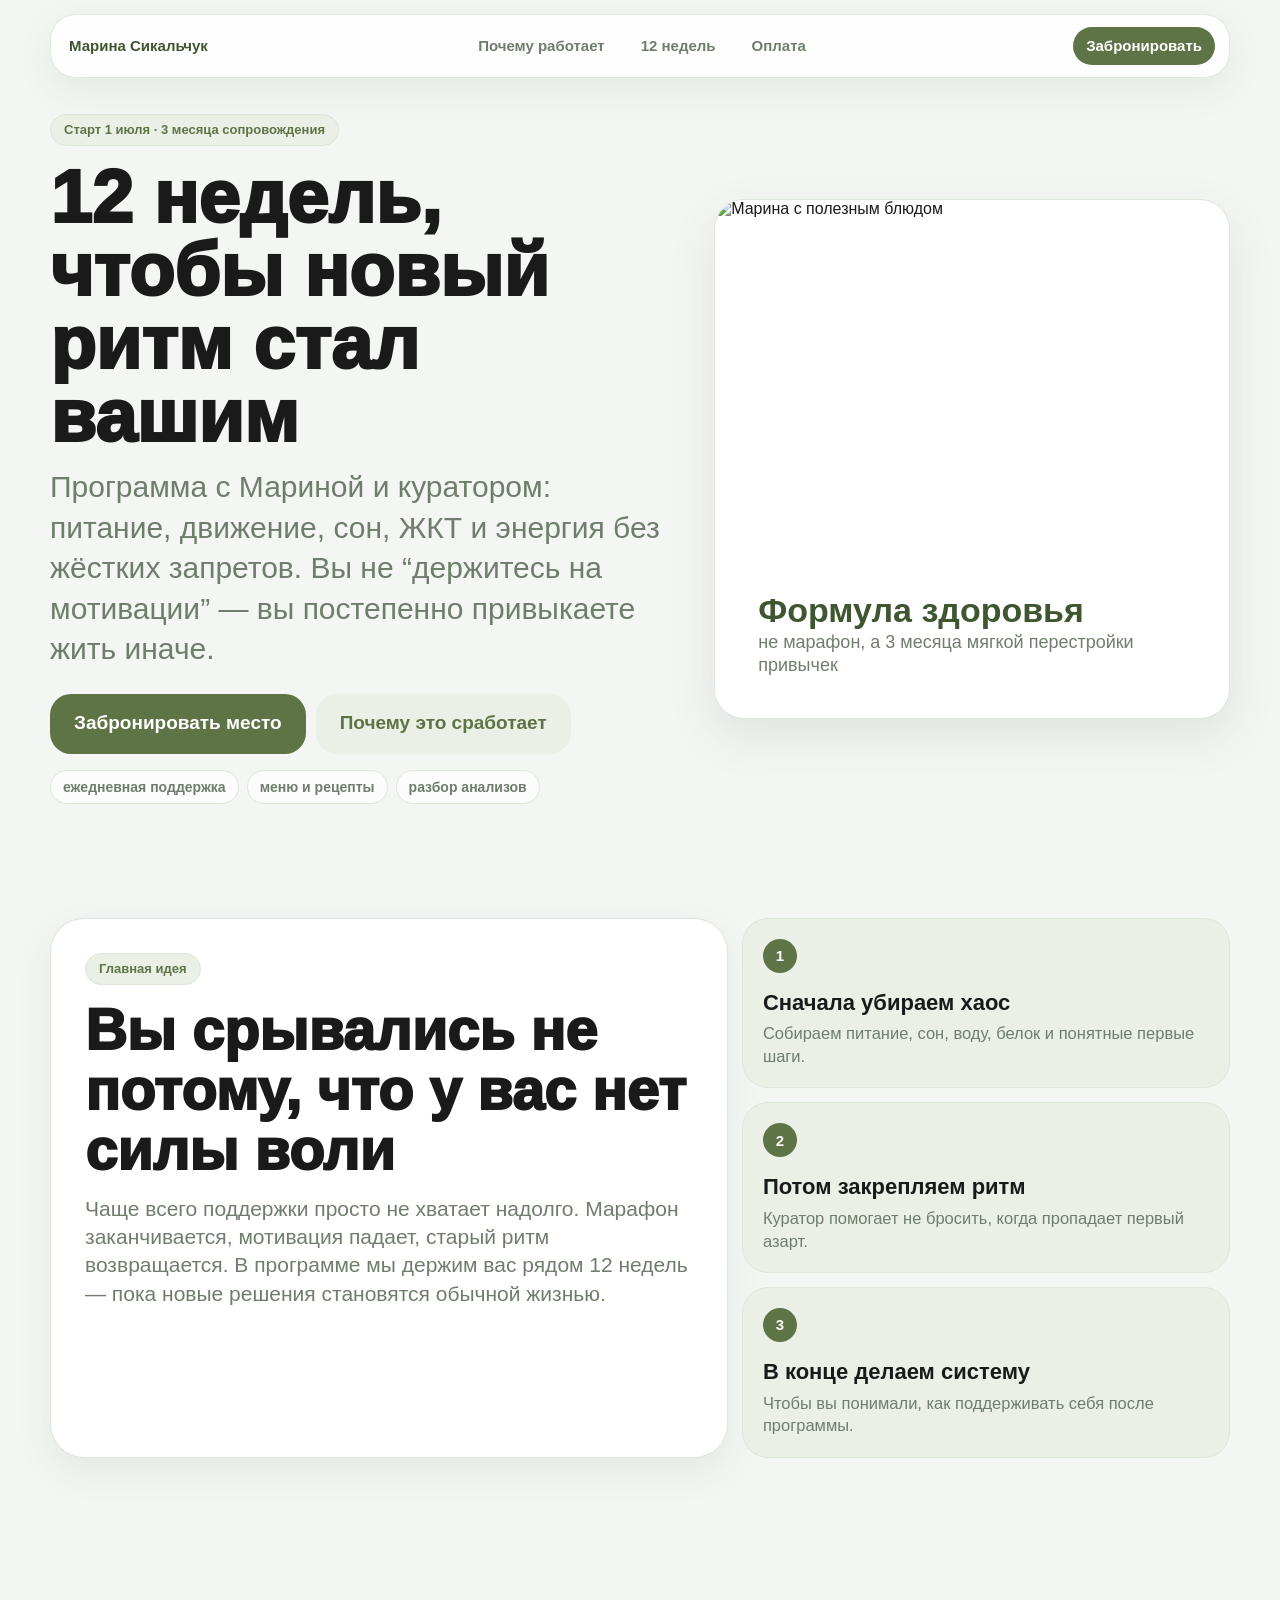
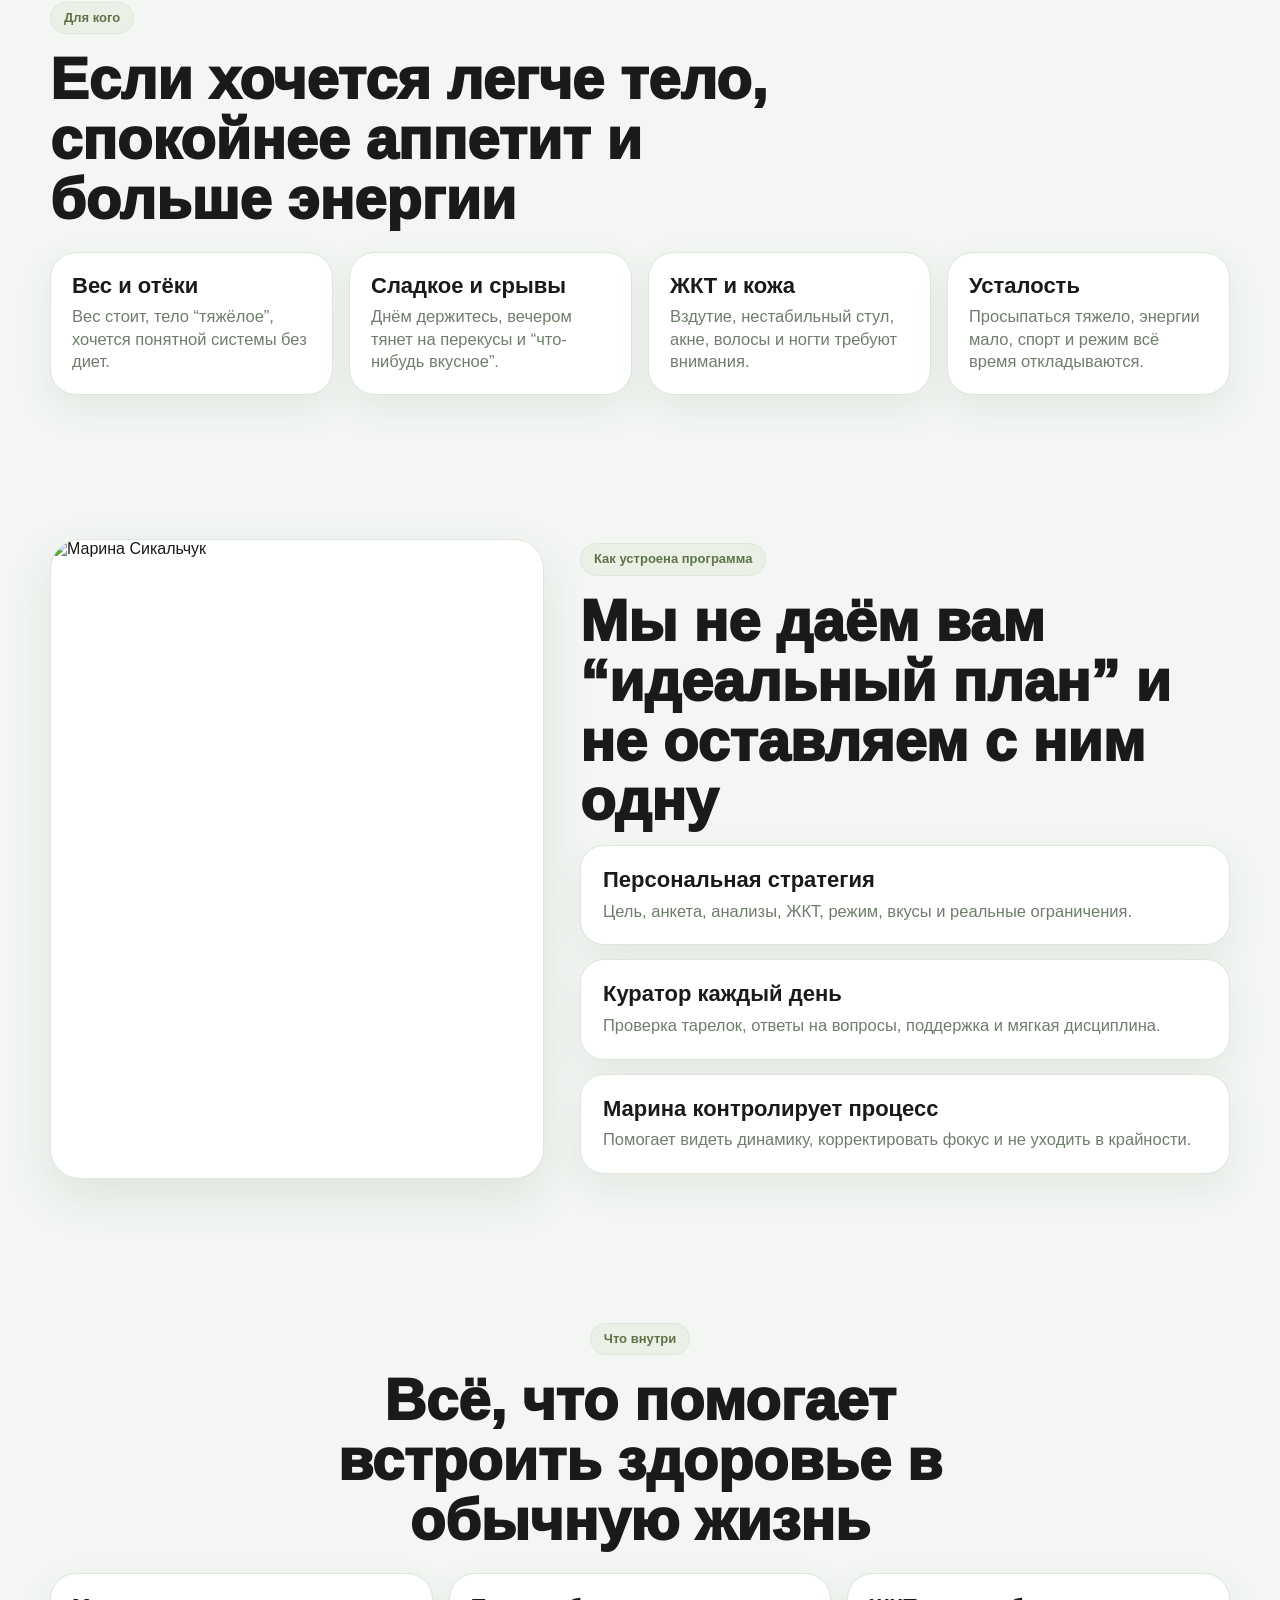
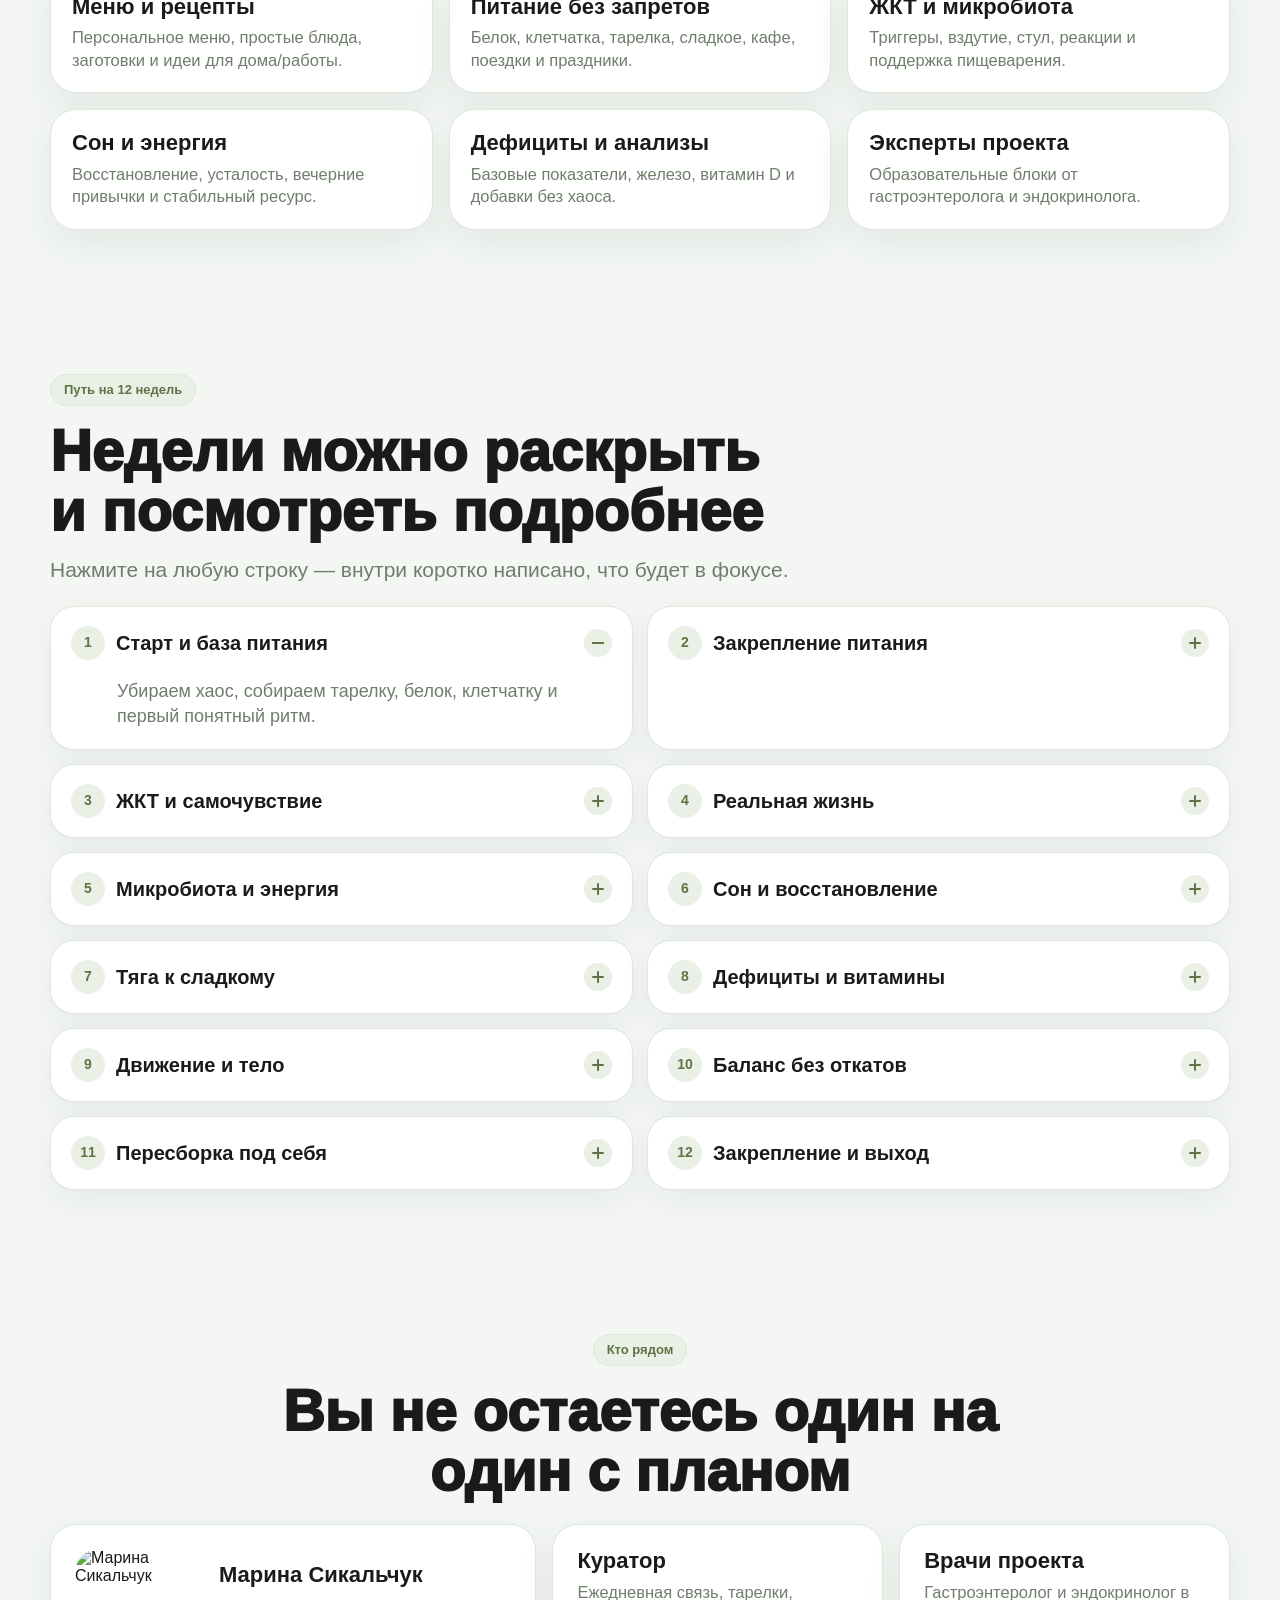
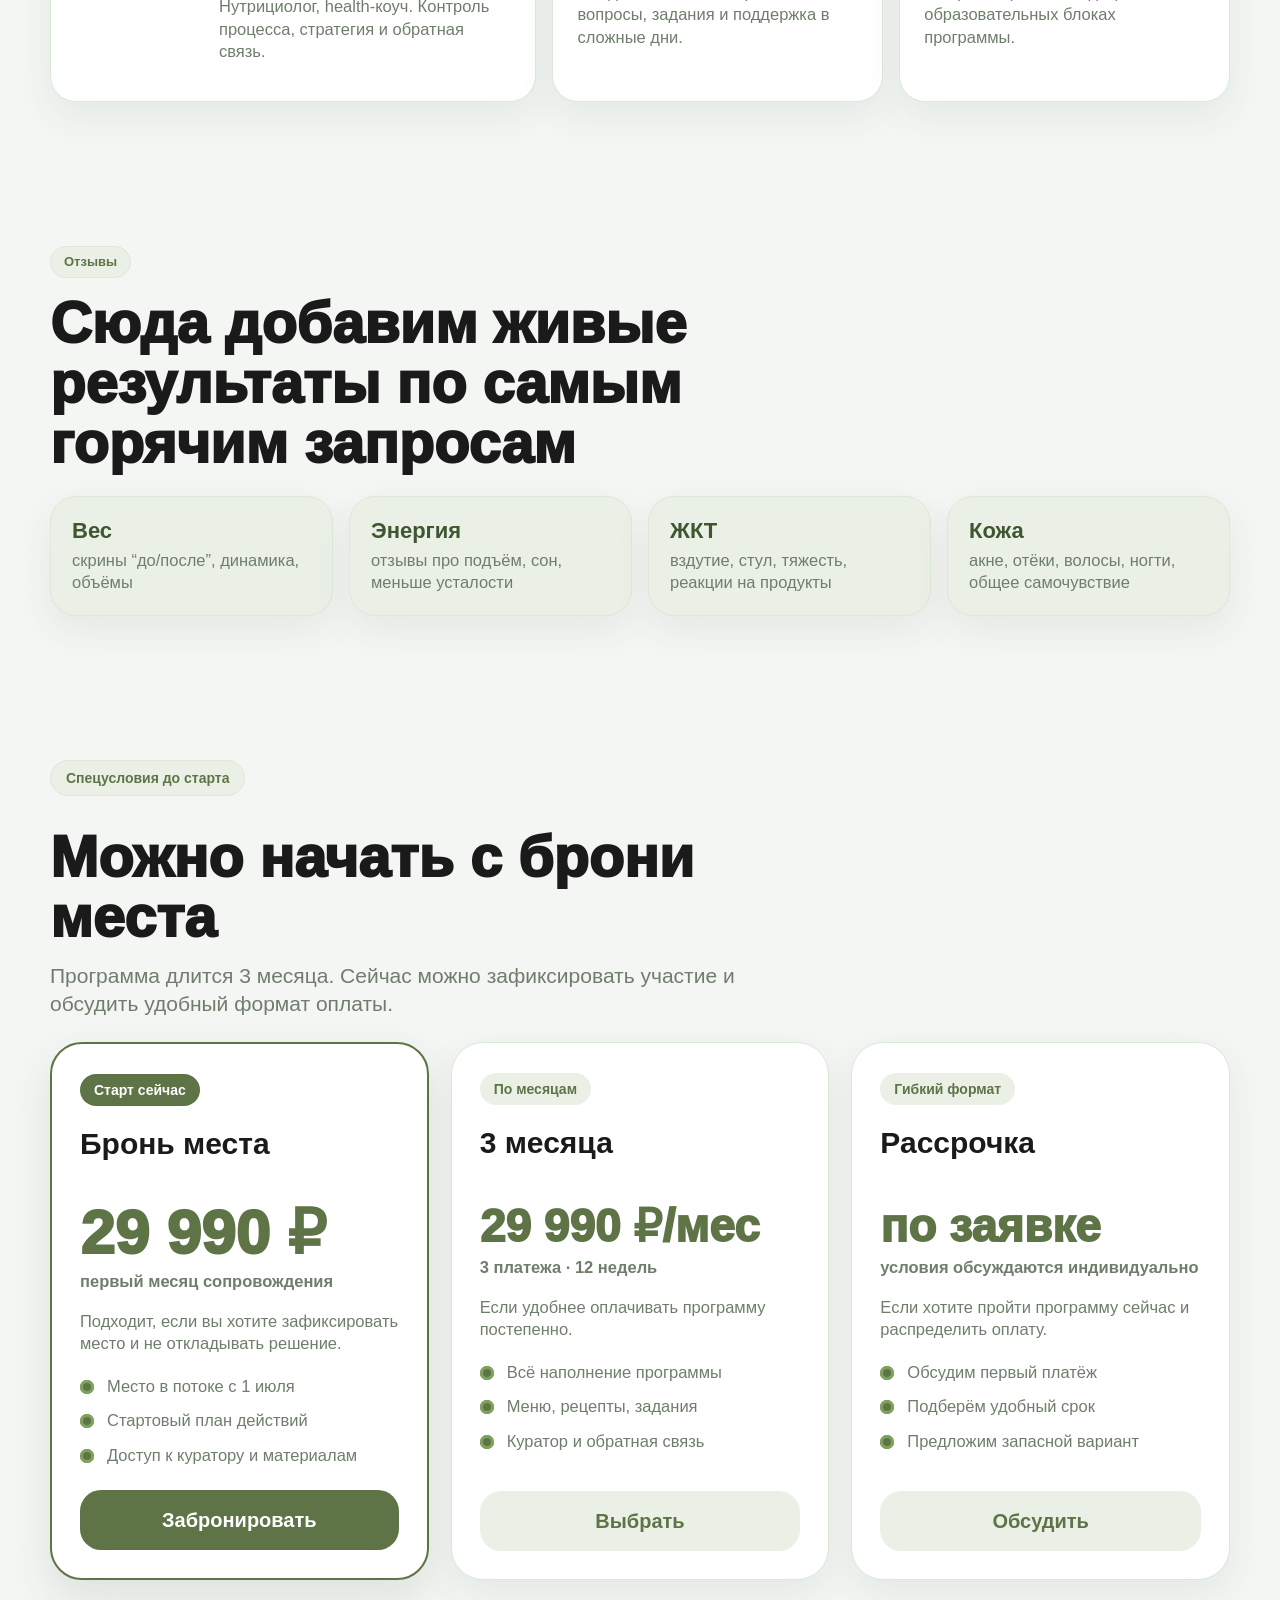
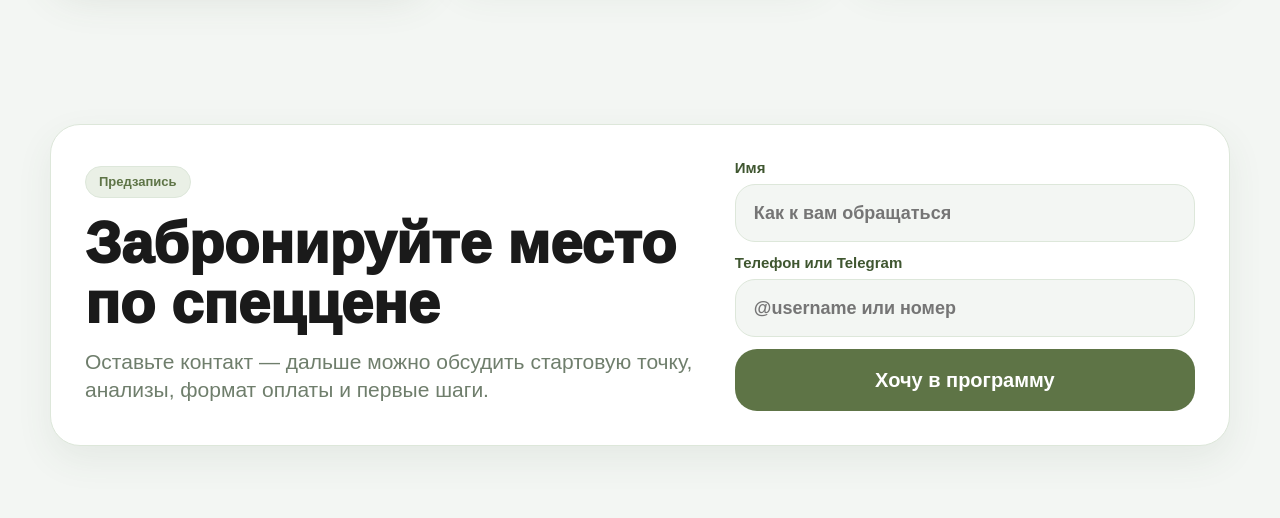
==== index.html @ d66f69f8 "Initial landing page" ====
<!doctype html>
<html lang="ru">
  <head>
    <meta charset="UTF-8" />
    <meta name="viewport" content="width=device-width, initial-scale=1.0" />
    <title>Формула здоровья 12 недель</title>
    <link rel="stylesheet" href="styles.css" />
  </head>
  <body>
    <header class="site-header">
      <a class="brand" href="#top">Марина Сикальчук</a>
      <nav aria-label="Навигация">
        <a href="#why">Почему работает</a>
        <a href="#weeks">12 недель</a>
        <a href="#price">Оплата</a>
      </nav>
      <a class="header-btn" href="#booking">Забронировать</a>
    </header>

    <main id="top">
      <section class="hero-section">
        <div class="hero-copy">
          <div class="eyebrow">Старт 1 июля · 3 месяца сопровождения</div>
          <h1>12 недель, чтобы новый ритм стал вашим</h1>
          <p>
            Программа с Мариной и куратором: питание, движение, сон, ЖКТ и
            энергия без жёстких запретов. Вы не “держитесь на мотивации” —
            вы постепенно привыкаете жить иначе.
          </p>
          <div class="hero-actions">
            <a class="primary-btn" href="#booking">Забронировать место</a>
            <a class="secondary-btn" href="#why">Почему это сработает</a>
          </div>
          <div class="hero-proof">
            <span>ежедневная поддержка</span>
            <span>меню и рецепты</span>
            <span>разбор анализов</span>
          </div>
        </div>

        <div class="hero-media" aria-label="Марина с тарелкой сбалансированного питания">
          <img src="assets/marina-food.jpg" alt="Марина с полезным блюдом" />
          <div class="hero-card">
            <b>Формула здоровья</b>
            <span>не марафон, а 3 месяца мягкой перестройки привычек</span>
          </div>
        </div>
      </section>

      <section class="belief-section" id="why">
        <div class="belief-card">
          <span class="eyebrow">Главная идея</span>
          <h2>Вы срывались не потому, что у вас нет силы воли</h2>
          <p>
            Чаще всего поддержки просто не хватает надолго. Марафон заканчивается,
            мотивация падает, старый ритм возвращается. В программе мы держим вас
            рядом 12 недель — пока новые решения становятся обычной жизнью.
          </p>
        </div>
        <div class="mini-grid">
          <article>
            <strong>1</strong>
            <h3>Сначала убираем хаос</h3>
            <p>Собираем питание, сон, воду, белок и понятные первые шаги.</p>
          </article>
          <article>
            <strong>2</strong>
            <h3>Потом закрепляем ритм</h3>
            <p>Куратор помогает не бросить, когда пропадает первый азарт.</p>
          </article>
          <article>
            <strong>3</strong>
            <h3>В конце делаем систему</h3>
            <p>Чтобы вы понимали, как поддерживать себя после программы.</p>
          </article>
        </div>
      </section>

      <section class="problem-section">
        <div class="section-head">
          <span class="eyebrow">Для кого</span>
          <h2>Если хочется легче тело, спокойнее аппетит и больше энергии</h2>
        </div>
        <div class="problem-strip">
          <article>
            <h3>Вес и отёки</h3>
            <p>Вес стоит, тело “тяжёлое”, хочется понятной системы без диет.</p>
          </article>
          <article>
            <h3>Сладкое и срывы</h3>
            <p>Днём держитесь, вечером тянет на перекусы и “что-нибудь вкусное”.</p>
          </article>
          <article>
            <h3>ЖКТ и кожа</h3>
            <p>Вздутие, нестабильный стул, акне, волосы и ногти требуют внимания.</p>
          </article>
          <article>
            <h3>Усталость</h3>
            <p>Просыпаться тяжело, энергии мало, спорт и режим всё время откладываются.</p>
          </article>
        </div>
      </section>

      <section class="method-section">
        <div class="image-panel">
          <img src="assets/marina-portrait.jpg" alt="Марина Сикальчук" />
        </div>
        <div class="method-copy">
          <span class="eyebrow">Как устроена программа</span>
          <h2>Мы не даём вам “идеальный план” и не оставляем с ним одну</h2>
          <div class="method-list">
            <article>
              <h3>Персональная стратегия</h3>
              <p>Цель, анкета, анализы, ЖКТ, режим, вкусы и реальные ограничения.</p>
            </article>
            <article>
              <h3>Куратор каждый день</h3>
              <p>Проверка тарелок, ответы на вопросы, поддержка и мягкая дисциплина.</p>
            </article>
            <article>
              <h3>Марина контролирует процесс</h3>
              <p>Помогает видеть динамику, корректировать фокус и не уходить в крайности.</p>
            </article>
          </div>
        </div>
      </section>

      <section class="program-section" id="program">
        <div class="section-head center">
          <span class="eyebrow">Что внутри</span>
          <h2>Всё, что помогает встроить здоровье в обычную жизнь</h2>
        </div>
        <div class="program-grid">
          <article>
            <h3>Меню и рецепты</h3>
            <p>Персональное меню, простые блюда, заготовки и идеи для дома/работы.</p>
          </article>
          <article>
            <h3>Питание без запретов</h3>
            <p>Белок, клетчатка, тарелка, сладкое, кафе, поездки и праздники.</p>
          </article>
          <article>
            <h3>ЖКТ и микробиота</h3>
            <p>Триггеры, вздутие, стул, реакции и поддержка пищеварения.</p>
          </article>
          <article>
            <h3>Сон и энергия</h3>
            <p>Восстановление, усталость, вечерние привычки и стабильный ресурс.</p>
          </article>
          <article>
            <h3>Дефициты и анализы</h3>
            <p>Базовые показатели, железо, витамин D и добавки без хаоса.</p>
          </article>
          <article>
            <h3>Эксперты проекта</h3>
            <p>Образовательные блоки от гастроэнтеролога и эндокринолога.</p>
          </article>
        </div>
      </section>

      <section class="weeks-section" id="weeks">
        <div class="section-head">
          <span class="eyebrow">Путь на 12 недель</span>
          <h2>Недели можно раскрыть и посмотреть подробнее</h2>
          <p>Нажмите на любую строку — внутри коротко написано, что будет в фокусе.</p>
        </div>
        <div class="weeks-list">
          <details open>
            <summary><span>1</span> Старт и база питания <i></i></summary>
            <p>Убираем хаос, собираем тарелку, белок, клетчатку и первый понятный ритм.</p>
          </details>
          <details>
            <summary><span>2</span> Закрепление питания <i></i></summary>
            <p>Голод, насыщение, полезные продукты, причины плато веса и первые корректировки.</p>
          </details>
          <details>
            <summary><span>3</span> ЖКТ и самочувствие <i></i></summary>
            <p>Вздутие, запоры, продукты-триггеры, реакции организма и эфир гастроэнтеролога.</p>
          </details>
          <details>
            <summary><span>4</span> Реальная жизнь <i></i></summary>
            <p>Кафе, работа, поездки, перекусы, заготовки и питание без постоянного контроля.</p>
          </details>
          <details>
            <summary><span>5</span> Микробиота и энергия <i></i></summary>
            <p>Питание для ЖКТ, клетчатка, воспаление, хроническая усталость и ресурс.</p>
          </details>
          <details>
            <summary><span>6</span> Сон и восстановление <i></i></summary>
            <p>Сон, вечерние привычки, аппетит, энергия и маленькие действия для восстановления.</p>
          </details>
          <details>
            <summary><span>7</span> Тяга к сладкому <i></i></summary>
            <p>Пищевое поведение, эмоциональный голод, переедание и стратегии без запретов.</p>
          </details>
          <details>
            <summary><span>8</span> Дефициты и витамины <i></i></summary>
            <p>Симптомы дефицитов, железо, витамин D, анализы и добавки по приоритетам.</p>
          </details>
          <details>
            <summary><span>9</span> Движение и тело <i></i></summary>
            <p>Шаги, NEAT, домашние тренировки, осанка и движение без перегруза.</p>
          </details>
          <details>
            <summary><span>10</span> Баланс без откатов <i></i></summary>
            <p>Праздники, поездки, “неидеальные” дни и питание без чувства вины.</p>
          </details>
          <details>
            <summary><span>11</span> Пересборка под себя <i></i></summary>
            <p>Личные триггеры, рабочие привычки, реакции организма и гибкий план.</p>
          </details>
          <details>
            <summary><span>12</span> Закрепление и выход <i></i></summary>
            <p>Финальный план на 3–6 месяцев, правила поддержки и спокойный выход из программы.</p>
          </details>
        </div>
      </section>

      <section class="support-section">
        <div class="section-head center">
          <span class="eyebrow">Кто рядом</span>
          <h2>Вы не остаетесь один на один с планом</h2>
        </div>
        <div class="support-grid">
          <article class="support-card main-person">
            <img src="assets/marina-portrait.jpg" alt="Марина Сикальчук" />
            <div>
              <h3>Марина Сикальчук</h3>
              <p>Нутрициолог, health-коуч. Контроль процесса, стратегия и обратная связь.</p>
            </div>
          </article>
          <article class="support-card">
            <h3>Куратор</h3>
            <p>Ежедневная связь, тарелки, вопросы, задания и поддержка в сложные дни.</p>
          </article>
          <article class="support-card">
            <h3>Врачи проекта</h3>
            <p>Гастроэнтеролог и эндокринолог в образовательных блоках программы.</p>
          </article>
        </div>
      </section>

      <section class="proof-section">
        <div class="section-head">
          <span class="eyebrow">Отзывы</span>
          <h2>Сюда добавим живые результаты по самым горячим запросам</h2>
        </div>
        <div class="proof-grid">
          <article><b>Вес</b><span>скрины “до/после”, динамика, объёмы</span></article>
          <article><b>Энергия</b><span>отзывы про подъём, сон, меньше усталости</span></article>
          <article><b>ЖКТ</b><span>вздутие, стул, тяжесть, реакции на продукты</span></article>
          <article><b>Кожа</b><span>акне, отёки, волосы, ногти, общее самочувствие</span></article>
        </div>
      </section>

      <section class="pricing-section" id="price">
        <div class="pricing-container">
          <header class="pricing-head">
            <div class="pricing-badge">Спецусловия до старта</div>
            <h2>Можно начать с брони места</h2>
            <p>
              Программа длится 3 месяца. Сейчас можно зафиксировать участие и
              обсудить удобный формат оплаты.
            </p>
          </header>

          <div class="pricing-grid">
            <article class="price-card main-card">
              <div class="card-label">Старт сейчас</div>
              <div class="card-top">
                <h3>Бронь места</h3>
                <div class="price-box">
                  <div class="new-price">29 990 ₽</div>
                  <div class="total-price">первый месяц сопровождения</div>
                </div>
              </div>
              <p class="price-note">Подходит, если вы хотите зафиксировать место и не откладывать решение.</p>
              <ul>
                <li>Место в потоке с 1 июля</li>
                <li>Стартовый план действий</li>
                <li>Доступ к куратору и материалам</li>
              </ul>
              <a href="#booking" class="price-btn">Забронировать</a>
            </article>

            <article class="price-card">
              <div class="card-label soft">По месяцам</div>
              <div class="card-top">
                <h3>3 месяца</h3>
                <div class="price-box">
                  <div class="new-price small">29 990 ₽/мес</div>
                  <div class="total-price">3 платежа · 12 недель</div>
                </div>
              </div>
              <p class="price-note">Если удобнее оплачивать программу постепенно.</p>
              <ul>
                <li>Всё наполнение программы</li>
                <li>Меню, рецепты, задания</li>
                <li>Куратор и обратная связь</li>
              </ul>
              <a href="#booking" class="price-btn secondary">Выбрать</a>
            </article>

            <article class="price-card">
              <div class="card-label soft">Гибкий формат</div>
              <div class="card-top">
                <h3>Рассрочка</h3>
                <div class="price-box">
                  <div class="new-price small">по заявке</div>
                  <div class="total-price">условия обсуждаются индивидуально</div>
                </div>
              </div>
              <p class="price-note">Если хотите пройти программу сейчас и распределить оплату.</p>
              <ul>
                <li>Обсудим первый платёж</li>
                <li>Подберём удобный срок</li>
                <li>Предложим запасной вариант</li>
              </ul>
              <a href="#booking" class="price-btn secondary">Обсудить</a>
            </article>
          </div>
        </div>
      </section>

      <section class="booking-section" id="booking">
        <div class="booking-card">
          <div>
            <span class="eyebrow">Предзапись</span>
            <h2>Забронируйте место по спеццене</h2>
            <p>
              Оставьте контакт — дальше можно обсудить стартовую точку,
              анализы, формат оплаты и первые шаги.
            </p>
          </div>
          <form>
            <label>
              Имя
              <input type="text" name="name" placeholder="Как к вам обращаться" />
            </label>
            <label>
              Телефон или Telegram
              <input type="text" name="contact" placeholder="@username или номер" />
            </label>
            <button type="button">Хочу в программу</button>
          </form>
        </div>
      </section>
    </main>

    <a class="mobile-sticky-cta" href="#booking">Забронировать место</a>
  </body>
</html>
---- styles.css ----
:root {
  --bg: #f3f6f3;
  --card: #ffffff;
  --green: #5e7446;
  --green-dark: #3f5630;
  --green-soft: #eaf0e6;
  --sage: #dfe8d8;
  --text: #1a1a1a;
  --muted: #6f7e6c;
  --border: #dde7da;
  --shadow: rgba(70, 88, 62, 0.08);
}

* {
  box-sizing: border-box;
}

html {
  scroll-behavior: smooth;
  background: var(--bg);
  overflow-x: hidden;
}

body {
  margin: 0;
  min-width: 320px;
  padding-bottom: 0;
  background: var(--bg);
  color: var(--text);
  font-family: -apple-system, BlinkMacSystemFont, "SF Pro Display", "Inter",
    "Segoe UI", sans-serif;
  overflow-x: hidden;
}

img {
  display: block;
  max-width: 100%;
}

a {
  color: inherit;
}

.site-header {
  position: sticky;
  top: 10px;
  z-index: 20;
  display: flex;
  align-items: center;
  justify-content: space-between;
  gap: 12px;
  width: min(1180px, calc(100% - 24px));
  margin: 10px auto 0;
  padding: 10px 10px 10px 14px;
  border: 1px solid rgba(221, 231, 218, 0.88);
  border-radius: 24px;
  background: rgba(255, 255, 255, 0.88);
  box-shadow: 0 12px 36px rgba(70, 88, 62, 0.08);
  backdrop-filter: blur(18px);
}

.brand {
  flex: 1 1 auto;
  min-width: 0;
  overflow: hidden;
  color: var(--green-dark);
  font-size: 15px;
  font-weight: 850;
  line-height: 1.1;
  text-overflow: ellipsis;
  white-space: nowrap;
  text-decoration: none;
}

.site-header nav {
  display: none;
}

.header-btn,
.primary-btn,
.secondary-btn,
.price-btn,
.mobile-sticky-cta {
  display: inline-flex;
  align-items: center;
  justify-content: center;
  text-align: center;
  text-decoration: none;
}

.header-btn {
  flex: 0 0 auto;
  min-width: 72px;
  min-height: 38px;
  padding: 10px 13px;
  border-radius: 999px;
  background: var(--green);
  color: #ffffff;
  font-size: 0;
  font-weight: 850;
  line-height: 1.05;
}

.header-btn::after {
  content: "Бронь";
  font-size: 14px;
}

.hero-section,
.belief-section,
.problem-section,
.method-section,
.program-section,
.weeks-section,
.support-section,
.proof-section,
.booking-section {
  width: min(1180px, calc(100% - 24px));
  margin: 0 auto;
}

.hero-section {
  display: grid;
  gap: 24px;
  padding: 30px 0 38px;
}

.eyebrow {
  display: inline-flex;
  align-items: center;
  min-height: 32px;
  padding: 8px 13px;
  border: 1px solid var(--border);
  border-radius: 999px;
  background: var(--green-soft);
  color: var(--green);
  font-size: 13px;
  font-weight: 850;
  line-height: 1.1;
}

.hero-copy h1,
.section-head h2,
.pricing-head h2,
.booking-card h2,
.belief-card h2,
.method-copy h2 {
  margin: 16px 0 14px;
  color: var(--text);
  font-size: 42px;
  font-weight: 920;
  letter-spacing: 0;
  line-height: 0.98;
}

.hero-copy p,
.belief-card p,
.section-head p,
.pricing-head p,
.booking-card p {
  margin: 0;
  color: var(--muted);
  font-size: 19px;
  line-height: 1.35;
}

.hero-actions {
  display: grid;
  gap: 10px;
  margin-top: 24px;
}

.primary-btn,
.secondary-btn {
  min-height: 58px;
  padding: 16px 20px;
  border-radius: 21px;
  font-size: 19px;
  font-weight: 880;
  line-height: 1.1;
}

.primary-btn {
  background: var(--green);
  color: #ffffff;
}

.secondary-btn {
  background: var(--green-soft);
  color: var(--green);
}

.hero-proof {
  display: flex;
  flex-wrap: wrap;
  gap: 8px;
  margin-top: 16px;
}

.hero-proof span {
  display: inline-flex;
  min-height: 34px;
  align-items: center;
  padding: 8px 12px;
  border: 1px solid var(--border);
  border-radius: 999px;
  background: rgba(255, 255, 255, 0.72);
  color: var(--muted);
  font-size: 14px;
  font-weight: 780;
}

.hero-media,
.image-panel {
  overflow: hidden;
  border: 1px solid var(--border);
  border-radius: 30px;
  background: var(--card);
  box-shadow: 0 18px 48px rgba(70, 88, 62, 0.11);
}

.hero-media {
  position: relative;
  aspect-ratio: 4 / 5;
}

.hero-media img,
.image-panel img {
  width: 100%;
  height: 100%;
  object-fit: cover;
}

.hero-card {
  position: absolute;
  right: 14px;
  bottom: 14px;
  left: 14px;
  padding: 16px;
  border: 1px solid rgba(255, 255, 255, 0.62);
  border-radius: 22px;
  background: rgba(255, 255, 255, 0.84);
  backdrop-filter: blur(18px);
}

.hero-card b {
  display: block;
  margin-bottom: 4px;
  color: var(--green-dark);
  font-size: 26px;
  line-height: 1;
}

.hero-card span {
  color: var(--muted);
  font-size: 16px;
  line-height: 1.28;
}

.belief-section,
.problem-section,
.method-section,
.program-section,
.weeks-section,
.support-section,
.proof-section,
.pricing-section,
.booking-section {
  padding: 48px 0;
}

.belief-section {
  display: grid;
  gap: 14px;
}

.belief-card,
.problem-strip article,
.method-list article,
.program-grid article,
.support-card,
.proof-grid article,
.price-card,
.pricing-footer,
.booking-card {
  border: 1px solid var(--border);
  background: var(--card);
  box-shadow: 0 14px 36px var(--shadow);
}

.belief-card {
  padding: 24px;
  border-radius: 30px;
}

.belief-card h2,
.method-copy h2,
.section-head h2,
.pricing-head h2,
.booking-card h2 {
  font-size: 34px;
  line-height: 1.04;
}

.mini-grid,
.problem-strip,
.program-grid,
.support-grid,
.proof-grid,
.pricing-grid,
.method-list {
  display: grid;
  gap: 12px;
}

.mini-grid {
  grid-template-columns: 1fr;
}

.mini-grid article {
  padding: 20px;
  border: 1px solid var(--border);
  border-radius: 26px;
  background: var(--green-soft);
}

.mini-grid strong {
  display: inline-flex;
  align-items: center;
  justify-content: center;
  width: 34px;
  height: 34px;
  margin-bottom: 18px;
  border-radius: 50%;
  background: var(--green);
  color: #ffffff;
  font-size: 15px;
}

h3 {
  margin: 0 0 8px;
  color: var(--text);
  font-size: 22px;
  font-weight: 900;
  line-height: 1.08;
}

.mini-grid p,
.problem-strip p,
.method-list p,
.program-grid p,
.support-card p,
.proof-grid span,
.price-note,
.price-card li,
.pricing-footer p {
  margin: 0;
  color: var(--muted);
  font-size: 16.5px;
  line-height: 1.36;
}

.section-head {
  max-width: 760px;
  margin-bottom: 22px;
}

.section-head.center {
  margin-right: auto;
  margin-left: auto;
  text-align: center;
}

.problem-strip article,
.program-grid article,
.support-card,
.proof-grid article {
  padding: 21px;
  border-radius: 26px;
}

.method-section {
  display: grid;
  gap: 24px;
}

.image-panel {
  aspect-ratio: 4 / 5;
}

.method-list article {
  padding: 20px;
  border-radius: 24px;
}

.weeks-list {
  display: grid;
  gap: 10px;
}

.weeks-list details {
  overflow: hidden;
  border: 1px solid var(--border);
  border-radius: 24px;
  background: var(--card);
  box-shadow: 0 12px 30px rgba(70, 88, 62, 0.06);
}

.weeks-list summary {
  display: grid;
  grid-template-columns: 34px 1fr 28px;
  align-items: center;
  gap: 11px;
  min-height: 68px;
  padding: 16px 16px;
  color: var(--text);
  cursor: pointer;
  font-size: 18px;
  font-weight: 900;
  line-height: 1.14;
  list-style: none;
}

.weeks-list summary::-webkit-details-marker {
  display: none;
}

.weeks-list summary span {
  display: inline-flex;
  align-items: center;
  justify-content: center;
  width: 34px;
  height: 34px;
  border-radius: 50%;
  background: var(--green-soft);
  color: var(--green);
  font-size: 14px;
  font-weight: 900;
}

.weeks-list summary i {
  position: relative;
  width: 28px;
  height: 28px;
  border-radius: 50%;
  background: var(--green-soft);
}

.weeks-list summary i::before,
.weeks-list summary i::after {
  position: absolute;
  top: 13px;
  left: 8px;
  width: 12px;
  height: 2px;
  border-radius: 999px;
  background: var(--green);
  content: "";
  transition: transform 0.18s ease;
}

.weeks-list summary i::after {
  transform: rotate(90deg);
}

.weeks-list details[open] summary i::after {
  transform: rotate(0deg);
}

.weeks-list p {
  margin: 0;
  padding: 0 18px 18px 61px;
  color: var(--muted);
  font-size: 16.5px;
  line-height: 1.38;
}

.support-card.main-person {
  display: grid;
  gap: 16px;
}

.support-card.main-person img {
  width: 100%;
  aspect-ratio: 4 / 3;
  border-radius: 22px;
  object-fit: cover;
}

.proof-section {
  width: min(1180px, calc(100% - 24px));
  margin: 0 auto;
}

.proof-grid article {
  display: grid;
  gap: 5px;
  background: var(--green-soft);
}

.proof-grid b {
  color: var(--green-dark);
  font-size: 22px;
}

.pricing-section {
  background: var(--bg);
}

.pricing-container {
  width: min(1180px, calc(100% - 24px));
  margin: 0 auto;
}

.pricing-head {
  max-width: 760px;
  margin-bottom: 24px;
}

.pricing-badge {
  display: inline-flex;
  align-items: center;
  min-height: 36px;
  padding: 8px 15px;
  margin-bottom: 16px;
  border: 1px solid var(--border);
  border-radius: 999px;
  background: var(--green-soft);
  color: var(--green);
  font-size: 14px;
  font-weight: 850;
}

.price-card {
  display: flex;
  flex-direction: column;
  min-height: 100%;
  padding: 24px 22px;
  overflow: hidden;
  border-radius: 30px;
}

.main-card {
  border: 2px solid var(--green);
  box-shadow: 0 18px 42px rgba(70, 88, 62, 0.12);
}

.card-label {
  display: inline-flex;
  align-items: center;
  align-self: flex-start;
  min-height: 32px;
  padding: 8px 14px;
  margin-bottom: 22px;
  border-radius: 999px;
  background: var(--green);
  color: #ffffff;
  font-size: 14px;
  font-weight: 850;
  line-height: 1.1;
}

.card-label.soft {
  background: var(--green-soft);
  color: var(--green);
}

.card-top h3 {
  min-height: 0;
  margin: 0 0 16px;
  font-size: 28px;
}

.price-box {
  min-height: 0;
  margin-bottom: 18px;
}

.new-price {
  color: var(--green);
  font-size: 48px;
  font-weight: 950;
  letter-spacing: 0;
  line-height: 0.95;
}

.new-price.small {
  font-size: 38px;
  line-height: 1;
}

.total-price {
  margin-top: 8px;
  color: var(--muted);
  font-size: 16.5px;
  font-weight: 760;
  line-height: 1.25;
}

.price-note {
  margin-bottom: 20px;
}

.price-card ul {
  display: grid;
  gap: 12px;
  margin: 0 0 24px;
  padding: 0;
  list-style: none;
}

.price-card li {
  position: relative;
  padding-left: 27px;
}

.price-card li::before {
  position: absolute;
  top: 5px;
  left: 0;
  width: 14px;
  height: 14px;
  border-radius: 50%;
  background: var(--green);
  box-shadow: inset 0 0 0 3px #7ea35d;
  content: "";
}

.price-btn {
  min-height: 60px;
  padding: 14px 18px;
  margin-top: auto;
  border-radius: 21px;
  background: var(--green);
  color: #ffffff;
  font-size: 20px;
  font-weight: 880;
  line-height: 1.1;
}

.price-btn.secondary {
  background: var(--green-soft);
  color: var(--green);
}

.booking-section {
  padding-bottom: 96px;
}

.booking-card {
  display: grid;
  gap: 22px;
  padding: 24px 20px;
  border-radius: 30px;
}

.booking-card h2 {
  margin-top: 16px;
}

.booking-card form {
  display: grid;
  gap: 12px;
}

.booking-card label {
  display: grid;
  gap: 8px;
  color: var(--green-dark);
  font-size: 15px;
  font-weight: 850;
}

.booking-card input {
  width: 100%;
  min-height: 58px;
  padding: 15px 18px;
  border: 1px solid var(--border);
  border-radius: 20px;
  background: var(--bg);
  color: var(--text);
  font: inherit;
  font-size: 18px;
}

.booking-card button {
  min-height: 62px;
  border: 0;
  border-radius: 22px;
  background: var(--green);
  color: #ffffff;
  cursor: pointer;
  font: inherit;
  font-size: 20px;
  font-weight: 900;
}

.header-btn:focus-visible,
.primary-btn:focus-visible,
.secondary-btn:focus-visible,
.price-btn:focus-visible,
.mobile-sticky-cta:focus-visible,
.booking-card button:focus-visible,
.booking-card input:focus-visible {
  outline: 3px solid rgba(94, 116, 70, 0.32);
  outline-offset: 3px;
}

.mobile-sticky-cta {
  position: fixed;
  right: 12px;
  bottom: 12px;
  left: 12px;
  z-index: 30;
  min-height: 58px;
  padding: 14px 18px;
  border-radius: 22px;
  background: var(--green);
  color: #ffffff;
  box-shadow: 0 16px 42px rgba(63, 86, 48, 0.28);
  font-size: 19px;
  font-weight: 900;
  line-height: 1.1;
}

@media (min-width: 720px) {
  body {
    padding-bottom: 0;
  }

  .mobile-sticky-cta {
    display: none;
  }

  .site-header {
    display: grid;
    top: 14px;
    grid-template-columns: 1fr auto 1fr;
    width: min(1180px, calc(100% - 32px));
    margin-top: 14px;
    padding: 12px 14px 12px 18px;
    border-radius: 26px;
  }

  .site-header nav {
    display: flex;
    gap: 8px;
  }

  .site-header nav a {
    min-height: 38px;
    padding: 10px 14px;
    border-radius: 999px;
    color: var(--muted);
    font-size: 15px;
    font-weight: 760;
    text-decoration: none;
  }

  .header-btn {
    justify-self: end;
    font-size: 15px;
  }

  .header-btn::after {
    content: none;
  }

  .hero-section,
  .belief-section,
  .problem-section,
  .method-section,
  .program-section,
  .weeks-section,
  .support-section,
  .proof-section,
  .booking-section,
  .pricing-container {
    width: min(1180px, calc(100% - 32px));
  }

  .hero-section {
    grid-template-columns: minmax(0, 0.95fr) minmax(360px, 0.78fr);
    gap: 36px;
    align-items: center;
    padding: 36px 0 42px;
  }

  .hero-copy h1 {
    max-width: 720px;
    font-size: clamp(54px, 5.8vw, 78px);
  }

  .hero-copy p {
    max-width: 690px;
    font-size: clamp(22px, 2.4vw, 30px);
  }

  .hero-actions {
    display: flex;
  }

  .primary-btn,
  .secondary-btn {
    min-height: 60px;
    padding: 17px 24px;
  }

  .hero-media {
    height: 520px;
    aspect-ratio: auto;
  }

  .hero-card {
    right: 20px;
    bottom: 20px;
    left: 20px;
    padding: 20px 22px;
    border-radius: 26px;
  }

  .hero-card b {
    font-size: 34px;
  }

  .hero-card span {
    font-size: 18px;
  }

  .belief-section,
  .problem-section,
  .method-section,
  .program-section,
  .weeks-section,
  .support-section,
  .proof-section,
  .pricing-section,
  .booking-section {
    padding: 72px 0;
  }

  .belief-section {
    grid-template-columns: minmax(0, 1fr) minmax(320px, 0.72fr);
    align-items: stretch;
  }

  .belief-card {
    padding: 34px;
    border-radius: 34px;
  }

  .belief-card h2,
  .method-copy h2,
  .section-head h2,
  .pricing-head h2,
  .booking-card h2 {
    font-size: clamp(38px, 4.5vw, 60px);
  }

  .belief-card p,
  .section-head p,
  .pricing-head p,
  .booking-card p {
    font-size: 21px;
  }

  .mini-grid {
    gap: 14px;
  }

  .problem-strip,
  .program-grid,
  .proof-grid {
    grid-template-columns: repeat(4, minmax(0, 1fr));
    gap: 16px;
  }

  .program-grid {
    grid-template-columns: repeat(3, minmax(0, 1fr));
  }

  .method-section {
    grid-template-columns: minmax(320px, 0.76fr) minmax(0, 1fr);
    gap: 36px;
    align-items: center;
  }

  .image-panel {
    height: 640px;
    aspect-ratio: auto;
  }

  .method-list {
    gap: 14px;
  }

  .method-list article {
    padding: 22px;
  }

  .weeks-list {
    grid-template-columns: repeat(2, minmax(0, 1fr));
    gap: 14px;
  }

  .weeks-list summary {
    min-height: 72px;
    padding: 18px 20px;
    font-size: 20px;
  }

  .weeks-list p {
    padding: 0 20px 20px 66px;
    font-size: 18px;
  }

  .support-grid {
    grid-template-columns: 1.25fr 0.85fr 0.85fr;
    gap: 16px;
  }

  .support-card {
    padding: 24px;
  }

  .support-card.main-person {
    grid-template-columns: 128px 1fr;
    align-items: center;
  }

  .support-card.main-person img {
    width: 128px;
    aspect-ratio: 1;
    border-radius: 24px;
  }

  .pricing-grid {
    grid-template-columns: repeat(3, minmax(0, 1fr));
    gap: 22px;
  }

  .price-card {
    padding: 30px 28px 28px;
    border-radius: 32px;
  }

  .card-top h3 {
    min-height: 60px;
    font-size: 30px;
  }

  .new-price {
    font-size: clamp(50px, 5vw, 62px);
  }

  .new-price.small {
    font-size: clamp(36px, 3.8vw, 46px);
  }

  .booking-card {
    grid-template-columns: minmax(0, 1fr) minmax(330px, 0.74fr);
    gap: 28px;
    align-items: center;
    padding: 34px;
  }
}

@media (max-width: 719px) {
  body {
    padding-bottom: 78px;
  }

  .hero-copy p {
    font-size: 18px;
  }

  .proof-section {
    width: min(100% - 24px, 1180px);
  }
}

@media (max-width: 390px) {
  .hero-copy h1 {
    font-size: 38px;
  }

  .hero-copy p {
    font-size: 18px;
  }

  .belief-card h2,
  .method-copy h2,
  .section-head h2,
  .pricing-head h2,
  .booking-card h2 {
    font-size: 31px;
  }

  .new-price {
    font-size: 43px;
  }
}
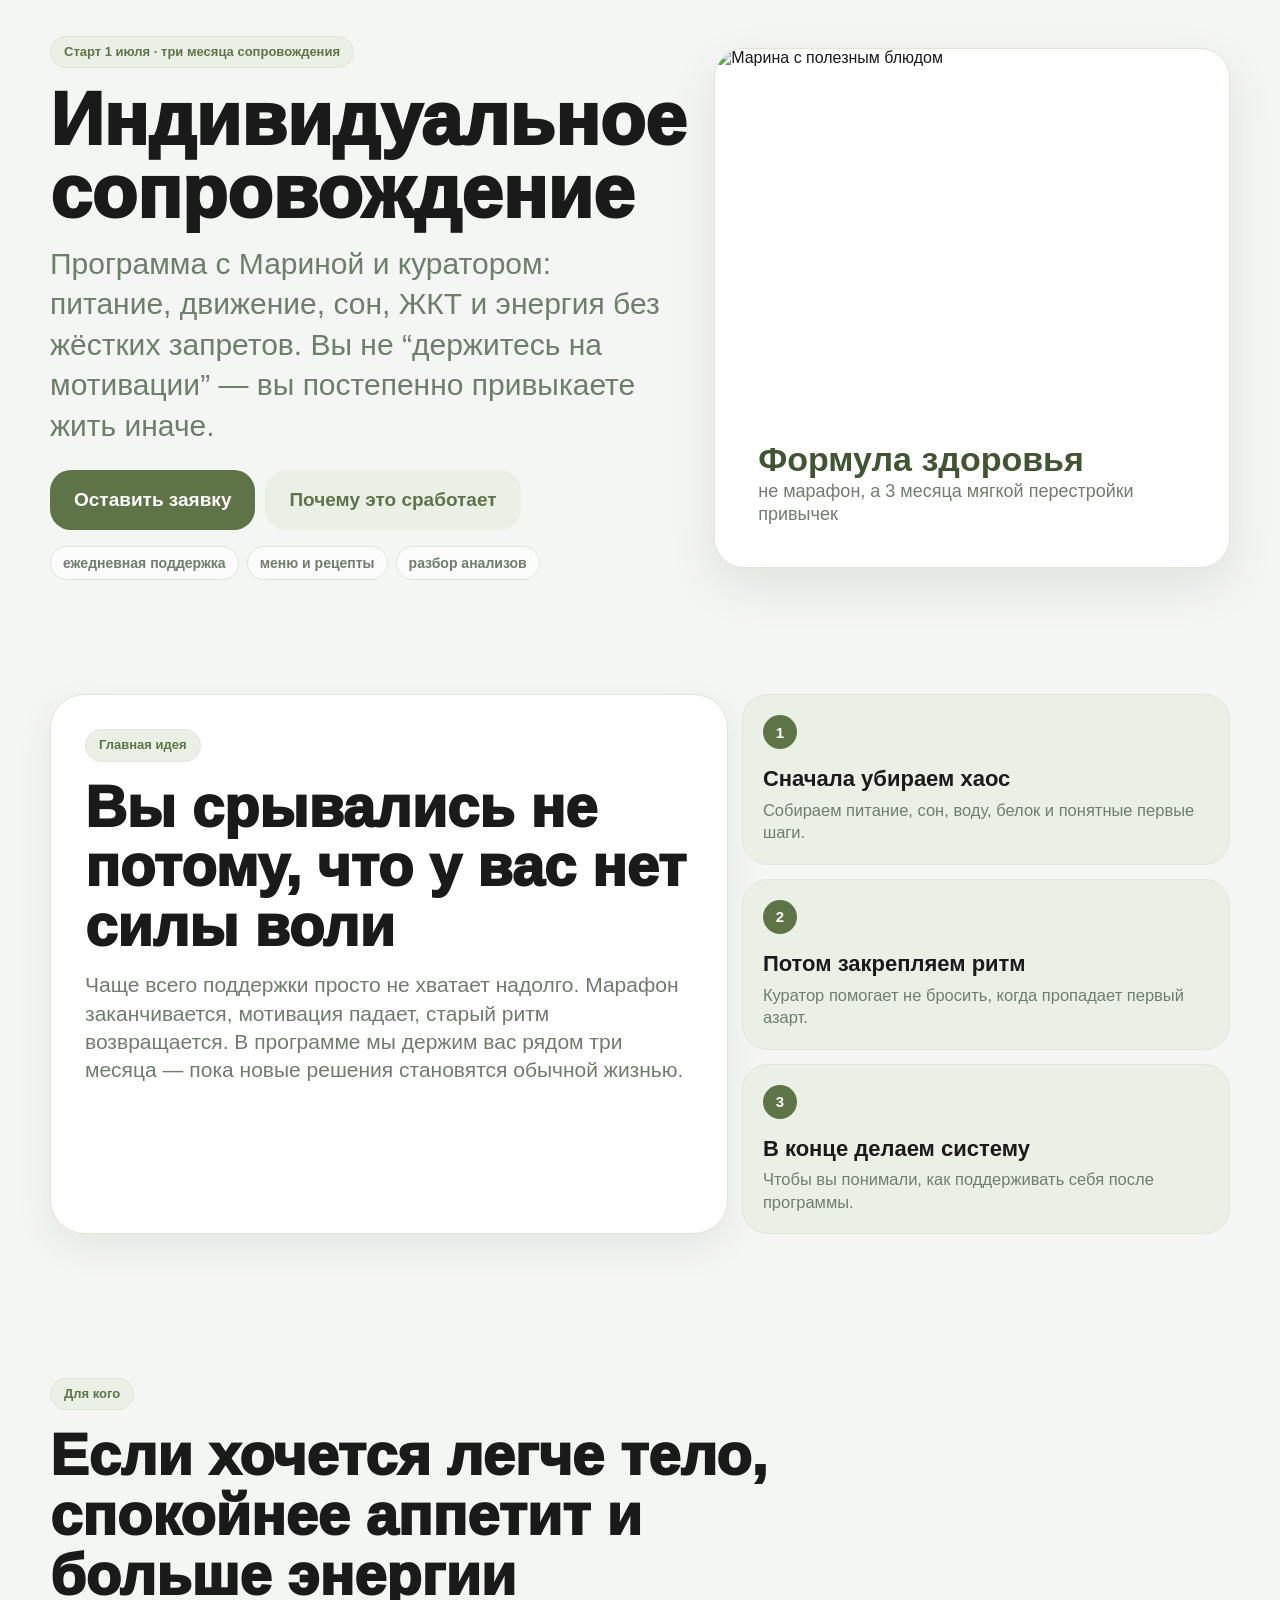
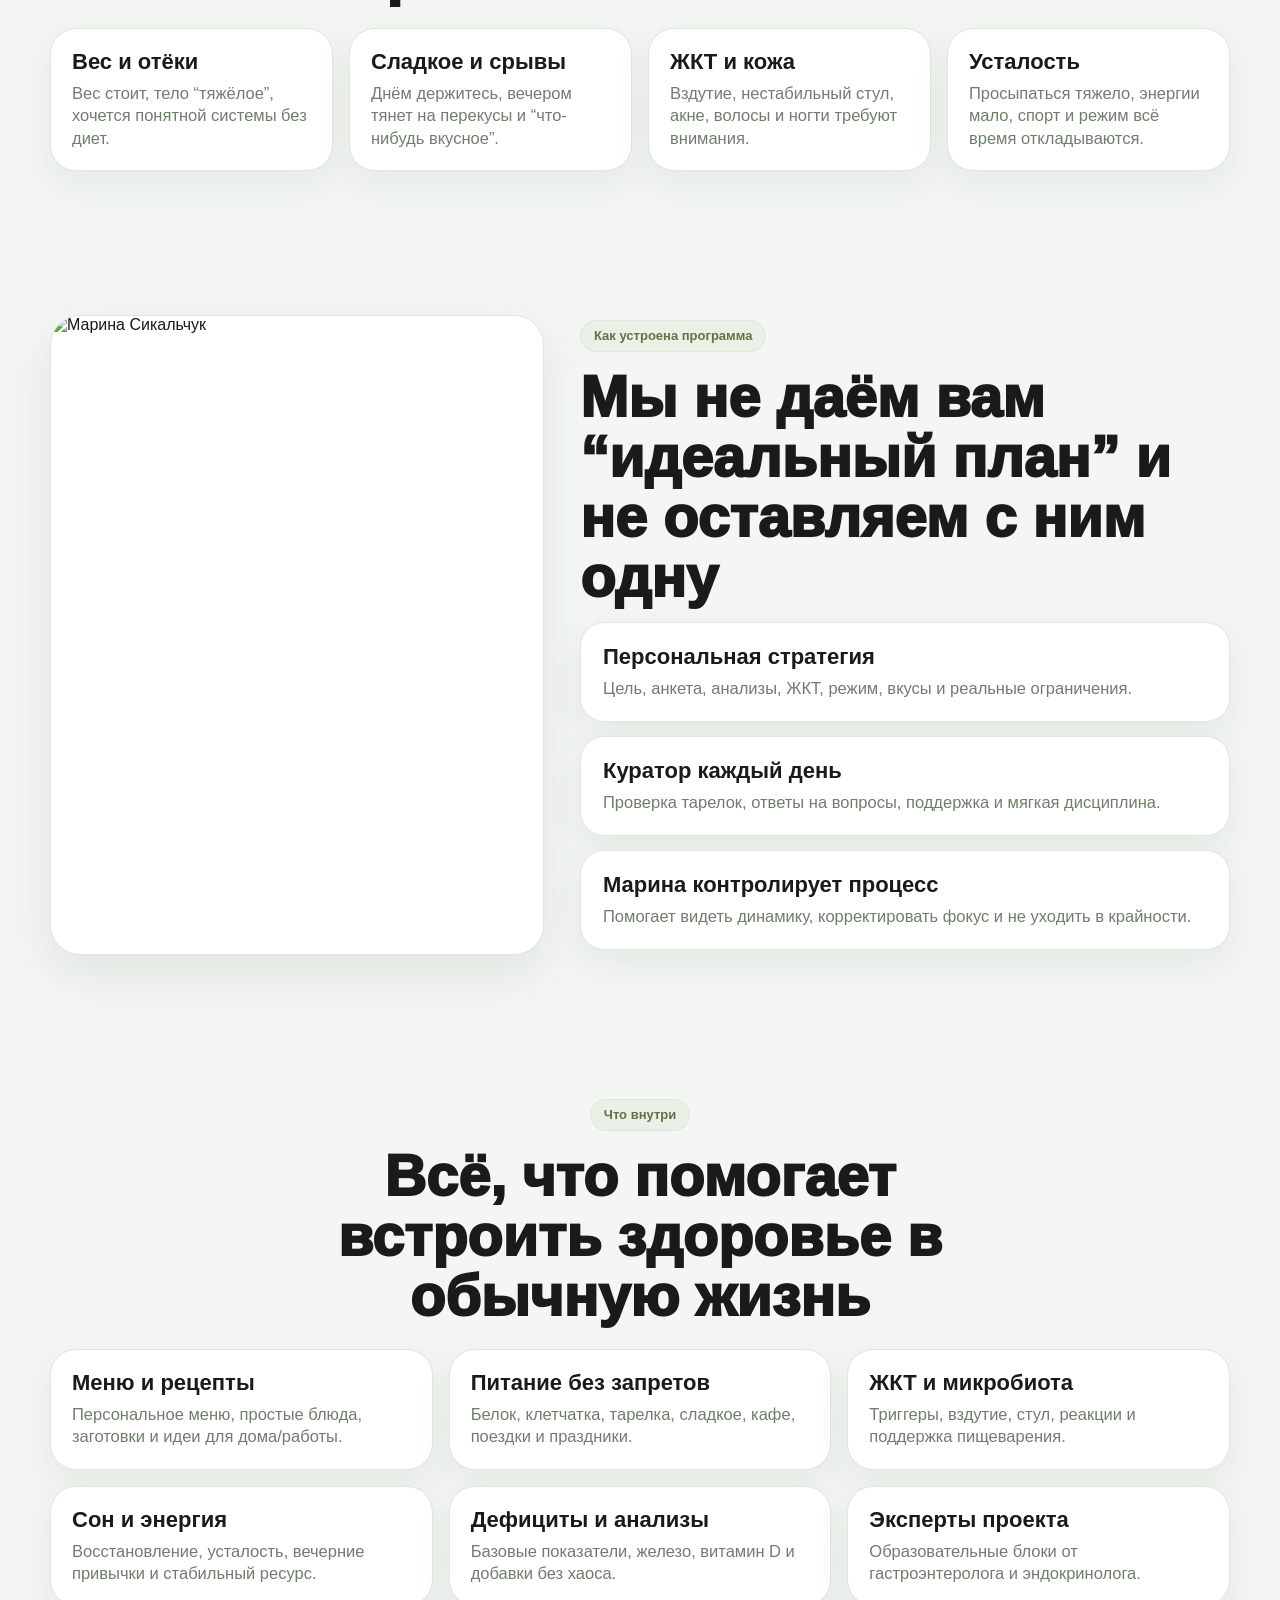
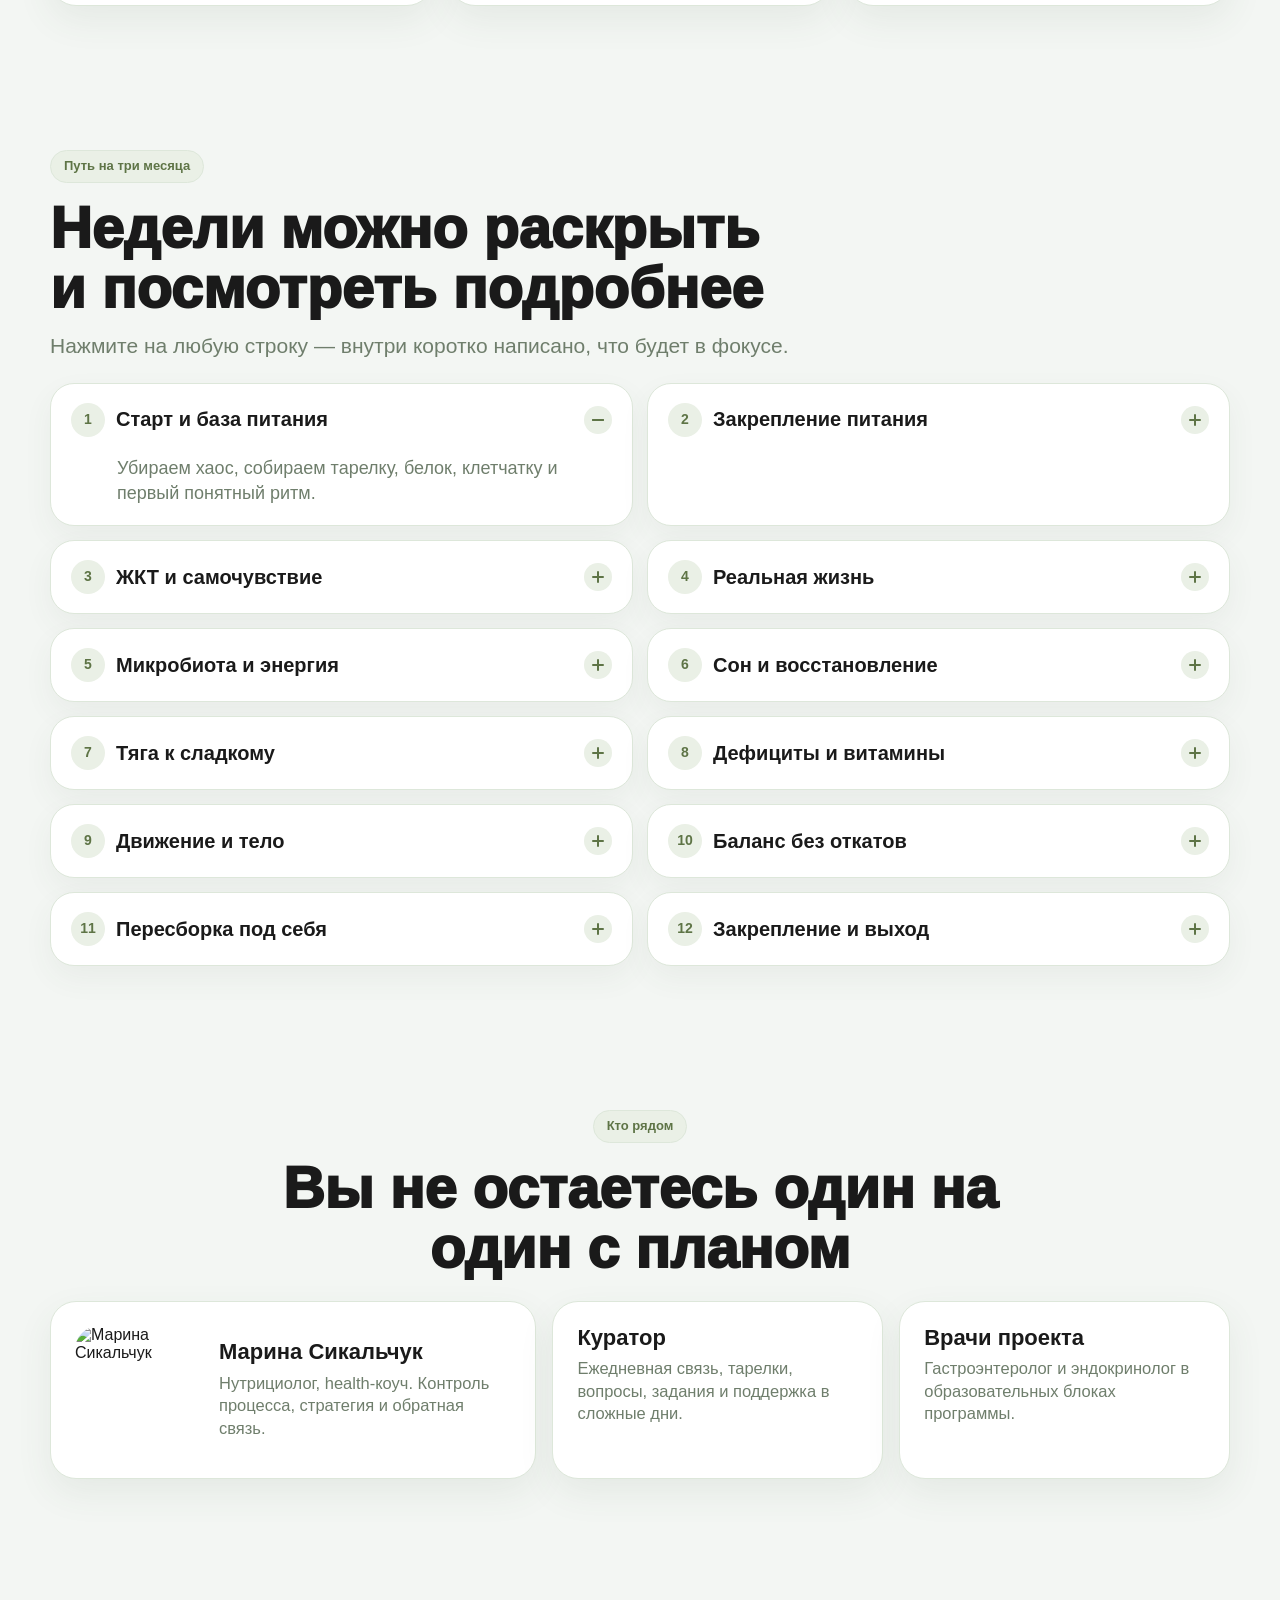
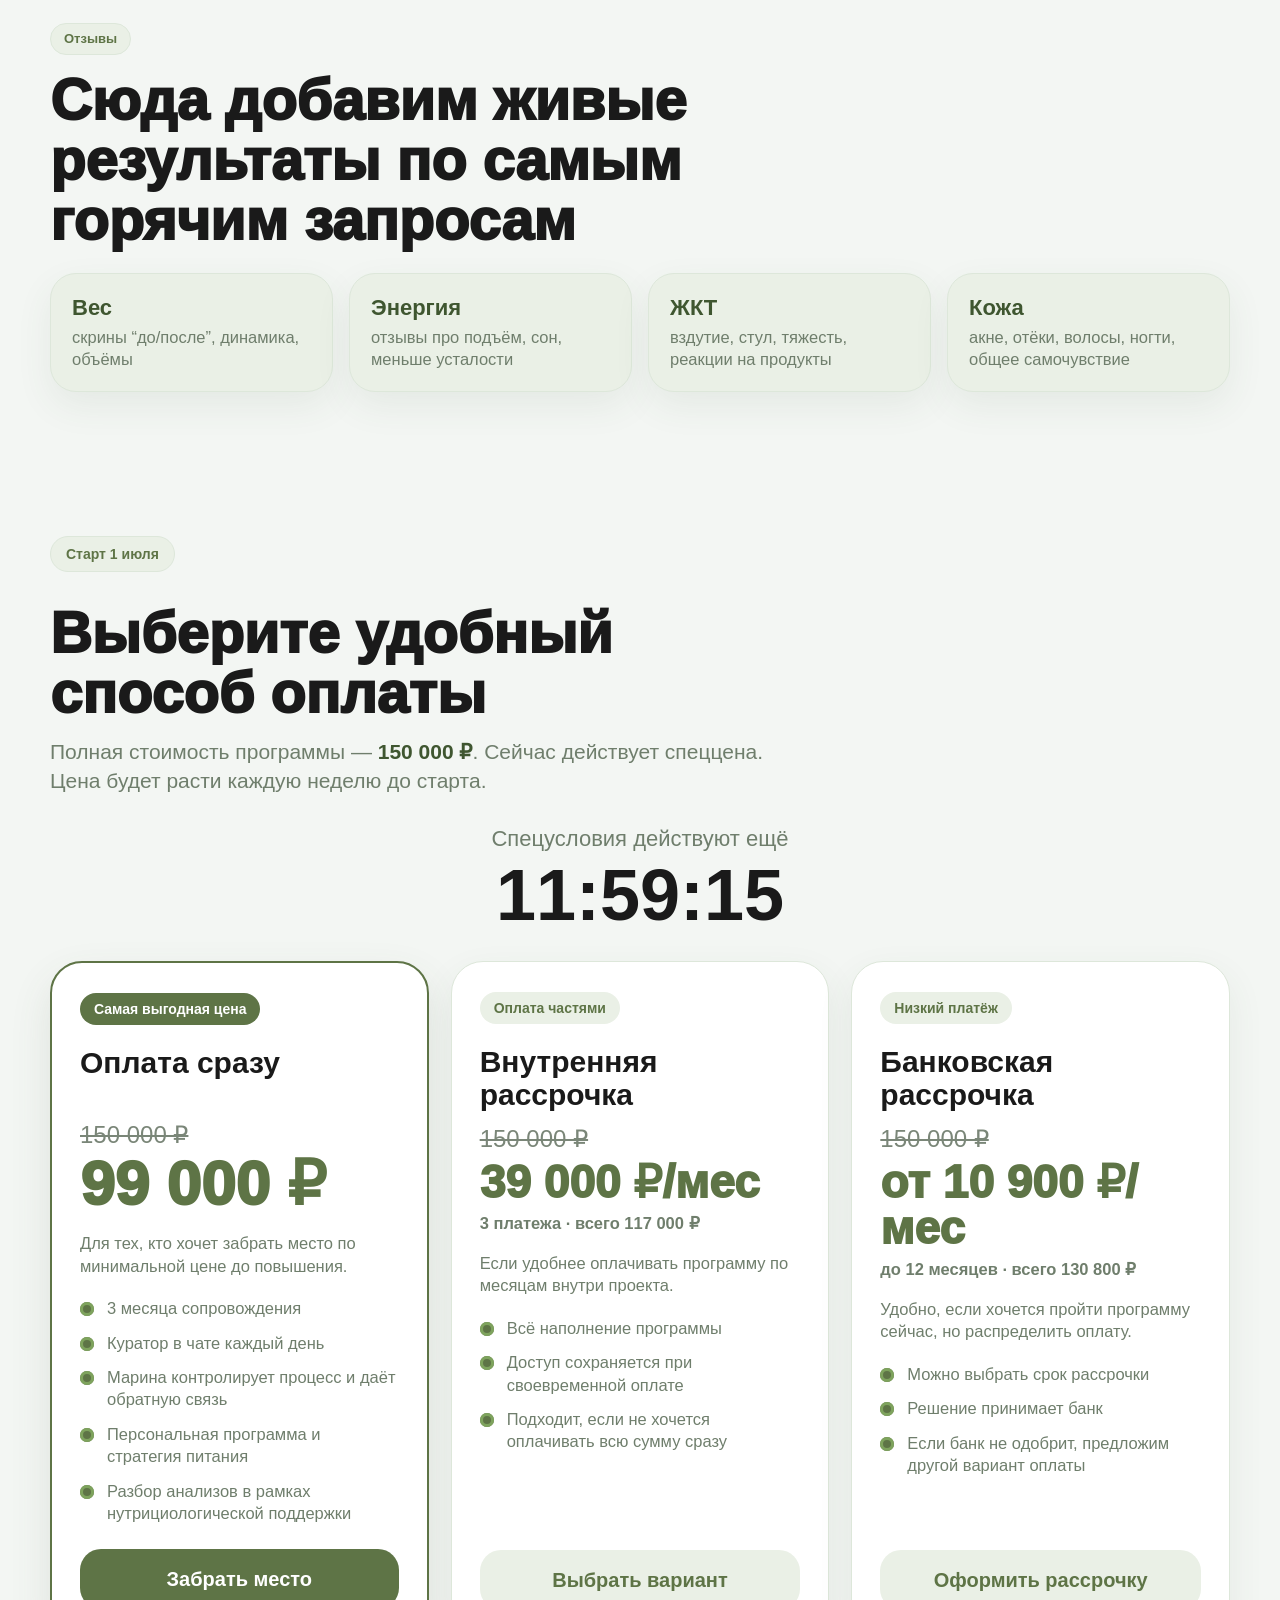
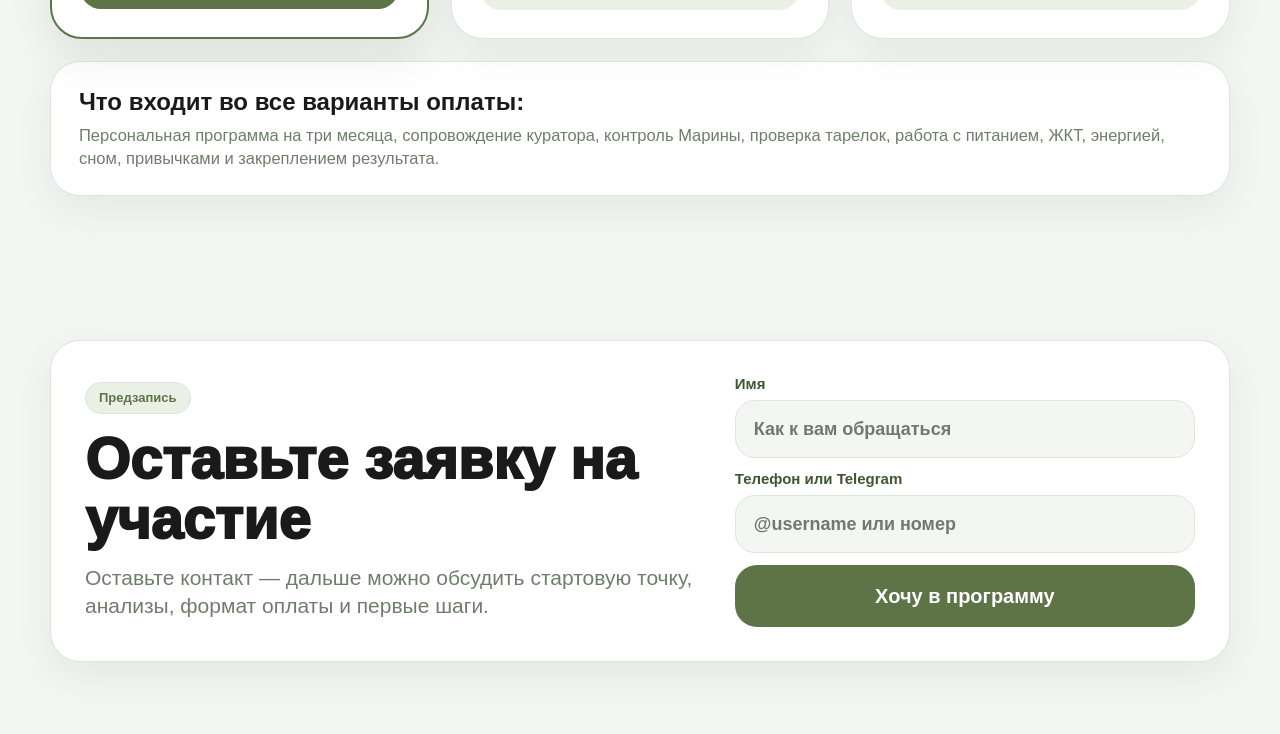
==== commit a1241e27: "Remove top navigation and update hero title" ====
--- a/index.html
+++ b/index.html
@@ -3,32 +3,22 @@
   <head>
     <meta charset="UTF-8" />
     <meta name="viewport" content="width=device-width, initial-scale=1.0" />
-    <title>Формула здоровья 12 недель</title>
+    <title>Формула здоровья на три месяца</title>
     <link rel="stylesheet" href="styles.css" />
   </head>
   <body>
-    <header class="site-header">
-      <a class="brand" href="#top">Марина Сикальчук</a>
-      <nav aria-label="Навигация">
-        <a href="#why">Почему работает</a>
-        <a href="#weeks">12 недель</a>
-        <a href="#price">Оплата</a>
-      </nav>
-      <a class="header-btn" href="#booking">Забронировать</a>
-    </header>
-
     <main id="top">
       <section class="hero-section">
         <div class="hero-copy">
-          <div class="eyebrow">Старт 1 июля · 3 месяца сопровождения</div>
-          <h1>12 недель, чтобы новый ритм стал вашим</h1>
+          <div class="eyebrow">Старт 1 июля · три месяца сопровождения</div>
+          <h1>Индивидуальное сопровождение</h1>
           <p>
             Программа с Мариной и куратором: питание, движение, сон, ЖКТ и
             энергия без жёстких запретов. Вы не “держитесь на мотивации” —
             вы постепенно привыкаете жить иначе.
           </p>
           <div class="hero-actions">
-            <a class="primary-btn" href="#booking">Забронировать место</a>
+            <a class="primary-btn" href="#booking">Оставить заявку</a>
             <a class="secondary-btn" href="#why">Почему это сработает</a>
           </div>
           <div class="hero-proof">
@@ -54,7 +44,7 @@
           <p>
             Чаще всего поддержки просто не хватает надолго. Марафон заканчивается,
             мотивация падает, старый ритм возвращается. В программе мы держим вас
-            рядом 12 недель — пока новые решения становятся обычной жизнью.
+            рядом три месяца — пока новые решения становятся обычной жизнью.
           </p>
         </div>
         <div class="mini-grid">
@@ -160,7 +150,7 @@
 
       <section class="weeks-section" id="weeks">
         <div class="section-head">
-          <span class="eyebrow">Путь на 12 недель</span>
+          <span class="eyebrow">Путь на три месяца</span>
           <h2>Недели можно раскрыть и посмотреть подробнее</h2>
           <p>Нажмите на любую строку — внутри коротко написано, что будет в фокусе.</p>
         </div>
@@ -256,69 +246,93 @@
       <section class="pricing-section" id="price">
         <div class="pricing-container">
           <header class="pricing-head">
-            <div class="pricing-badge">Спецусловия до старта</div>
-            <h2>Можно начать с брони места</h2>
+            <div class="pricing-badge">Старт 1 июля</div>
+            <h2>Выберите удобный способ оплаты</h2>
             <p>
-              Программа длится 3 месяца. Сейчас можно зафиксировать участие и
-              обсудить удобный формат оплаты.
+              Полная стоимость программы — <b>150 000 ₽</b>. Сейчас действует
+              спеццена. Цена будет расти каждую неделю до старта.
             </p>
           </header>
 
+          <div class="price-timer">
+            <span>Спецусловия действуют ещё</span>
+            <strong>11:59:15</strong>
+          </div>
+
           <div class="pricing-grid">
             <article class="price-card main-card">
-              <div class="card-label">Старт сейчас</div>
+              <div class="card-label">Самая выгодная цена</div>
               <div class="card-top">
-                <h3>Бронь места</h3>
+                <h3>Оплата сразу</h3>
                 <div class="price-box">
-                  <div class="new-price">29 990 ₽</div>
-                  <div class="total-price">первый месяц сопровождения</div>
+                  <div class="old-price">150 000 ₽</div>
+                  <div class="new-price">99 000 ₽</div>
                 </div>
               </div>
-              <p class="price-note">Подходит, если вы хотите зафиксировать место и не откладывать решение.</p>
+              <p class="price-note">
+                Для тех, кто хочет забрать место по минимальной цене до повышения.
+              </p>
               <ul>
-                <li>Место в потоке с 1 июля</li>
-                <li>Стартовый план действий</li>
-                <li>Доступ к куратору и материалам</li>
+                <li>3 месяца сопровождения</li>
+                <li>Куратор в чате каждый день</li>
+                <li>Марина контролирует процесс и даёт обратную связь</li>
+                <li>Персональная программа и стратегия питания</li>
+                <li>Разбор анализов в рамках нутрициологической поддержки</li>
               </ul>
-              <a href="#booking" class="price-btn">Забронировать</a>
+              <a href="#booking" class="price-btn">Забрать место</a>
             </article>
 
             <article class="price-card">
-              <div class="card-label soft">По месяцам</div>
+              <div class="card-label soft">Оплата частями</div>
               <div class="card-top">
-                <h3>3 месяца</h3>
+                <h3>Внутренняя рассрочка</h3>
                 <div class="price-box">
-                  <div class="new-price small">29 990 ₽/мес</div>
-                  <div class="total-price">3 платежа · 12 недель</div>
+                  <div class="old-price">150 000 ₽</div>
+                  <div class="new-price small">39 000 ₽/мес</div>
+                  <div class="total-price">3 платежа · всего 117 000 ₽</div>
                 </div>
               </div>
-              <p class="price-note">Если удобнее оплачивать программу постепенно.</p>
+              <p class="price-note">
+                Если удобнее оплачивать программу по месяцам внутри проекта.
+              </p>
               <ul>
                 <li>Всё наполнение программы</li>
-                <li>Меню, рецепты, задания</li>
-                <li>Куратор и обратная связь</li>
+                <li>Доступ сохраняется при своевременной оплате</li>
+                <li>Подходит, если не хочется оплачивать всю сумму сразу</li>
               </ul>
-              <a href="#booking" class="price-btn secondary">Выбрать</a>
+              <a href="#booking" class="price-btn secondary">Выбрать вариант</a>
             </article>
 
             <article class="price-card">
-              <div class="card-label soft">Гибкий формат</div>
+              <div class="card-label soft">Низкий платёж</div>
               <div class="card-top">
-                <h3>Рассрочка</h3>
+                <h3>Банковская рассрочка</h3>
                 <div class="price-box">
-                  <div class="new-price small">по заявке</div>
-                  <div class="total-price">условия обсуждаются индивидуально</div>
+                  <div class="old-price">150 000 ₽</div>
+                  <div class="new-price small">от 10 900 ₽/мес</div>
+                  <div class="total-price">до 12 месяцев · всего 130 800 ₽</div>
                 </div>
               </div>
-              <p class="price-note">Если хотите пройти программу сейчас и распределить оплату.</p>
+              <p class="price-note">
+                Удобно, если хочется пройти программу сейчас, но распределить оплату.
+              </p>
               <ul>
-                <li>Обсудим первый платёж</li>
-                <li>Подберём удобный срок</li>
-                <li>Предложим запасной вариант</li>
+                <li>Можно выбрать срок рассрочки</li>
+                <li>Решение принимает банк</li>
+                <li>Если банк не одобрит, предложим другой вариант оплаты</li>
               </ul>
-              <a href="#booking" class="price-btn secondary">Обсудить</a>
-            </article>
-          </div>
+              <a href="#booking" class="price-btn secondary">Оформить рассрочку</a>
+            </article>
+          </div>
+
+          <aside class="pricing-footer">
+            <b>Что входит во все варианты оплаты:</b>
+            <p>
+              Персональная программа на три месяца, сопровождение куратора,
+              контроль Марины, проверка тарелок, работа с питанием, ЖКТ,
+              энергией, сном, привычками и закреплением результата.
+            </p>
+          </aside>
         </div>
       </section>
 
@@ -326,7 +340,7 @@
         <div class="booking-card">
           <div>
             <span class="eyebrow">Предзапись</span>
-            <h2>Забронируйте место по спеццене</h2>
+            <h2>Оставьте заявку на участие</h2>
             <p>
               Оставьте контакт — дальше можно обсудить стартовую точку,
               анализы, формат оплаты и первые шаги.
@@ -347,6 +361,5 @@
       </section>
     </main>
 
-    <a class="mobile-sticky-cta" href="#booking">Забронировать место</a>
   </body>
 </html>
--- a/styles.css
+++ b/styles.css
@@ -41,69 +41,14 @@
   color: inherit;
 }
 
-.site-header {
-  position: sticky;
-  top: 10px;
-  z-index: 20;
-  display: flex;
-  align-items: center;
-  justify-content: space-between;
-  gap: 12px;
-  width: min(1180px, calc(100% - 24px));
-  margin: 10px auto 0;
-  padding: 10px 10px 10px 14px;
-  border: 1px solid rgba(221, 231, 218, 0.88);
-  border-radius: 24px;
-  background: rgba(255, 255, 255, 0.88);
-  box-shadow: 0 12px 36px rgba(70, 88, 62, 0.08);
-  backdrop-filter: blur(18px);
-}
-
-.brand {
-  flex: 1 1 auto;
-  min-width: 0;
-  overflow: hidden;
-  color: var(--green-dark);
-  font-size: 15px;
-  font-weight: 850;
-  line-height: 1.1;
-  text-overflow: ellipsis;
-  white-space: nowrap;
-  text-decoration: none;
-}
-
-.site-header nav {
-  display: none;
-}
-
-.header-btn,
 .primary-btn,
 .secondary-btn,
-.price-btn,
-.mobile-sticky-cta {
+.price-btn {
   display: inline-flex;
   align-items: center;
   justify-content: center;
   text-align: center;
   text-decoration: none;
-}
-
-.header-btn {
-  flex: 0 0 auto;
-  min-width: 72px;
-  min-height: 38px;
-  padding: 10px 13px;
-  border-radius: 999px;
-  background: var(--green);
-  color: #ffffff;
-  font-size: 0;
-  font-weight: 850;
-  line-height: 1.05;
-}
-
-.header-btn::after {
-  content: "Бронь";
-  font-size: 14px;
 }
 
 .hero-section,
@@ -517,6 +462,11 @@
   margin-bottom: 24px;
 }
 
+.pricing-head b {
+  color: var(--green-dark);
+  font-weight: 850;
+}
+
 .pricing-badge {
   display: inline-flex;
   align-items: center;
@@ -529,6 +479,28 @@
   color: var(--green);
   font-size: 14px;
   font-weight: 850;
+}
+
+.price-timer {
+  display: grid;
+  justify-items: center;
+  gap: 7px;
+  margin: 30px 0;
+  text-align: center;
+}
+
+.price-timer span {
+  color: var(--muted);
+  font-size: 22px;
+  line-height: 1.25;
+}
+
+.price-timer strong {
+  color: var(--text);
+  font-size: clamp(44px, 7vw, 72px);
+  font-weight: 900;
+  letter-spacing: 0;
+  line-height: 1;
 }
 
 .price-card {
@@ -576,6 +548,16 @@
   margin-bottom: 18px;
 }
 
+.old-price {
+  display: inline-block;
+  margin-bottom: 8px;
+  color: #7a8678;
+  font-size: 24px;
+  line-height: 1;
+  text-decoration: line-through;
+  text-decoration-thickness: 2px;
+}
+
 .new-price {
   color: var(--green);
   font-size: 48px;
@@ -643,6 +625,19 @@
   color: var(--green);
 }
 
+.pricing-footer {
+  margin-top: 22px;
+  padding: 26px 28px;
+  border-radius: 30px;
+}
+
+.pricing-footer b {
+  display: block;
+  margin-bottom: 8px;
+  font-size: 24px;
+  line-height: 1.2;
+}
+
 .booking-section {
   padding-bottom: 96px;
 }
@@ -695,75 +690,18 @@
   font-weight: 900;
 }
 
-.header-btn:focus-visible,
 .primary-btn:focus-visible,
 .secondary-btn:focus-visible,
 .price-btn:focus-visible,
-.mobile-sticky-cta:focus-visible,
 .booking-card button:focus-visible,
 .booking-card input:focus-visible {
   outline: 3px solid rgba(94, 116, 70, 0.32);
   outline-offset: 3px;
 }
 
-.mobile-sticky-cta {
-  position: fixed;
-  right: 12px;
-  bottom: 12px;
-  left: 12px;
-  z-index: 30;
-  min-height: 58px;
-  padding: 14px 18px;
-  border-radius: 22px;
-  background: var(--green);
-  color: #ffffff;
-  box-shadow: 0 16px 42px rgba(63, 86, 48, 0.28);
-  font-size: 19px;
-  font-weight: 900;
-  line-height: 1.1;
-}
-
 @media (min-width: 720px) {
   body {
     padding-bottom: 0;
-  }
-
-  .mobile-sticky-cta {
-    display: none;
-  }
-
-  .site-header {
-    display: grid;
-    top: 14px;
-    grid-template-columns: 1fr auto 1fr;
-    width: min(1180px, calc(100% - 32px));
-    margin-top: 14px;
-    padding: 12px 14px 12px 18px;
-    border-radius: 26px;
-  }
-
-  .site-header nav {
-    display: flex;
-    gap: 8px;
-  }
-
-  .site-header nav a {
-    min-height: 38px;
-    padding: 10px 14px;
-    border-radius: 999px;
-    color: var(--muted);
-    font-size: 15px;
-    font-weight: 760;
-    text-decoration: none;
-  }
-
-  .header-btn {
-    justify-self: end;
-    font-size: 15px;
-  }
-
-  .header-btn::after {
-    content: none;
   }
 
   .hero-section,
@@ -966,10 +904,6 @@
 }
 
 @media (max-width: 719px) {
-  body {
-    padding-bottom: 78px;
-  }
-
   .hero-copy p {
     font-size: 18px;
   }
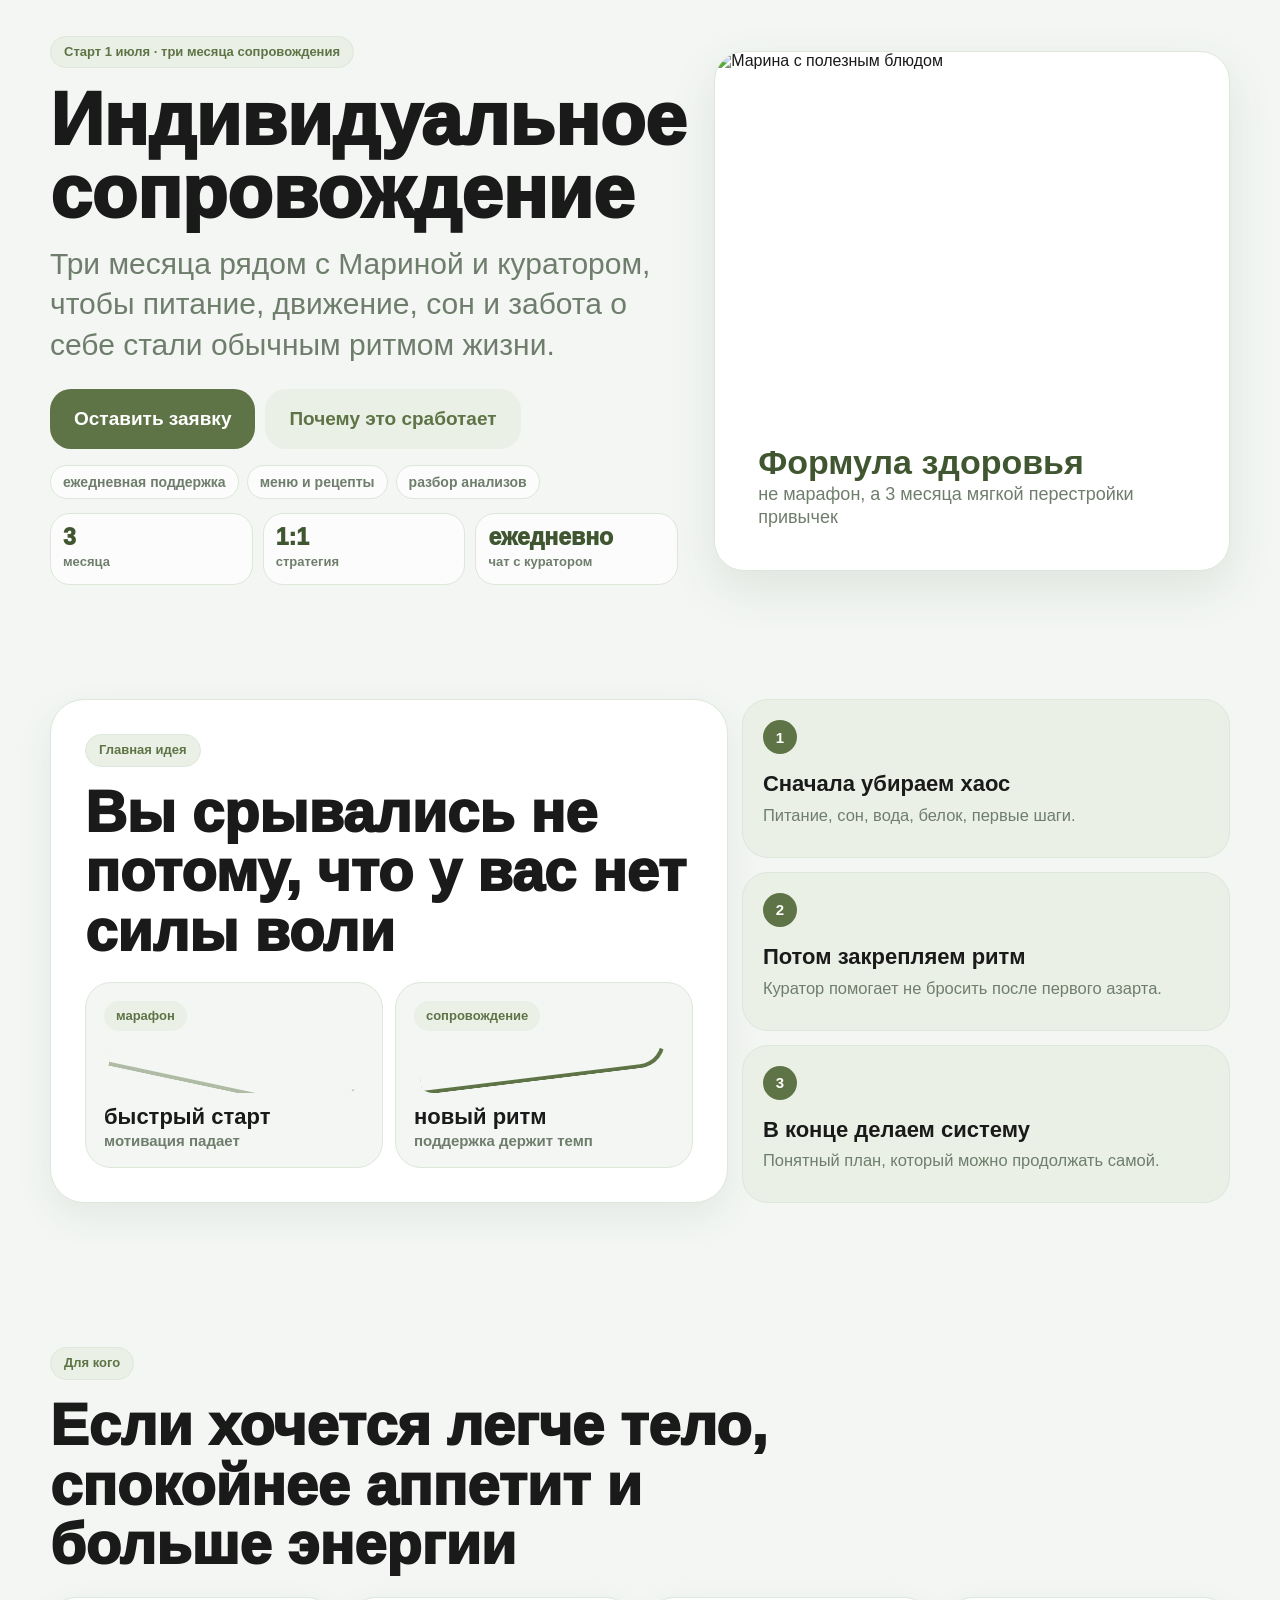
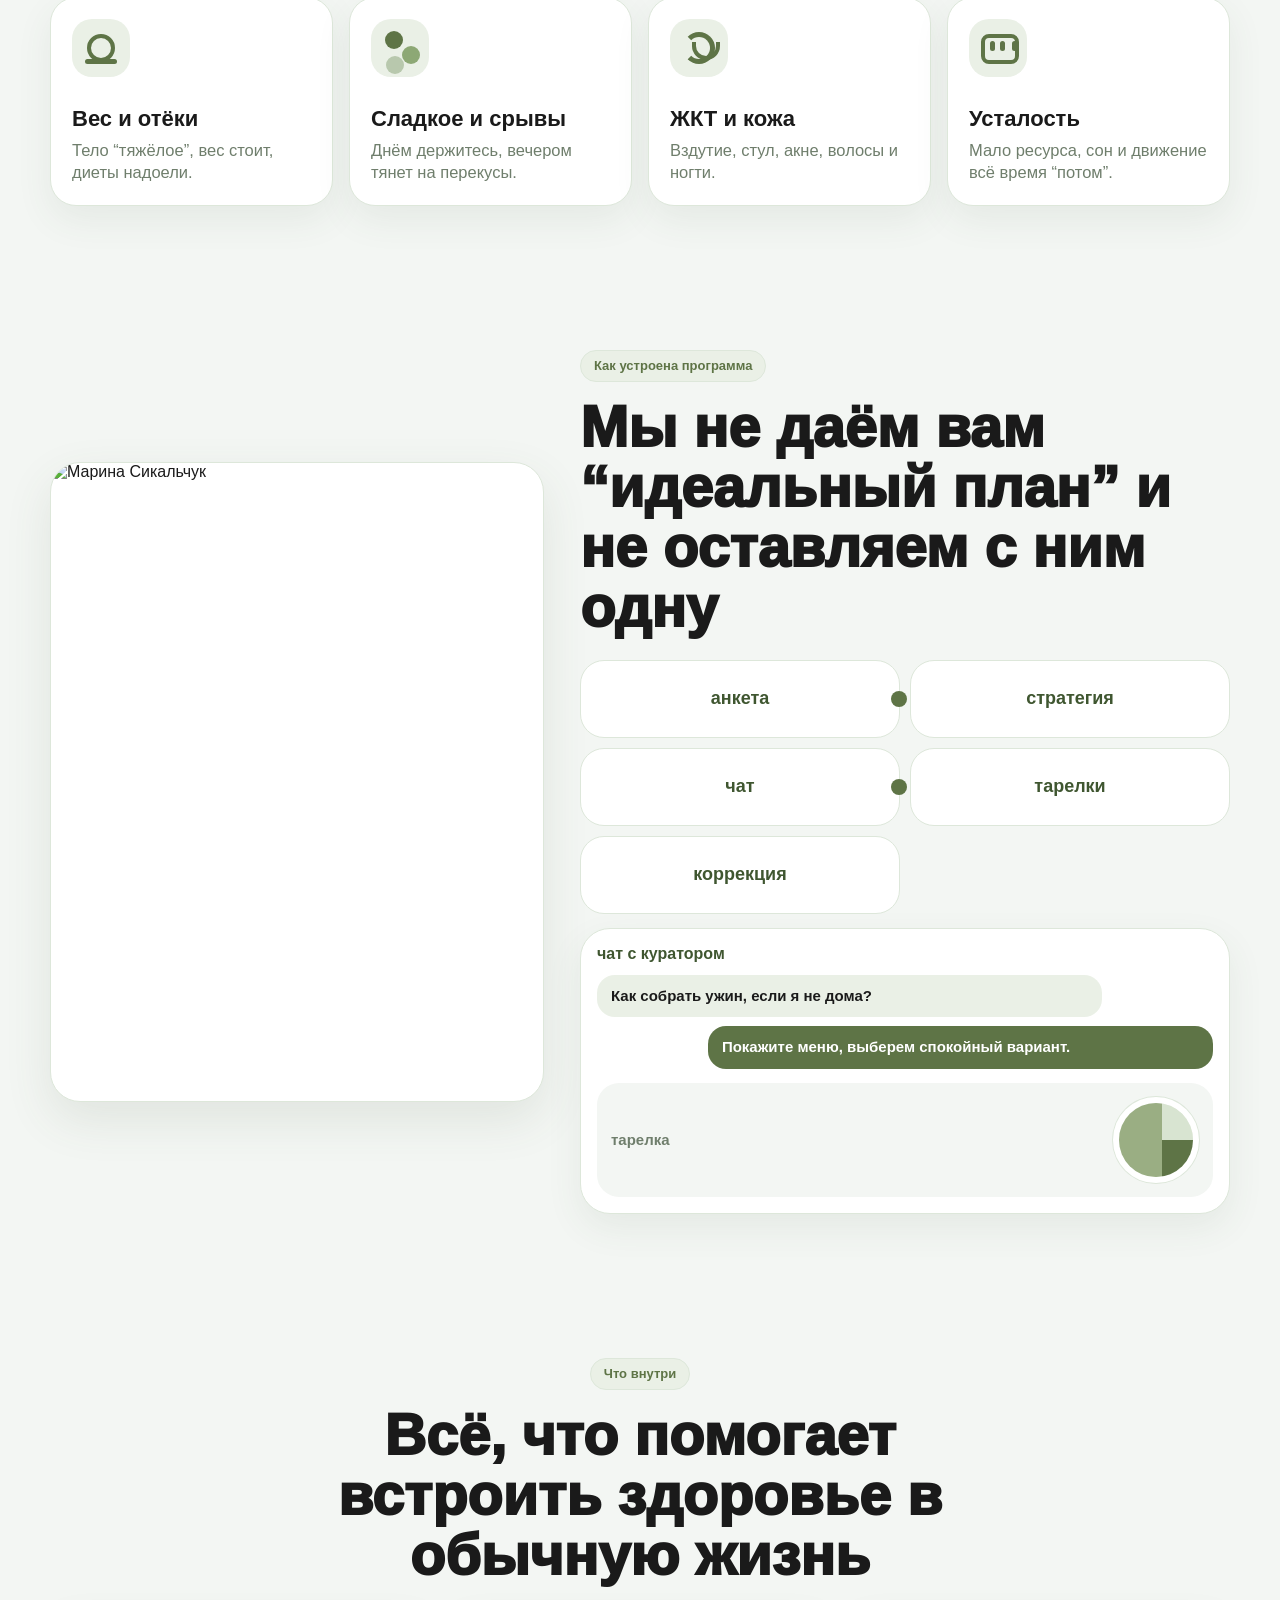
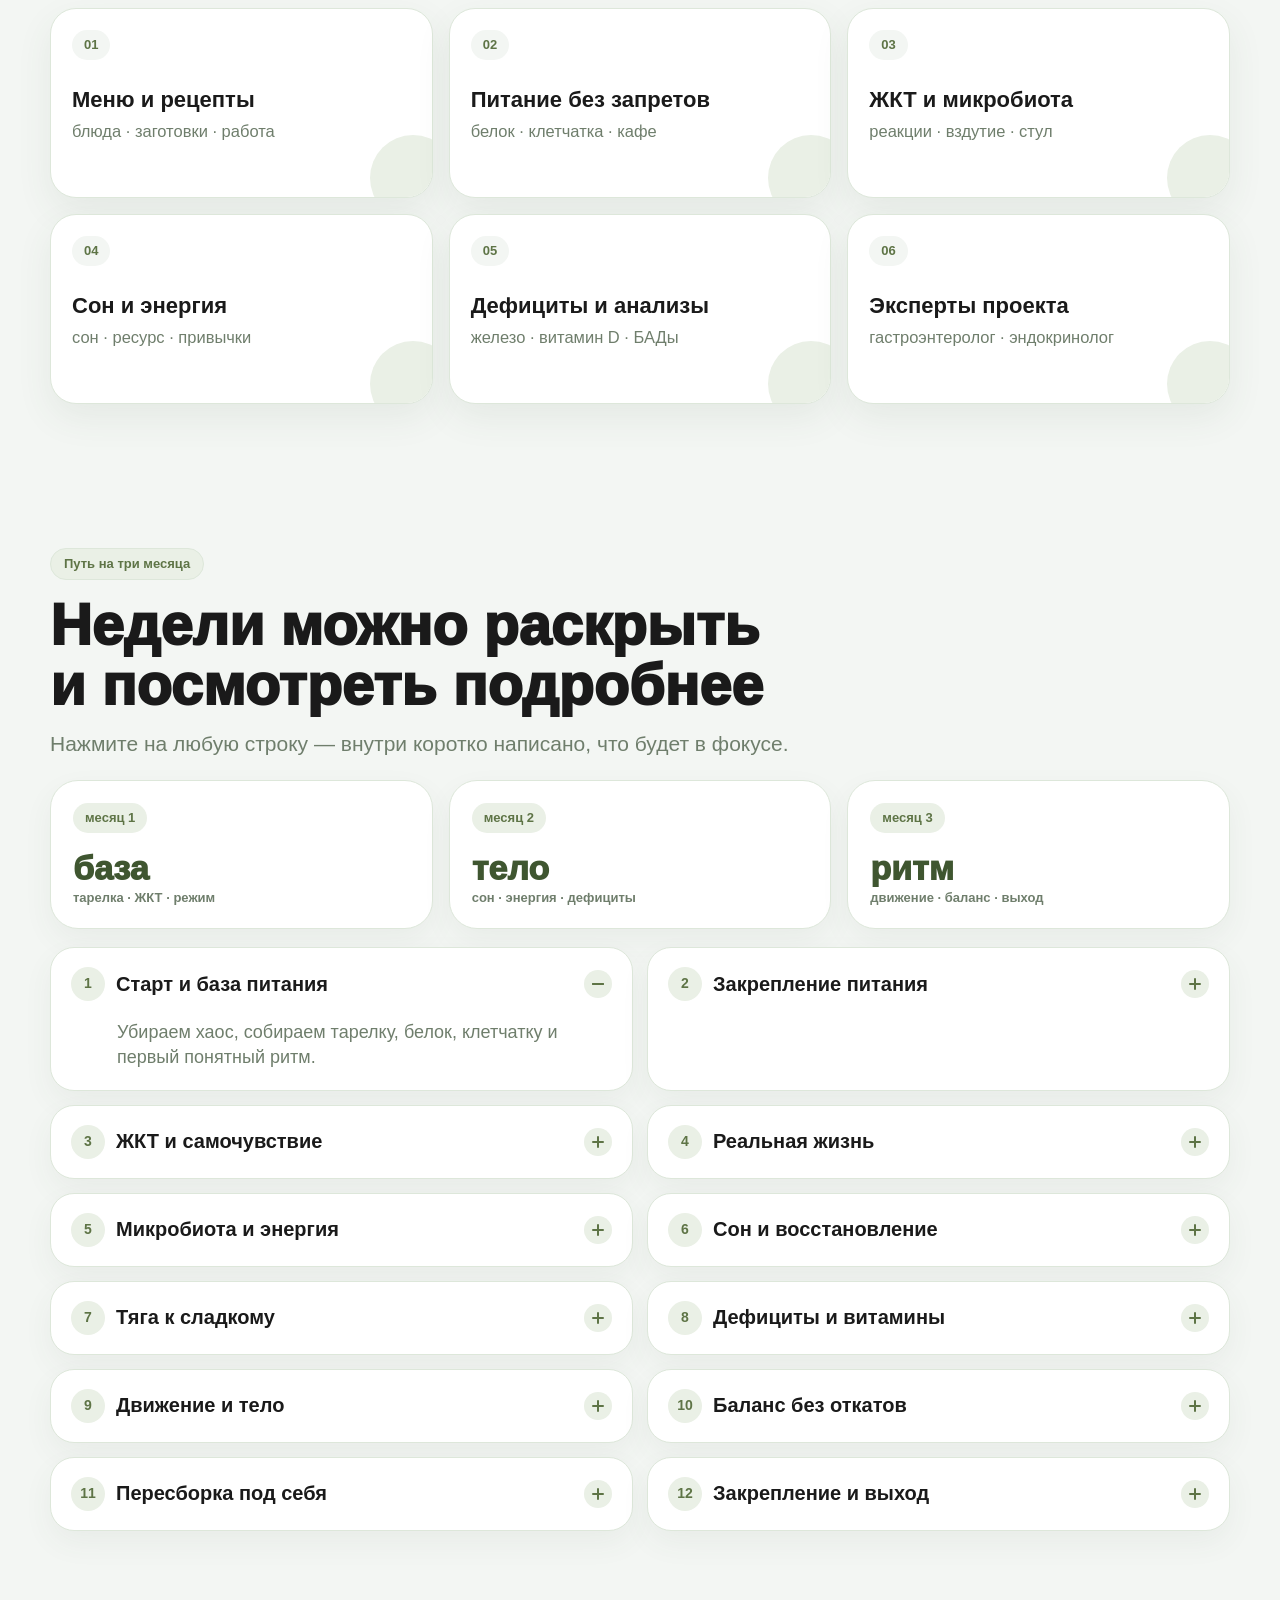
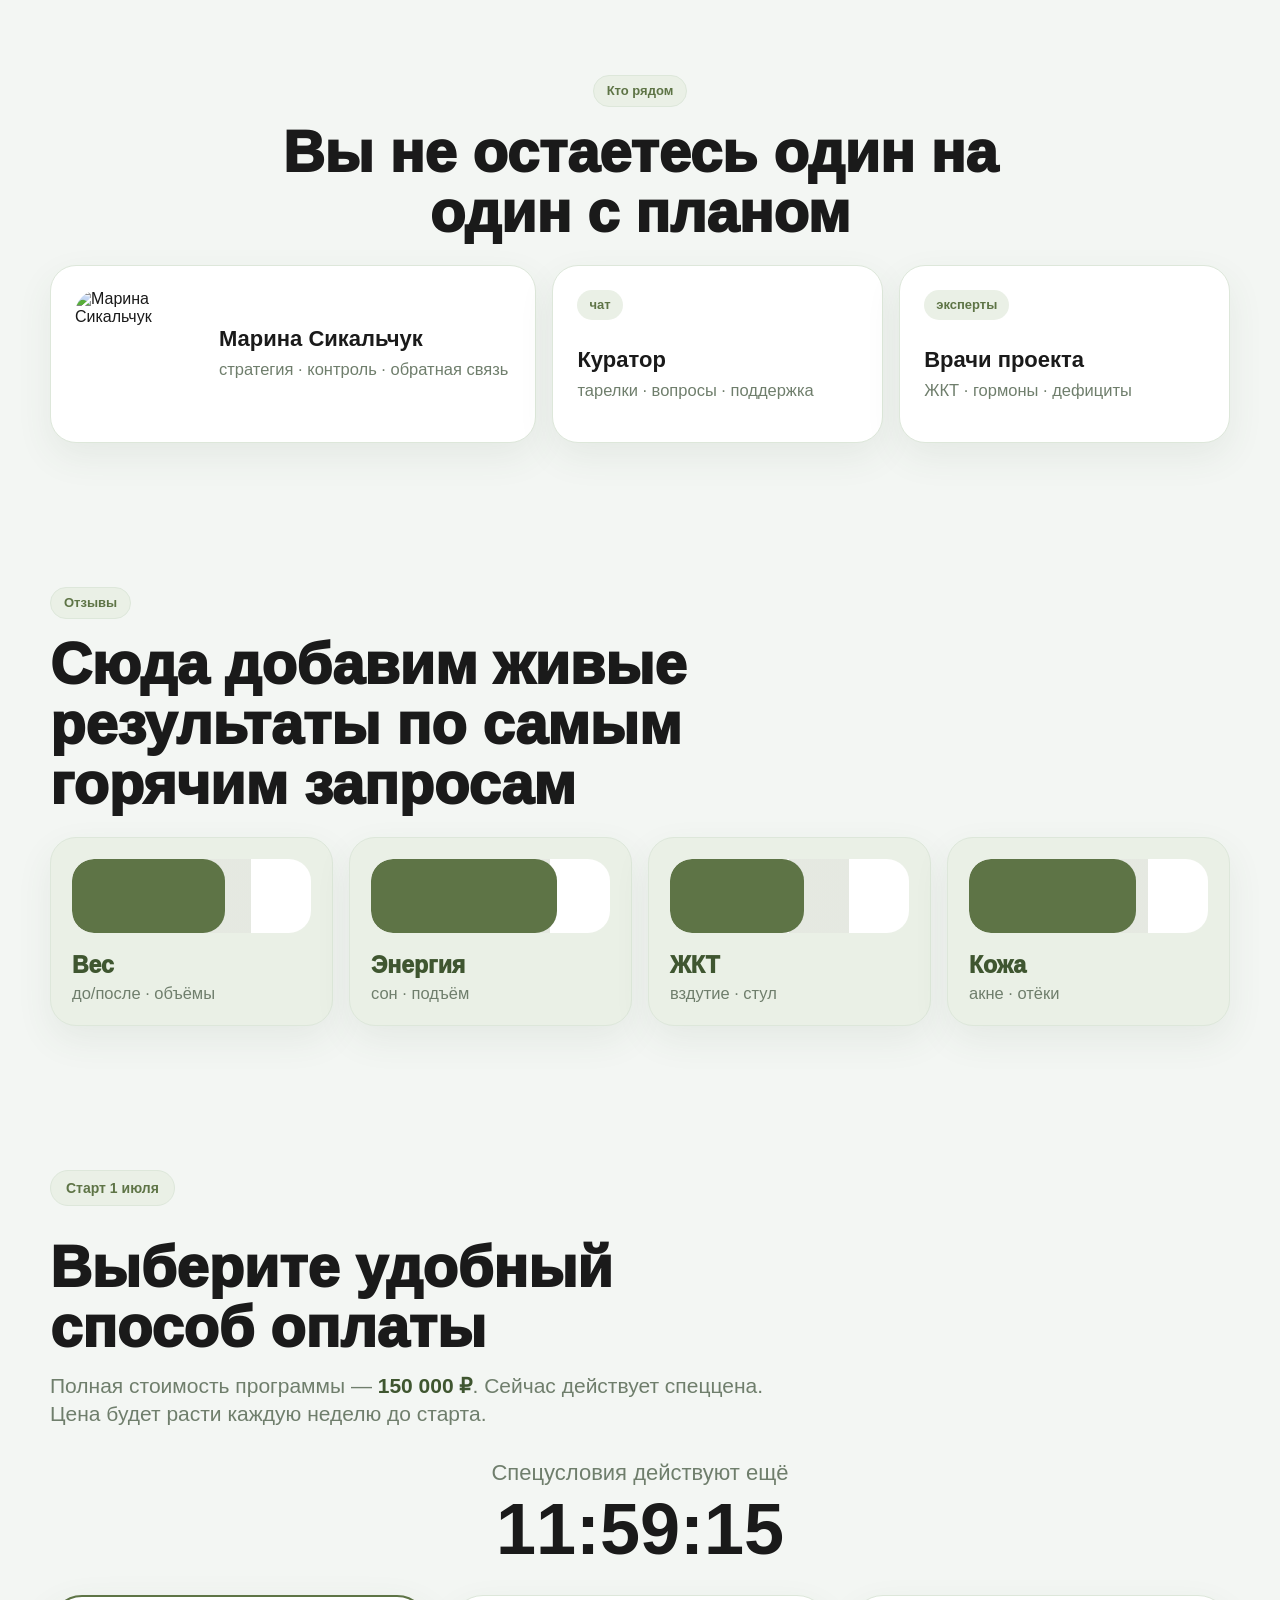
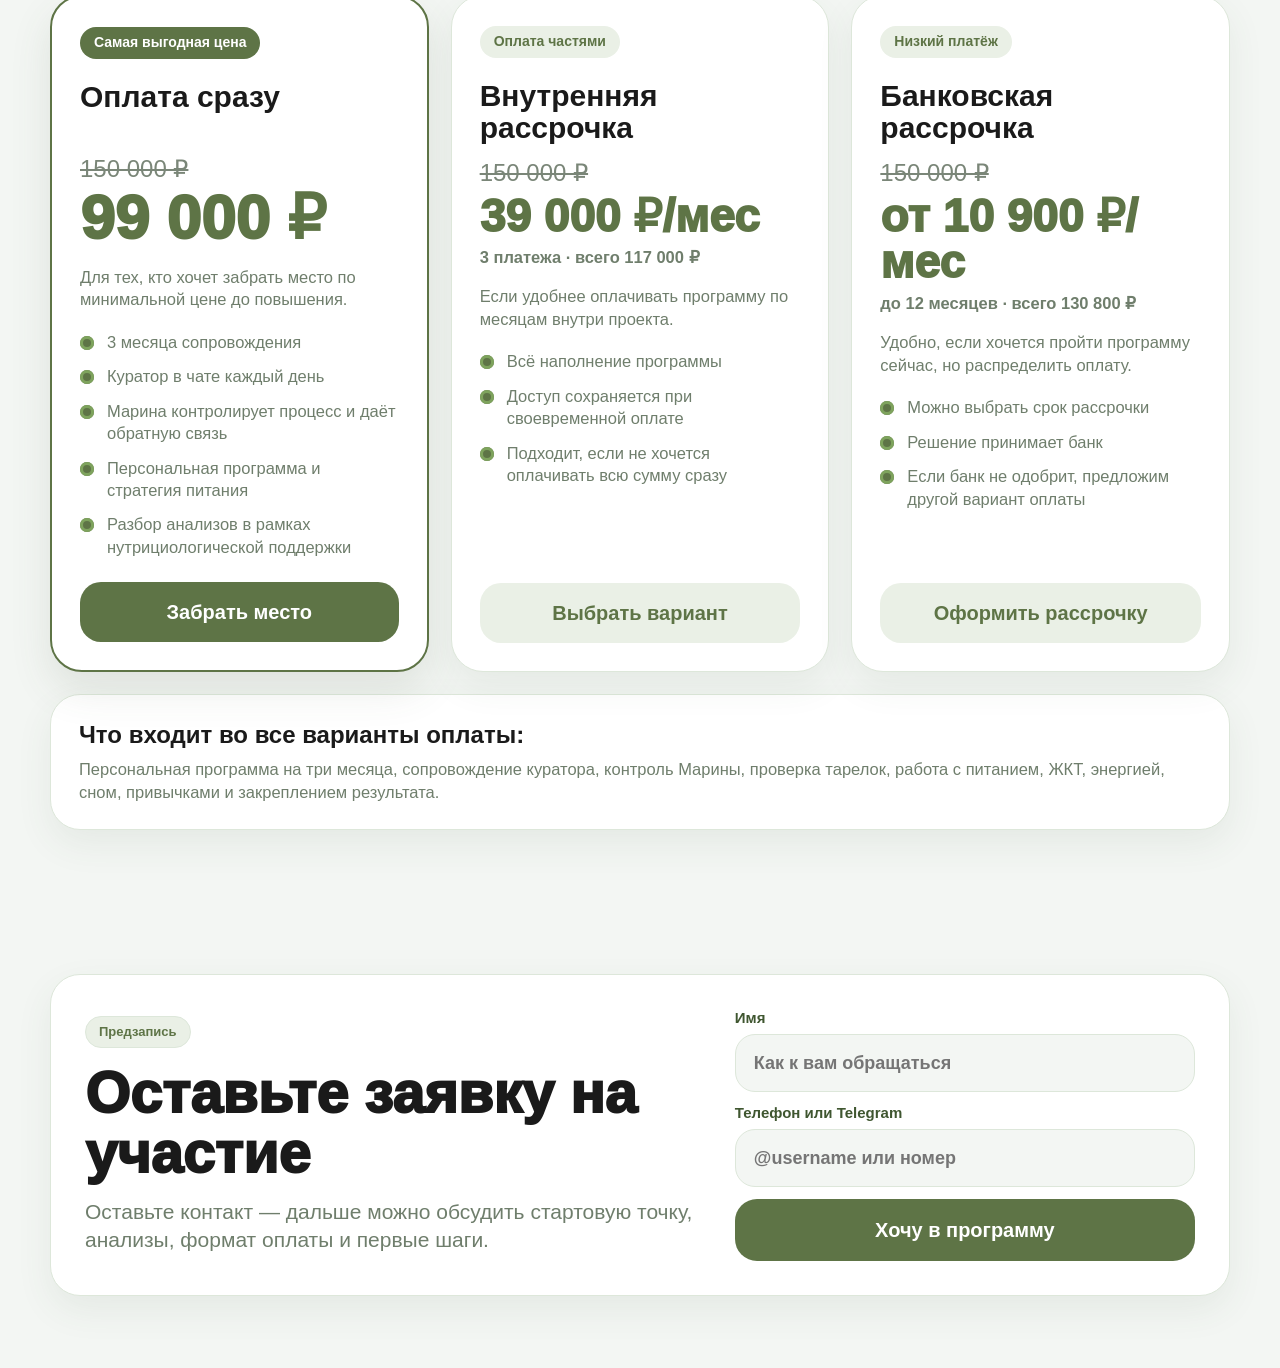
==== commit 4fd18016: "Add visual storytelling sections" ====
--- a/index.html
+++ b/index.html
@@ -13,9 +13,8 @@
           <div class="eyebrow">Старт 1 июля · три месяца сопровождения</div>
           <h1>Индивидуальное сопровождение</h1>
           <p>
-            Программа с Мариной и куратором: питание, движение, сон, ЖКТ и
-            энергия без жёстких запретов. Вы не “держитесь на мотивации” —
-            вы постепенно привыкаете жить иначе.
+            Три месяца рядом с Мариной и куратором, чтобы питание, движение,
+            сон и забота о себе стали обычным ритмом жизни.
           </p>
           <div class="hero-actions">
             <a class="primary-btn" href="#booking">Оставить заявку</a>
@@ -25,6 +24,11 @@
             <span>ежедневная поддержка</span>
             <span>меню и рецепты</span>
             <span>разбор анализов</span>
+          </div>
+          <div class="hero-metrics" aria-label="Коротко о формате">
+            <div><b>3</b><span>месяца</span></div>
+            <div><b>1:1</b><span>стратегия</span></div>
+            <div><b>ежедневно</b><span>чат с куратором</span></div>
           </div>
         </div>
 
@@ -41,27 +45,36 @@
         <div class="belief-card">
           <span class="eyebrow">Главная идея</span>
           <h2>Вы срывались не потому, что у вас нет силы воли</h2>
-          <p>
-            Чаще всего поддержки просто не хватает надолго. Марафон заканчивается,
-            мотивация падает, старый ритм возвращается. В программе мы держим вас
-            рядом три месяца — пока новые решения становятся обычной жизнью.
-          </p>
+          <div class="motivation-visual" aria-label="Почему марафоны часто не держатся">
+            <div class="curve-card weak">
+              <span>марафон</span>
+              <div class="curve-line"></div>
+              <b>быстрый старт</b>
+              <small>мотивация падает</small>
+            </div>
+            <div class="curve-card strong">
+              <span>сопровождение</span>
+              <div class="curve-line"></div>
+              <b>новый ритм</b>
+              <small>поддержка держит темп</small>
+            </div>
+          </div>
         </div>
         <div class="mini-grid">
           <article>
             <strong>1</strong>
             <h3>Сначала убираем хаос</h3>
-            <p>Собираем питание, сон, воду, белок и понятные первые шаги.</p>
+            <p>Питание, сон, вода, белок, первые шаги.</p>
           </article>
           <article>
             <strong>2</strong>
             <h3>Потом закрепляем ритм</h3>
-            <p>Куратор помогает не бросить, когда пропадает первый азарт.</p>
+            <p>Куратор помогает не бросить после первого азарта.</p>
           </article>
           <article>
             <strong>3</strong>
             <h3>В конце делаем систему</h3>
-            <p>Чтобы вы понимали, как поддерживать себя после программы.</p>
+            <p>Понятный план, который можно продолжать самой.</p>
           </article>
         </div>
       </section>
@@ -73,20 +86,24 @@
         </div>
         <div class="problem-strip">
           <article>
+            <div class="visual-icon weight-icon"></div>
             <h3>Вес и отёки</h3>
-            <p>Вес стоит, тело “тяжёлое”, хочется понятной системы без диет.</p>
-          </article>
-          <article>
+            <p>Тело “тяжёлое”, вес стоит, диеты надоели.</p>
+          </article>
+          <article>
+            <div class="visual-icon craving-icon"></div>
             <h3>Сладкое и срывы</h3>
-            <p>Днём держитесь, вечером тянет на перекусы и “что-нибудь вкусное”.</p>
-          </article>
-          <article>
+            <p>Днём держитесь, вечером тянет на перекусы.</p>
+          </article>
+          <article>
+            <div class="visual-icon gut-icon"></div>
             <h3>ЖКТ и кожа</h3>
-            <p>Вздутие, нестабильный стул, акне, волосы и ногти требуют внимания.</p>
-          </article>
-          <article>
+            <p>Вздутие, стул, акне, волосы и ногти.</p>
+          </article>
+          <article>
+            <div class="visual-icon energy-icon"></div>
             <h3>Усталость</h3>
-            <p>Просыпаться тяжело, энергии мало, спорт и режим всё время откладываются.</p>
+            <p>Мало ресурса, сон и движение всё время “потом”.</p>
           </article>
         </div>
       </section>
@@ -98,19 +115,23 @@
         <div class="method-copy">
           <span class="eyebrow">Как устроена программа</span>
           <h2>Мы не даём вам “идеальный план” и не оставляем с ним одну</h2>
-          <div class="method-list">
-            <article>
-              <h3>Персональная стратегия</h3>
-              <p>Цель, анкета, анализы, ЖКТ, режим, вкусы и реальные ограничения.</p>
-            </article>
-            <article>
-              <h3>Куратор каждый день</h3>
-              <p>Проверка тарелок, ответы на вопросы, поддержка и мягкая дисциплина.</p>
-            </article>
-            <article>
-              <h3>Марина контролирует процесс</h3>
-              <p>Помогает видеть динамику, корректировать фокус и не уходить в крайности.</p>
-            </article>
+          <div class="support-loop" aria-label="Цикл сопровождения">
+            <div class="loop-node">анкета</div>
+            <div class="loop-node">стратегия</div>
+            <div class="loop-node">чат</div>
+            <div class="loop-node">тарелки</div>
+            <div class="loop-node">коррекция</div>
+          </div>
+          <div class="phone-mock">
+            <div class="phone-head">чат с куратором</div>
+            <div class="message incoming">Как собрать ужин, если я не дома?</div>
+            <div class="message outgoing">Покажите меню, выберем спокойный вариант.</div>
+            <div class="plate-card">
+              <span>тарелка</span>
+              <div class="plate-visual">
+                <i></i><i></i><i></i>
+              </div>
+            </div>
           </div>
         </div>
       </section>
@@ -122,28 +143,34 @@
         </div>
         <div class="program-grid">
           <article>
+            <span class="tile-mark">01</span>
             <h3>Меню и рецепты</h3>
-            <p>Персональное меню, простые блюда, заготовки и идеи для дома/работы.</p>
-          </article>
-          <article>
+            <p>блюда · заготовки · работа</p>
+          </article>
+          <article>
+            <span class="tile-mark">02</span>
             <h3>Питание без запретов</h3>
-            <p>Белок, клетчатка, тарелка, сладкое, кафе, поездки и праздники.</p>
-          </article>
-          <article>
+            <p>белок · клетчатка · кафе</p>
+          </article>
+          <article>
+            <span class="tile-mark">03</span>
             <h3>ЖКТ и микробиота</h3>
-            <p>Триггеры, вздутие, стул, реакции и поддержка пищеварения.</p>
-          </article>
-          <article>
+            <p>реакции · вздутие · стул</p>
+          </article>
+          <article>
+            <span class="tile-mark">04</span>
             <h3>Сон и энергия</h3>
-            <p>Восстановление, усталость, вечерние привычки и стабильный ресурс.</p>
-          </article>
-          <article>
+            <p>сон · ресурс · привычки</p>
+          </article>
+          <article>
+            <span class="tile-mark">05</span>
             <h3>Дефициты и анализы</h3>
-            <p>Базовые показатели, железо, витамин D и добавки без хаоса.</p>
-          </article>
-          <article>
+            <p>железо · витамин D · БАДы</p>
+          </article>
+          <article>
+            <span class="tile-mark">06</span>
             <h3>Эксперты проекта</h3>
-            <p>Образовательные блоки от гастроэнтеролога и эндокринолога.</p>
+            <p>гастроэнтеролог · эндокринолог</p>
           </article>
         </div>
       </section>
@@ -154,6 +181,23 @@
           <h2>Недели можно раскрыть и посмотреть подробнее</h2>
           <p>Нажмите на любую строку — внутри коротко написано, что будет в фокусе.</p>
         </div>
+        <div class="month-map" aria-label="Визуальная карта трёх месяцев">
+          <article>
+            <span>месяц 1</span>
+            <b>база</b>
+            <small>тарелка · ЖКТ · режим</small>
+          </article>
+          <article>
+            <span>месяц 2</span>
+            <b>тело</b>
+            <small>сон · энергия · дефициты</small>
+          </article>
+          <article>
+            <span>месяц 3</span>
+            <b>ритм</b>
+            <small>движение · баланс · выход</small>
+          </article>
+        </div>
         <div class="weeks-list">
           <details open>
             <summary><span>1</span> Старт и база питания <i></i></summary>
@@ -216,16 +260,18 @@
             <img src="assets/marina-portrait.jpg" alt="Марина Сикальчук" />
             <div>
               <h3>Марина Сикальчук</h3>
-              <p>Нутрициолог, health-коуч. Контроль процесса, стратегия и обратная связь.</p>
+              <p>стратегия · контроль · обратная связь</p>
             </div>
           </article>
           <article class="support-card">
+            <span class="role-badge">чат</span>
             <h3>Куратор</h3>
-            <p>Ежедневная связь, тарелки, вопросы, задания и поддержка в сложные дни.</p>
+            <p>тарелки · вопросы · поддержка</p>
           </article>
           <article class="support-card">
+            <span class="role-badge">эксперты</span>
             <h3>Врачи проекта</h3>
-            <p>Гастроэнтеролог и эндокринолог в образовательных блоках программы.</p>
+            <p>ЖКТ · гормоны · дефициты</p>
           </article>
         </div>
       </section>
@@ -236,10 +282,10 @@
           <h2>Сюда добавим живые результаты по самым горячим запросам</h2>
         </div>
         <div class="proof-grid">
-          <article><b>Вес</b><span>скрины “до/после”, динамика, объёмы</span></article>
-          <article><b>Энергия</b><span>отзывы про подъём, сон, меньше усталости</span></article>
-          <article><b>ЖКТ</b><span>вздутие, стул, тяжесть, реакции на продукты</span></article>
-          <article><b>Кожа</b><span>акне, отёки, волосы, ногти, общее самочувствие</span></article>
+          <article><div class="proof-bar w1"></div><b>Вес</b><span>до/после · объёмы</span></article>
+          <article><div class="proof-bar w2"></div><b>Энергия</b><span>сон · подъём</span></article>
+          <article><div class="proof-bar w3"></div><b>ЖКТ</b><span>вздутие · стул</span></article>
+          <article><div class="proof-bar w4"></div><b>Кожа</b><span>акне · отёки</span></article>
         </div>
       </section>
 
--- a/styles.css
+++ b/styles.css
@@ -67,7 +67,7 @@
 .hero-section {
   display: grid;
   gap: 24px;
-  padding: 30px 0 38px;
+  padding: 20px 0 30px;
 }
 
 .eyebrow {
@@ -155,6 +155,41 @@
   font-weight: 780;
 }
 
+.hero-metrics {
+  display: grid;
+  grid-template-columns: repeat(3, minmax(0, 1fr));
+  gap: 10px;
+  margin-top: 14px;
+}
+
+.hero-metrics div {
+  min-height: 72px;
+  padding: 12px;
+  border: 1px solid var(--border);
+  border-radius: 20px;
+  background: rgba(255, 255, 255, 0.74);
+}
+
+.hero-metrics b,
+.month-map b,
+.proof-grid b {
+  display: block;
+  color: var(--green-dark);
+  font-size: 23px;
+  font-weight: 920;
+  line-height: 1;
+}
+
+.hero-metrics span,
+.month-map small {
+  display: block;
+  margin-top: 5px;
+  color: var(--muted);
+  font-size: 13px;
+  font-weight: 780;
+  line-height: 1.2;
+}
+
 .hero-media,
 .image-panel {
   overflow: hidden;
@@ -166,7 +201,7 @@
 
 .hero-media {
   position: relative;
-  aspect-ratio: 4 / 5;
+  aspect-ratio: 16 / 9;
 }
 
 .hero-media img,
@@ -176,14 +211,18 @@
   object-fit: cover;
 }
 
+.hero-media img {
+  object-position: center 35%;
+}
+
 .hero-card {
   position: absolute;
   right: 14px;
   bottom: 14px;
   left: 14px;
-  padding: 16px;
+  padding: 13px 14px;
   border: 1px solid rgba(255, 255, 255, 0.62);
-  border-radius: 22px;
+  border-radius: 20px;
   background: rgba(255, 255, 255, 0.84);
   backdrop-filter: blur(18px);
 }
@@ -192,13 +231,13 @@
   display: block;
   margin-bottom: 4px;
   color: var(--green-dark);
-  font-size: 26px;
+  font-size: 23px;
   line-height: 1;
 }
 
 .hero-card span {
   color: var(--muted);
-  font-size: 16px;
+  font-size: 14.5px;
   line-height: 1.28;
 }
 
@@ -236,6 +275,80 @@
 .belief-card {
   padding: 24px;
   border-radius: 30px;
+}
+
+.motivation-visual {
+  display: grid;
+  gap: 12px;
+  margin-top: 20px;
+}
+
+.curve-card {
+  min-height: 148px;
+  padding: 18px;
+  border: 1px solid var(--border);
+  border-radius: 26px;
+  background: var(--bg);
+}
+
+.curve-card span,
+.month-map span,
+.role-badge,
+.tile-mark {
+  display: inline-flex;
+  align-items: center;
+  min-height: 30px;
+  padding: 7px 12px;
+  border-radius: 999px;
+  background: var(--green-soft);
+  color: var(--green);
+  font-size: 13px;
+  font-weight: 850;
+  line-height: 1.1;
+}
+
+.curve-card b {
+  display: block;
+  margin-top: 12px;
+  color: var(--text);
+  font-size: 22px;
+  line-height: 1.05;
+}
+
+.curve-card small {
+  display: block;
+  margin-top: 4px;
+  color: var(--muted);
+  font-size: 15px;
+  font-weight: 760;
+}
+
+.curve-line {
+  position: relative;
+  height: 46px;
+  margin-top: 16px;
+  overflow: hidden;
+  border-radius: 20px;
+  background: linear-gradient(180deg, transparent 49%, var(--border) 50%, transparent 51%);
+}
+
+.curve-line::before {
+  position: absolute;
+  inset: 9px 6px;
+  border: 4px solid var(--green);
+  border-top: 0;
+  border-left: 0;
+  border-radius: 0 0 36px 0;
+  content: "";
+}
+
+.curve-card.weak .curve-line::before {
+  transform: rotate(12deg) translateY(8px);
+  opacity: 0.45;
+}
+
+.curve-card.strong .curve-line::before {
+  transform: rotate(-7deg) translateY(-4px);
 }
 
 .belief-card h2,
@@ -324,6 +437,87 @@
   border-radius: 26px;
 }
 
+.problem-strip article,
+.program-grid article {
+  min-height: 190px;
+}
+
+.visual-icon {
+  position: relative;
+  width: 58px;
+  height: 58px;
+  margin-bottom: 30px;
+  border-radius: 20px;
+  background: var(--green-soft);
+}
+
+.visual-icon::before,
+.visual-icon::after {
+  position: absolute;
+  content: "";
+}
+
+.weight-icon::before {
+  inset: 15px;
+  border: 4px solid var(--green);
+  border-radius: 50%;
+}
+
+.weight-icon::after {
+  right: 13px;
+  bottom: 13px;
+  left: 13px;
+  height: 5px;
+  border-radius: 999px;
+  background: var(--green);
+}
+
+.craving-icon::before {
+  width: 18px;
+  height: 18px;
+  top: 12px;
+  left: 14px;
+  border-radius: 50%;
+  background: var(--green);
+  box-shadow: 17px 15px 0 #8da875, 1px 25px 0 #b8c8ad;
+}
+
+.gut-icon::before {
+  inset: 13px;
+  border: 5px solid var(--green);
+  border-left-color: transparent;
+  border-radius: 50%;
+}
+
+.gut-icon::after {
+  top: 23px;
+  left: 22px;
+  width: 20px;
+  height: 14px;
+  border: 4px solid var(--green);
+  border-top: 0;
+  border-radius: 0 0 18px 18px;
+}
+
+.energy-icon::before {
+  top: 15px;
+  left: 12px;
+  width: 30px;
+  height: 22px;
+  border: 4px solid var(--green);
+  border-radius: 8px;
+}
+
+.energy-icon::after {
+  top: 22px;
+  right: 10px;
+  width: 5px;
+  height: 10px;
+  border-radius: 999px;
+  background: var(--green);
+  box-shadow: -22px 0 0 var(--green), -12px 0 0 var(--green);
+}
+
 .method-section {
   display: grid;
   gap: 24px;
@@ -336,6 +530,179 @@
 .method-list article {
   padding: 20px;
   border-radius: 24px;
+}
+
+.support-loop {
+  display: grid;
+  grid-template-columns: repeat(2, minmax(0, 1fr));
+  gap: 10px;
+  margin: 22px 0 14px;
+}
+
+.loop-node {
+  position: relative;
+  display: flex;
+  min-height: 78px;
+  align-items: center;
+  justify-content: center;
+  padding: 14px;
+  border: 1px solid var(--border);
+  border-radius: 24px;
+  background: var(--card);
+  color: var(--green-dark);
+  font-size: 18px;
+  font-weight: 900;
+  line-height: 1.1;
+  text-align: center;
+}
+
+.loop-node::after {
+  position: absolute;
+  right: -8px;
+  width: 16px;
+  height: 16px;
+  border-radius: 50%;
+  background: var(--green);
+  content: "";
+}
+
+.loop-node:nth-child(2n)::after,
+.loop-node:last-child::after {
+  display: none;
+}
+
+.phone-mock {
+  padding: 16px;
+  border: 1px solid var(--border);
+  border-radius: 30px;
+  background: var(--card);
+  box-shadow: 0 14px 36px var(--shadow);
+}
+
+.phone-head {
+  margin-bottom: 12px;
+  color: var(--green-dark);
+  font-size: 16px;
+  font-weight: 900;
+}
+
+.message {
+  max-width: 82%;
+  margin-bottom: 9px;
+  padding: 12px 14px;
+  border-radius: 18px;
+  color: var(--text);
+  font-size: 15px;
+  font-weight: 760;
+  line-height: 1.24;
+}
+
+.message.incoming {
+  background: var(--green-soft);
+}
+
+.message.outgoing {
+  margin-left: auto;
+  background: var(--green);
+  color: #ffffff;
+}
+
+.plate-card {
+  display: grid;
+  grid-template-columns: 1fr 86px;
+  gap: 14px;
+  align-items: center;
+  margin-top: 14px;
+  padding: 14px;
+  border-radius: 22px;
+  background: var(--bg);
+}
+
+.plate-card span {
+  color: var(--muted);
+  font-size: 15px;
+  font-weight: 850;
+}
+
+.plate-visual {
+  position: relative;
+  width: 86px;
+  height: 86px;
+  overflow: hidden;
+  border: 6px solid #ffffff;
+  border-radius: 50%;
+  background: var(--green-soft);
+  box-shadow: 0 0 0 1px var(--border);
+}
+
+.plate-visual i {
+  position: absolute;
+  display: block;
+  width: 50%;
+  height: 50%;
+  background: var(--green);
+}
+
+.plate-visual i:nth-child(1) {
+  top: 0;
+  left: 0;
+  width: 58%;
+  height: 100%;
+  background: #9aae83;
+}
+
+.plate-visual i:nth-child(2) {
+  top: 0;
+  right: 0;
+  width: 42%;
+  background: #d8e4d1;
+}
+
+.plate-visual i:nth-child(3) {
+  right: 0;
+  bottom: 0;
+  width: 42%;
+  background: var(--green);
+}
+
+.tile-mark {
+  margin-bottom: 28px;
+  background: var(--bg);
+}
+
+.program-grid article {
+  position: relative;
+  overflow: hidden;
+}
+
+.program-grid article::after {
+  position: absolute;
+  right: -24px;
+  bottom: -24px;
+  width: 86px;
+  height: 86px;
+  border-radius: 50%;
+  background: var(--green-soft);
+  content: "";
+}
+
+.month-map {
+  display: grid;
+  gap: 12px;
+  margin: 0 0 18px;
+}
+
+.month-map article {
+  padding: 22px;
+  border: 1px solid var(--border);
+  border-radius: 28px;
+  background: var(--card);
+  box-shadow: 0 12px 30px rgba(70, 88, 62, 0.06);
+}
+
+.month-map b {
+  margin-top: 18px;
+  font-size: 34px;
 }
 
 .weeks-list {
@@ -432,6 +799,10 @@
   object-fit: cover;
 }
 
+.role-badge {
+  margin-bottom: 28px;
+}
+
 .proof-section {
   width: min(1180px, calc(100% - 24px));
   margin: 0 auto;
@@ -443,9 +814,36 @@
   background: var(--green-soft);
 }
 
-.proof-grid b {
-  color: var(--green-dark);
-  font-size: 22px;
+.proof-bar {
+  width: 100%;
+  height: 74px;
+  margin-bottom: 16px;
+  overflow: hidden;
+  border-radius: 22px;
+  background:
+    linear-gradient(90deg, rgba(94, 116, 70, 0.12) 25%, transparent 25% 50%, rgba(94, 116, 70, 0.16) 50% 75%, transparent 75%),
+    var(--card);
+}
+
+.proof-bar::before {
+  display: block;
+  width: 64%;
+  height: 100%;
+  border-radius: 22px;
+  background: var(--green);
+  content: "";
+}
+
+.proof-bar.w2::before {
+  width: 78%;
+}
+
+.proof-bar.w3::before {
+  width: 56%;
+}
+
+.proof-bar.w4::before {
+  width: 70%;
 }
 
 .pricing-section {
@@ -806,6 +1204,10 @@
     gap: 14px;
   }
 
+  .motivation-visual {
+    grid-template-columns: repeat(2, minmax(0, 1fr));
+  }
+
   .problem-strip,
   .program-grid,
   .proof-grid {
@@ -817,6 +1219,10 @@
     grid-template-columns: repeat(3, minmax(0, 1fr));
   }
 
+  .problem-strip {
+    grid-template-columns: repeat(4, minmax(0, 1fr));
+  }
+
   .method-section {
     grid-template-columns: minmax(320px, 0.76fr) minmax(0, 1fr);
     gap: 36px;
@@ -839,6 +1245,11 @@
   .weeks-list {
     grid-template-columns: repeat(2, minmax(0, 1fr));
     gap: 14px;
+  }
+
+  .month-map {
+    grid-template-columns: repeat(3, minmax(0, 1fr));
+    gap: 16px;
   }
 
   .weeks-list summary {
@@ -904,8 +1315,48 @@
 }
 
 @media (max-width: 719px) {
+  .hero-section {
+    gap: 18px;
+    padding: 16px 0 24px;
+  }
+
+  .hero-copy h1 {
+    margin: 13px 0 10px;
+    font-size: 38px;
+  }
+
   .hero-copy p {
-    font-size: 18px;
+    font-size: 17px;
+    line-height: 1.3;
+  }
+
+  .hero-actions {
+    gap: 8px;
+    margin-top: 16px;
+  }
+
+  .primary-btn,
+  .secondary-btn {
+    min-height: 52px;
+    padding: 13px 16px;
+    border-radius: 18px;
+    font-size: 17px;
+  }
+
+  .hero-proof {
+    gap: 6px;
+    margin-top: 12px;
+  }
+
+  .hero-proof span {
+    min-height: 30px;
+    padding: 6px 10px;
+    font-size: 13px;
+  }
+
+  .hero-metrics {
+    gap: 8px;
+    margin-top: 12px;
   }
 
   .proof-section {
@@ -915,11 +1366,11 @@
 
 @media (max-width: 390px) {
   .hero-copy h1 {
-    font-size: 38px;
+    font-size: 36px;
   }
 
   .hero-copy p {
-    font-size: 18px;
+    font-size: 17px;
   }
 
   .belief-card h2,
@@ -934,3 +1385,9 @@
     font-size: 43px;
   }
 }
+
+@media (max-width: 340px) {
+  .hero-copy h1 {
+    font-size: 33px;
+  }
+}
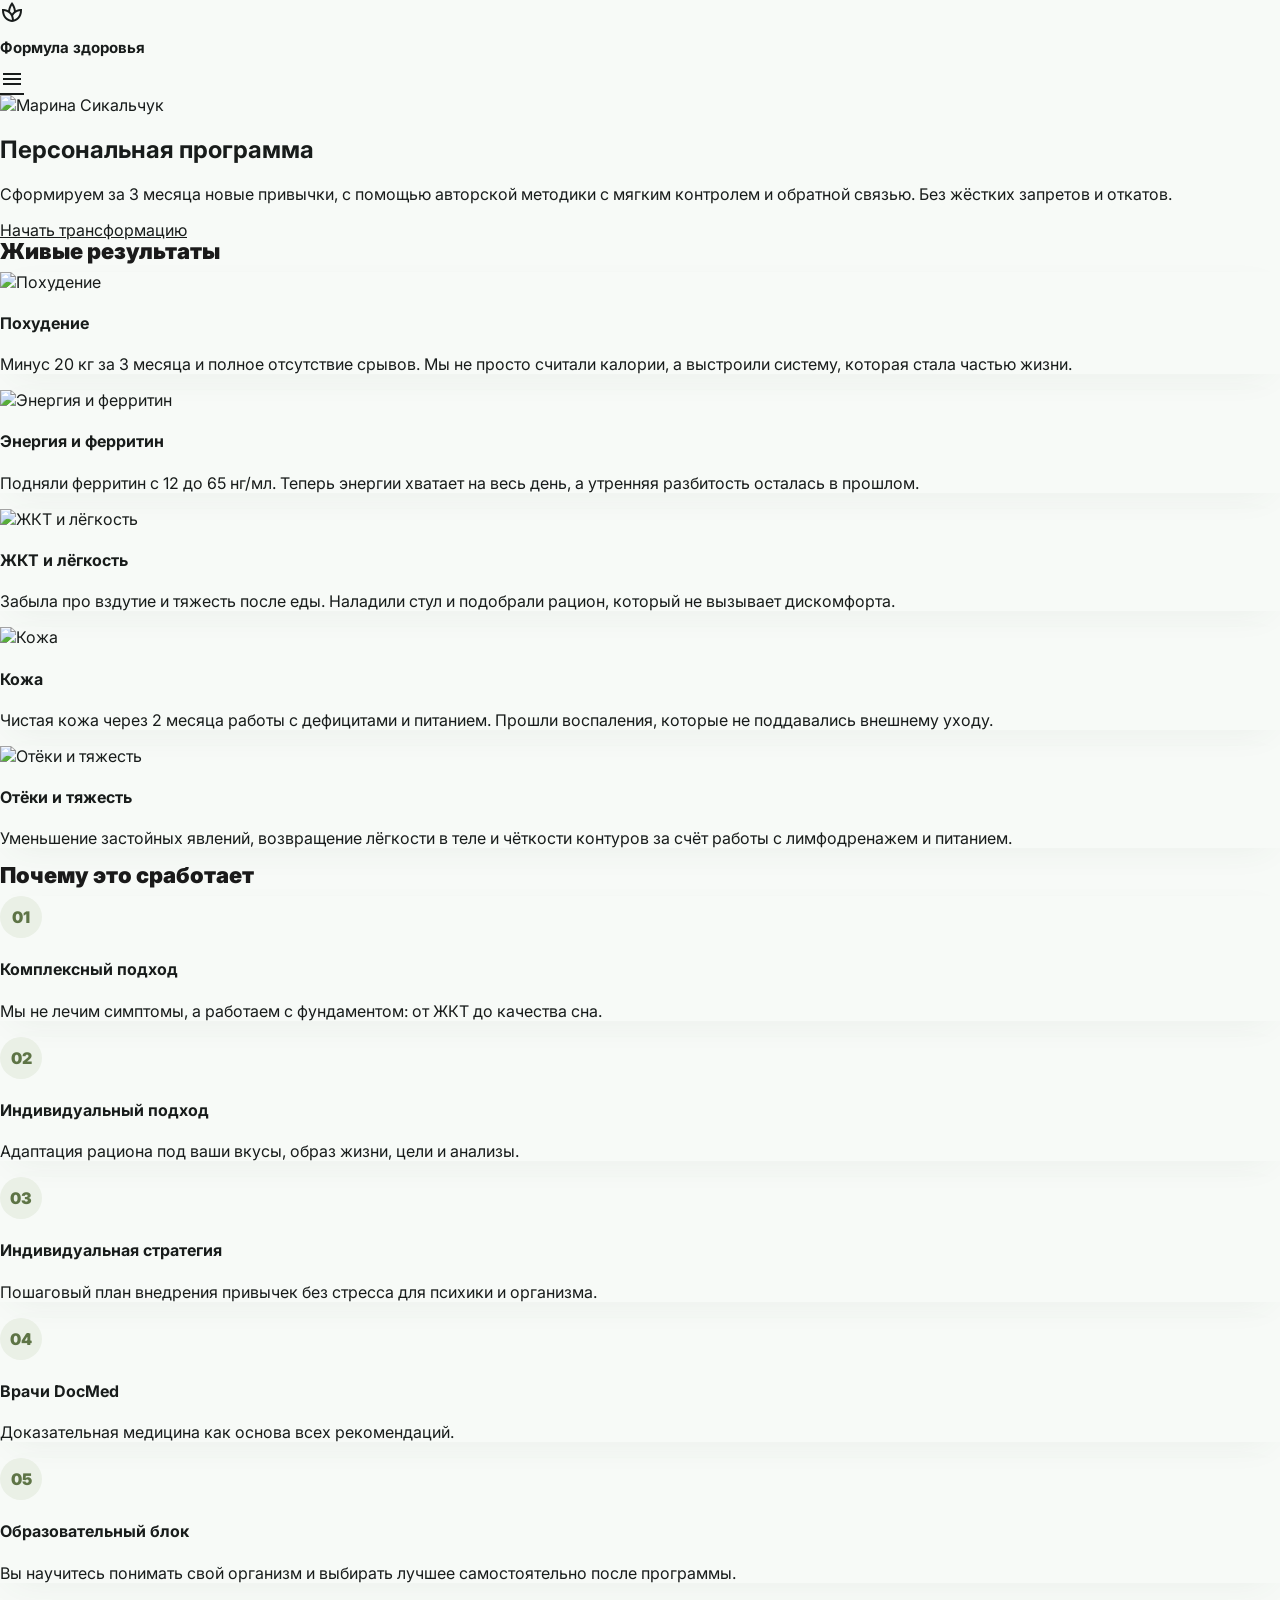
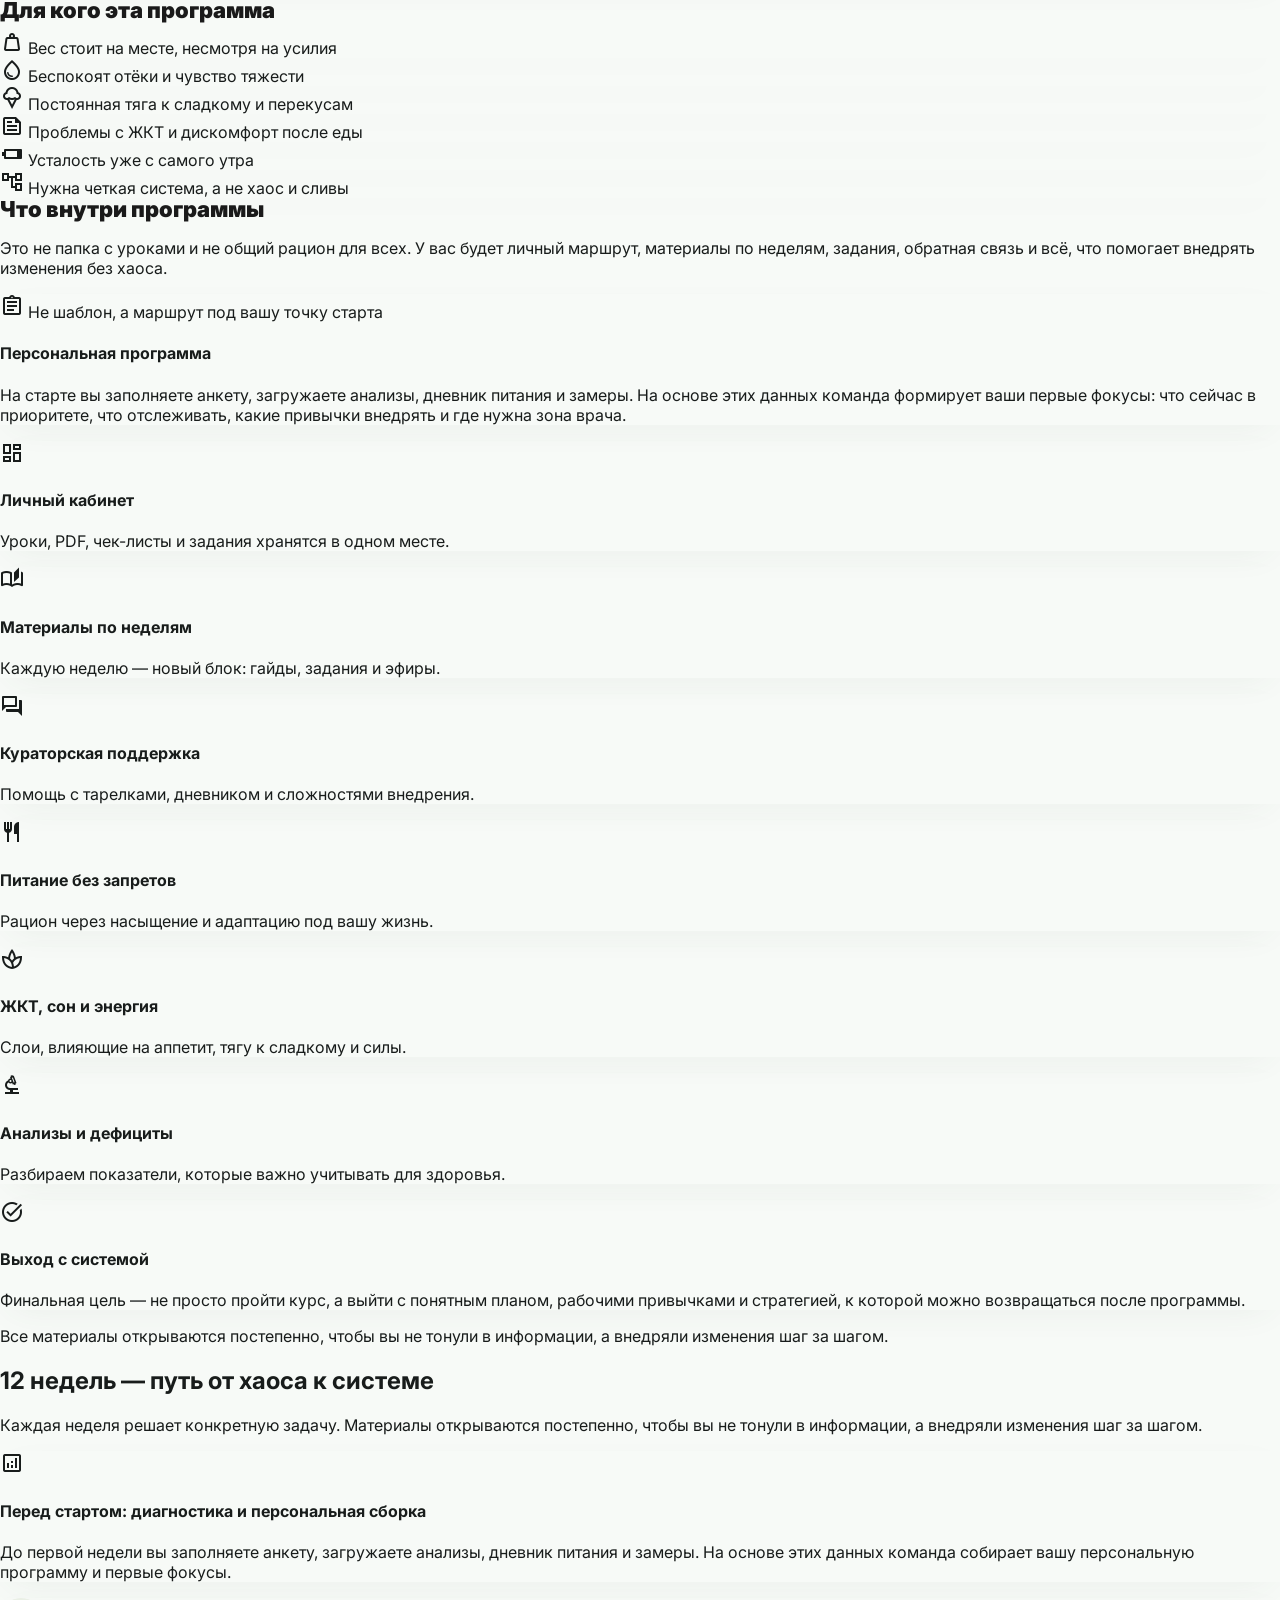
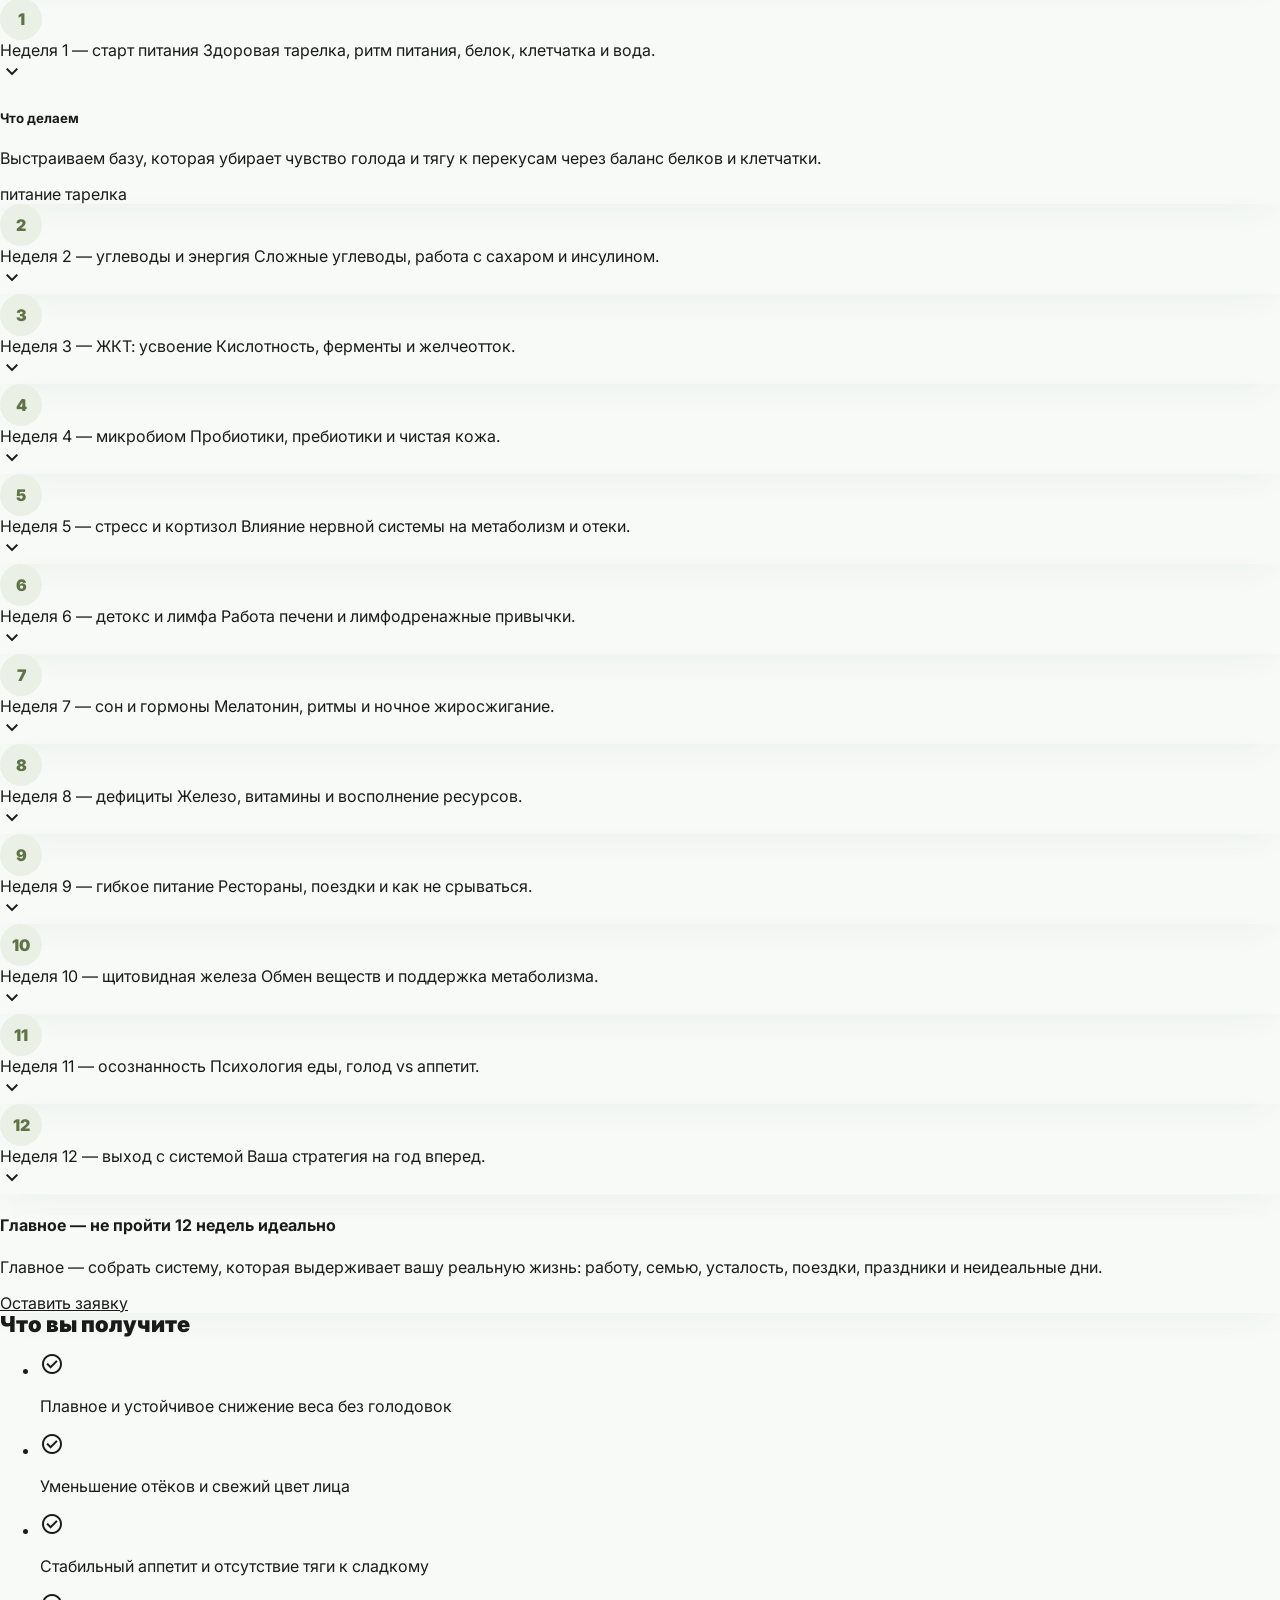
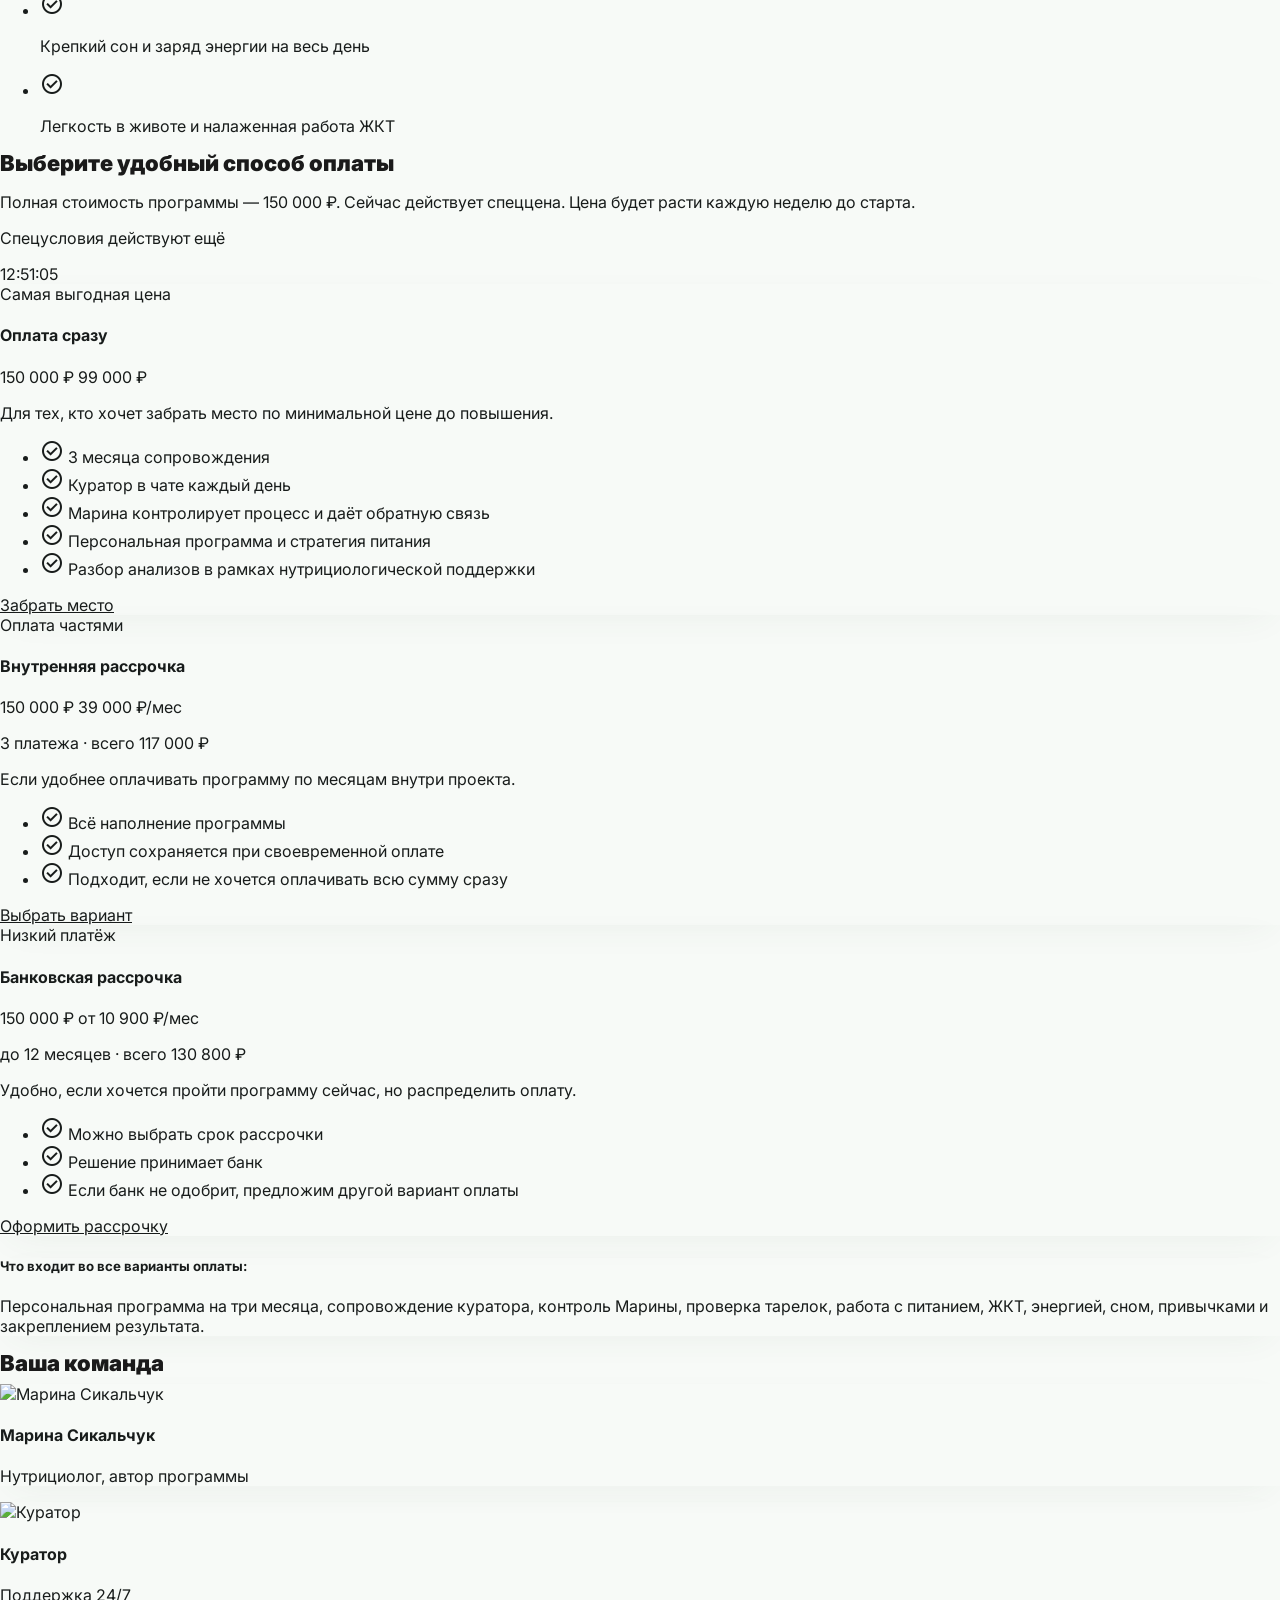
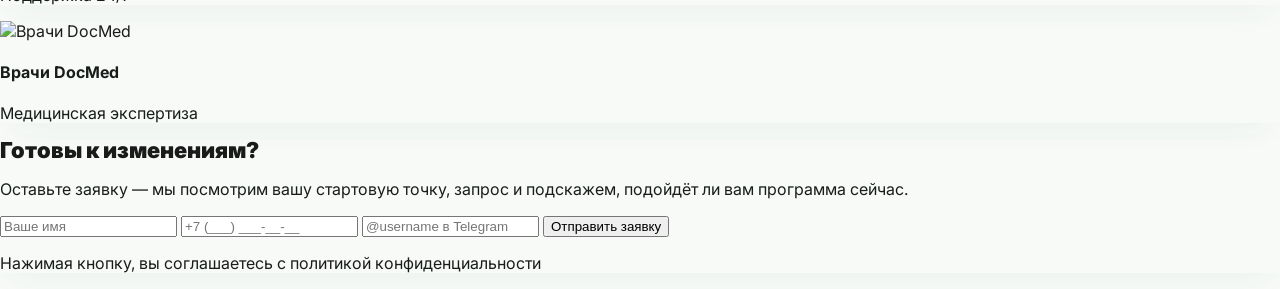
==== commit e8b4c494: "Stop landing header from sticking on scroll" ====
--- a/index.html
+++ b/index.html
@@ -1,411 +1,830 @@
 <!doctype html>
-<html lang="ru">
+<html class="light" lang="ru">
   <head>
-    <meta charset="UTF-8" />
-    <meta name="viewport" content="width=device-width, initial-scale=1.0" />
-    <title>Формула здоровья на три месяца</title>
-    <link rel="stylesheet" href="styles.css" />
+    <meta charset="utf-8" />
+    <meta content="width=device-width, initial-scale=1.0, viewport-fit=cover" name="viewport" />
+    <title>Формула здоровья — Программа Марины Сикальчук</title>
+    <script src="https://cdn.tailwindcss.com?plugins=forms,container-queries"></script>
+    <link href="https://fonts.googleapis.com/css2?family=Inter:wght@100..900&display=swap" rel="stylesheet" />
+    <link href="https://fonts.googleapis.com/css2?family=Material+Symbols+Outlined:wght,FILL@100..700,0..1&display=swap" rel="stylesheet" />
+    <link rel="stylesheet" href="styles.css?v=landing-stitch-20260529" />
+    <script id="tailwind-config">
+      tailwind.config = {
+        darkMode: "class",
+        theme: {
+          extend: {
+            colors: {
+              "on-background": "#181c1b",
+              "surface-tint": "#4f6538",
+              "tertiary-container": "#5c744b",
+              "on-tertiary-fixed": "#0c2002",
+              tertiary: "#445b35",
+              "on-surface": "#181c1b",
+              background: "#f7faf7",
+              "sage-accent": "#DFE8D8",
+              "surface-container-highest": "#e0e3e0",
+              "border-soft": "#DDE7DA",
+              secondary: "#5a6058",
+              "tertiary-fixed-dim": "#b4cf9f",
+              "surface-container-lowest": "#ffffff",
+              "tertiary-fixed": "#cfebb9",
+              "inverse-surface": "#2d3130",
+              "on-surface-variant": "#44483e",
+              "outline-variant": "#c5c8bb",
+              "secondary-container": "#dee4da",
+              "primary-fixed-dim": "#b6cf99",
+              "on-primary-fixed": "#0e2000",
+              "inverse-on-surface": "#eef1ee",
+              "on-primary-container": "#dff9c0",
+              "surface-container-high": "#e6e9e6",
+              outline: "#75786d",
+              "text-primary": "#1A1A1A",
+              "on-secondary": "#ffffff",
+              "surface-bright": "#f7faf7",
+              "surface-variant": "#e0e3e0",
+              "surface-dim": "#d8dbd8",
+              "on-error-container": "#93000a",
+              "on-secondary-container": "#60665e",
+              "on-tertiary-container": "#ddf9c6",
+              "text-muted": "#6F7E6C",
+              "secondary-fixed": "#dee4da",
+              "on-primary-fixed-variant": "#384d23",
+              "surface-container-low": "#f1f4f1",
+              "on-primary": "#ffffff",
+              "on-secondary-fixed": "#171d17",
+              "primary-container": "#5e7446",
+              "on-tertiary-fixed-variant": "#364d28",
+              "shadow-glow": "rgba(70, 88, 62, 0.08)",
+              "on-error": "#ffffff",
+              surface: "#f7faf7",
+              "primary-fixed": "#d2ebb3",
+              error: "#ba1a1a",
+              "error-container": "#ffdad6",
+              "surface-container": "#ecefec",
+              "on-secondary-fixed-variant": "#424841",
+              "secondary-fixed-dim": "#c2c8bf",
+              "inverse-primary": "#b6cf99",
+              "card-surface": "#FFFFFF",
+              primary: "#465b30",
+              "on-tertiary": "#ffffff",
+            },
+            borderRadius: {
+              DEFAULT: "0.25rem",
+              lg: "0.5rem",
+              xl: "0.75rem",
+              full: "9999px",
+            },
+            spacing: {
+              "card-padding-lg": "34px",
+              "section-gap-mobile": "48px",
+              "gutter-desktop": "32px",
+              "card-padding-sm": "24px",
+              "section-gap-desktop": "72px",
+              "container-max": "1180px",
+              "gutter-mobile": "24px",
+            },
+            fontFamily: {
+              "label-eyebrow": ["Inter"],
+              "display-h1": ["Inter"],
+              "card-h3": ["Inter"],
+              "body-base": ["Inter"],
+              "body-intro": ["Inter"],
+              "display-h1-mobile": ["Inter"],
+              "section-h2-mobile": ["Inter"],
+              "section-h2": ["Inter"],
+            },
+            fontSize: {
+              "label-eyebrow": ["13px", { lineHeight: "1.1", letterSpacing: "0.05em", fontWeight: "850" }],
+              "display-h1": ["78px", { lineHeight: "0.98", letterSpacing: "-0.02em", fontWeight: "900" }],
+              "card-h3": ["30px", { lineHeight: "1.08", fontWeight: "800" }],
+              "body-base": ["18px", { lineHeight: "1.38", fontWeight: "400" }],
+              "body-intro": ["21px", { lineHeight: "1.35", fontWeight: "400" }],
+              "display-h1-mobile": ["42px", { lineHeight: "1.0", letterSpacing: "-0.01em", fontWeight: "900" }],
+              "section-h2-mobile": ["34px", { lineHeight: "1.04", fontWeight: "900" }],
+              "section-h2": ["60px", { lineHeight: "1.04", fontWeight: "900" }],
+            },
+          },
+        },
+      };
+    </script>
+    <style>
+      body {
+        min-height: max(884px, 100dvh);
+        background-color: #f7faf7;
+        color: #181c1b;
+        font-family: "Inter", sans-serif;
+        -webkit-font-smoothing: antialiased;
+      }
+
+      .glass-card {
+        background: rgba(255, 255, 255, 0.84);
+        backdrop-filter: blur(18px);
+        border: 1px solid #dde7da;
+      }
+
+      .organic-shadow {
+        box-shadow: 0 10px 36px -12px rgba(70, 88, 62, 0.08);
+      }
+
+      .material-symbols-outlined {
+        font-variation-settings: "FILL" 0, "wght" 400, "GRAD" 0, "opsz" 24;
+      }
+
+      .no-scrollbar::-webkit-scrollbar {
+        display: none;
+      }
+
+      .no-scrollbar {
+        -ms-overflow-style: none;
+        scrollbar-width: none;
+      }
+
+      details > summary {
+        list-style: none;
+      }
+
+      details > summary::-webkit-details-marker {
+        display: none;
+      }
+
+      .step-indicator {
+        width: 42px;
+        height: 42px;
+        display: flex;
+        align-items: center;
+        justify-content: center;
+        background: #eaf0e6;
+        color: #5e7446;
+        border-radius: 50%;
+        font-weight: 900;
+      }
+
+      .active-scale:active {
+        transform: scale(0.95);
+        transition: transform 0.2s;
+      }
+
+      .hero-image-container {
+        z-index: 10;
+      }
+    </style>
   </head>
-  <body>
-    <main id="top">
-      <section class="hero-section">
-        <div class="hero-copy">
-          <div class="eyebrow">Старт 1 июля · три месяца сопровождения</div>
-          <h1>Индивидуальное сопровождение</h1>
-          <p>
-            Три месяца рядом с Мариной и куратором, чтобы питание, движение,
-            сон и забота о себе стали обычным ритмом жизни.
+  <body class="overflow-x-hidden">
+    <header class="absolute top-0 w-full z-50 bg-surface/40 backdrop-blur-md flex justify-between items-center h-16 px-gutter-mobile">
+      <div class="flex items-center gap-2">
+        <span class="material-symbols-outlined text-primary text-xl">spa</span>
+        <h1 class="font-label-eyebrow tracking-widest text-primary uppercase" style="font-size: 15px;">Формула здоровья</h1>
+      </div>
+      <a class="material-symbols-outlined text-on-surface-variant hover:opacity-80 transition-opacity active-scale text-2xl" href="#price">menu</a>
+    </header>
+
+    <main class="pb-24">
+      <section class="relative overflow-hidden min-h-[90vh] flex flex-col">
+        <div class="relative w-full h-[600px] hero-image-container">
+          <img
+            alt="Марина Сикальчук"
+            class="w-full h-full object-cover"
+            src="https://lh3.googleusercontent.com/aida-public/[base64]"
+          />
+        </div>
+        <div class="relative z-20 px-gutter-mobile -mt-10 bg-surface pt-12 pb-10 rounded-t-[40px] shadow-[0_-20px_40px_rgba(0,0,0,0.05)]">
+          <h1 class="font-section-h2-mobile text-section-h2-mobile text-text-primary mb-2">Персональная программа</h1>
+          <p class="font-body-intro text-body-intro text-text-muted mb-8 leading-relaxed">
+            Сформируем за 3 месяца новые привычки, с помощью авторской методики с мягким контролем и обратной связью.
+            <span class="font-bold text-primary">Без жёстких запретов и откатов.</span>
           </p>
-          <div class="hero-actions">
-            <a class="primary-btn" href="#booking">Оставить заявку</a>
-            <a class="secondary-btn" href="#why">Почему это сработает</a>
+          <a class="w-full bg-primary-container text-on-primary h-[64px] rounded-2xl font-[880] text-lg active-scale shadow-lg shadow-primary-container/20 flex items-center justify-center" href="#booking">
+            Начать трансформацию
+          </a>
+        </div>
+      </section>
+
+      <section class="px-gutter-mobile py-section-gap-mobile bg-surface">
+        <h3 class="font-section-h2-mobile text-section-h2-mobile text-text-primary mb-8">Живые результаты</h3>
+        <div class="grid gap-6">
+          <article class="bg-card-surface p-card-padding-sm rounded-[30px] border border-border-soft organic-shadow transition-all duration-700 ease-out">
+            <div class="aspect-video mb-4 overflow-hidden rounded-xl">
+              <img alt="Похудение" class="w-full h-full object-cover" src="https://lh3.googleusercontent.com/aida-public/[base64]" />
+            </div>
+            <h4 class="font-card-h3 text-xl mb-2 text-primary">Похудение</h4>
+            <p class="text-text-muted text-sm leading-relaxed">Минус 20 кг за 3 месяца и полное отсутствие срывов. Мы не просто считали калории, а выстроили систему, которая стала частью жизни.</p>
+          </article>
+
+          <article class="bg-card-surface p-card-padding-sm rounded-[30px] border border-border-soft organic-shadow transition-all duration-700 ease-out">
+            <div class="aspect-video mb-4 overflow-hidden rounded-xl">
+              <img alt="Энергия и ферритин" class="w-full h-full object-cover" src="https://lh3.googleusercontent.com/aida-public/[base64]" />
+            </div>
+            <h4 class="font-card-h3 text-xl mb-2 text-primary">Энергия и ферритин</h4>
+            <p class="text-text-muted text-sm leading-relaxed">Подняли ферритин с 12 до 65 нг/мл. Теперь энергии хватает на весь день, а утренняя разбитость осталась в прошлом.</p>
+          </article>
+
+          <article class="bg-card-surface p-card-padding-sm rounded-[30px] border border-border-soft organic-shadow transition-all duration-700 ease-out">
+            <div class="aspect-video mb-4 overflow-hidden rounded-xl">
+              <img alt="ЖКТ и лёгкость" class="w-full h-full object-cover" src="https://lh3.googleusercontent.com/aida-public/[base64]" />
+            </div>
+            <h4 class="font-card-h3 text-xl mb-2 text-primary">ЖКТ и лёгкость</h4>
+            <p class="text-text-muted text-sm leading-relaxed">Забыла про вздутие и тяжесть после еды. Наладили стул и подобрали рацион, который не вызывает дискомфорта.</p>
+          </article>
+
+          <article class="bg-card-surface p-card-padding-sm rounded-[30px] border border-border-soft organic-shadow transition-all duration-700 ease-out">
+            <div class="aspect-video mb-4 overflow-hidden rounded-xl">
+              <img alt="Кожа" class="w-full h-full object-cover" src="https://lh3.googleusercontent.com/aida-public/[base64]" />
+            </div>
+            <h4 class="font-card-h3 text-xl mb-2 text-primary">Кожа</h4>
+            <p class="text-text-muted text-sm leading-relaxed">Чистая кожа через 2 месяца работы с дефицитами и питанием. Прошли воспаления, которые не поддавались внешнему уходу.</p>
+          </article>
+
+          <article class="bg-card-surface p-card-padding-sm rounded-[30px] border border-border-soft organic-shadow transition-all duration-700 ease-out">
+            <div class="aspect-video mb-4 overflow-hidden rounded-xl">
+              <img alt="Отёки и тяжесть" class="w-full h-full object-cover" src="https://lh3.googleusercontent.com/aida-public/[base64]" />
+            </div>
+            <h4 class="font-card-h3 text-xl mb-2 text-primary">Отёки и тяжесть</h4>
+            <p class="text-text-muted text-sm leading-relaxed">Уменьшение застойных явлений, возвращение лёгкости в теле и чёткости контуров за счёт работы с лимфодренажем и питанием.</p>
+          </article>
+        </div>
+      </section>
+
+      <section class="bg-surface-container-low px-gutter-mobile py-section-gap-mobile">
+        <h3 class="font-section-h2-mobile text-section-h2-mobile text-text-primary mb-8">Почему это сработает</h3>
+        <div class="grid gap-4">
+          <article class="bg-card-surface p-card-padding-sm rounded-[30px] border border-border-soft organic-shadow">
+            <div class="step-indicator mb-4 text-sm">01</div>
+            <h4 class="font-card-h3 text-xl mb-2">Комплексный подход</h4>
+            <p class="text-text-muted text-sm leading-relaxed">Мы не лечим симптомы, а работаем с фундаментом: от ЖКТ до качества сна.</p>
+          </article>
+          <article class="bg-card-surface p-card-padding-sm rounded-[30px] border border-border-soft organic-shadow">
+            <div class="step-indicator mb-4 text-sm">02</div>
+            <h4 class="font-card-h3 text-xl mb-2">Индивидуальный подход</h4>
+            <p class="text-text-muted text-sm leading-relaxed">Адаптация рациона под ваши вкусы, образ жизни, цели и анализы.</p>
+          </article>
+          <article class="bg-card-surface p-card-padding-sm rounded-[30px] border border-border-soft organic-shadow">
+            <div class="step-indicator mb-4 text-sm">03</div>
+            <h4 class="font-card-h3 text-xl mb-2">Индивидуальная стратегия</h4>
+            <p class="text-text-muted text-sm leading-relaxed">Пошаговый план внедрения привычек без стресса для психики и организма.</p>
+          </article>
+          <article class="bg-card-surface p-card-padding-sm rounded-[30px] border border-border-soft organic-shadow">
+            <div class="step-indicator mb-4 text-sm">04</div>
+            <h4 class="font-card-h3 text-xl mb-2">Врачи DocMed</h4>
+            <p class="text-text-muted text-sm leading-relaxed">Доказательная медицина как основа всех рекомендаций.</p>
+          </article>
+          <article class="bg-card-surface p-card-padding-sm rounded-[30px] border border-border-soft organic-shadow">
+            <div class="step-indicator mb-4 text-sm">05</div>
+            <h4 class="font-card-h3 text-xl mb-2">Образовательный блок</h4>
+            <p class="text-text-muted text-sm leading-relaxed">Вы научитесь понимать свой организм и выбирать лучшее самостоятельно после программы.</p>
+          </article>
+        </div>
+      </section>
+
+      <section class="px-gutter-mobile py-section-gap-mobile">
+        <h3 class="font-section-h2-mobile text-section-h2-mobile text-text-primary mb-8">Для кого эта программа</h3>
+        <div class="space-y-4">
+          <div class="flex items-center gap-4 p-5 bg-white rounded-2xl border-l-4 border-primary organic-shadow">
+            <span class="material-symbols-outlined text-primary">weight</span>
+            <span class="font-body-base">Вес стоит на месте, несмотря на усилия</span>
           </div>
-          <div class="hero-proof">
-            <span>ежедневная поддержка</span>
-            <span>меню и рецепты</span>
-            <span>разбор анализов</span>
+          <div class="flex items-center gap-4 p-5 bg-white rounded-2xl border-l-4 border-primary organic-shadow">
+            <span class="material-symbols-outlined text-primary">water_drop</span>
+            <span class="font-body-base">Беспокоят отёки и чувство тяжести</span>
           </div>
-          <div class="hero-metrics" aria-label="Коротко о формате">
-            <div><b>3</b><span>месяца</span></div>
-            <div><b>1:1</b><span>стратегия</span></div>
-            <div><b>ежедневно</b><span>чат с куратором</span></div>
+          <div class="flex items-center gap-4 p-5 bg-white rounded-2xl border-l-4 border-primary organic-shadow">
+            <span class="material-symbols-outlined text-primary">icecream</span>
+            <span class="font-body-base">Постоянная тяга к сладкому и перекусам</span>
           </div>
-        </div>
-
-        <div class="hero-media" aria-label="Марина с тарелкой сбалансированного питания">
-          <img src="assets/marina-food.jpg" alt="Марина с полезным блюдом" />
-          <div class="hero-card">
-            <b>Формула здоровья</b>
-            <span>не марафон, а 3 месяца мягкой перестройки привычек</span>
+          <div class="flex items-center gap-4 p-5 bg-white rounded-2xl border-l-4 border-primary organic-shadow">
+            <span class="material-symbols-outlined text-primary">feed</span>
+            <span class="font-body-base">Проблемы с ЖКТ и дискомфорт после еды</span>
           </div>
-        </div>
-      </section>
-
-      <section class="belief-section" id="why">
-        <div class="belief-card">
-          <span class="eyebrow">Главная идея</span>
-          <h2>Вы срывались не потому, что у вас нет силы воли</h2>
-          <div class="motivation-visual" aria-label="Почему марафоны часто не держатся">
-            <div class="curve-card weak">
-              <span>марафон</span>
-              <div class="curve-line"></div>
-              <b>быстрый старт</b>
-              <small>мотивация падает</small>
-            </div>
-            <div class="curve-card strong">
-              <span>сопровождение</span>
-              <div class="curve-line"></div>
-              <b>новый ритм</b>
-              <small>поддержка держит темп</small>
-            </div>
+          <div class="flex items-center gap-4 p-5 bg-white rounded-2xl border-l-4 border-primary organic-shadow">
+            <span class="material-symbols-outlined text-primary">battery_low</span>
+            <span class="font-body-base">Усталость уже с самого утра</span>
           </div>
-        </div>
-        <div class="mini-grid">
-          <article>
-            <strong>1</strong>
-            <h3>Сначала убираем хаос</h3>
-            <p>Питание, сон, вода, белок, первые шаги.</p>
-          </article>
-          <article>
-            <strong>2</strong>
-            <h3>Потом закрепляем ритм</h3>
-            <p>Куратор помогает не бросить после первого азарта.</p>
-          </article>
-          <article>
-            <strong>3</strong>
-            <h3>В конце делаем систему</h3>
-            <p>Понятный план, который можно продолжать самой.</p>
-          </article>
-        </div>
-      </section>
-
-      <section class="problem-section">
-        <div class="section-head">
-          <span class="eyebrow">Для кого</span>
-          <h2>Если хочется легче тело, спокойнее аппетит и больше энергии</h2>
-        </div>
-        <div class="problem-strip">
-          <article>
-            <div class="visual-icon weight-icon"></div>
-            <h3>Вес и отёки</h3>
-            <p>Тело “тяжёлое”, вес стоит, диеты надоели.</p>
-          </article>
-          <article>
-            <div class="visual-icon craving-icon"></div>
-            <h3>Сладкое и срывы</h3>
-            <p>Днём держитесь, вечером тянет на перекусы.</p>
-          </article>
-          <article>
-            <div class="visual-icon gut-icon"></div>
-            <h3>ЖКТ и кожа</h3>
-            <p>Вздутие, стул, акне, волосы и ногти.</p>
-          </article>
-          <article>
-            <div class="visual-icon energy-icon"></div>
-            <h3>Усталость</h3>
-            <p>Мало ресурса, сон и движение всё время “потом”.</p>
-          </article>
-        </div>
-      </section>
-
-      <section class="method-section">
-        <div class="image-panel">
-          <img src="assets/marina-portrait.jpg" alt="Марина Сикальчук" />
-        </div>
-        <div class="method-copy">
-          <span class="eyebrow">Как устроена программа</span>
-          <h2>Мы не даём вам “идеальный план” и не оставляем с ним одну</h2>
-          <div class="support-loop" aria-label="Цикл сопровождения">
-            <div class="loop-node">анкета</div>
-            <div class="loop-node">стратегия</div>
-            <div class="loop-node">чат</div>
-            <div class="loop-node">тарелки</div>
-            <div class="loop-node">коррекция</div>
+          <div class="flex items-center gap-4 p-5 bg-white rounded-2xl border-l-4 border-primary organic-shadow">
+            <span class="material-symbols-outlined text-primary">account_tree</span>
+            <span class="font-body-base">Нужна четкая система, а не хаос и сливы</span>
           </div>
-          <div class="phone-mock">
-            <div class="phone-head">чат с куратором</div>
-            <div class="message incoming">Как собрать ужин, если я не дома?</div>
-            <div class="message outgoing">Покажите меню, выберем спокойный вариант.</div>
-            <div class="plate-card">
-              <span>тарелка</span>
-              <div class="plate-visual">
-                <i></i><i></i><i></i>
-              </div>
+        </div>
+      </section>
+
+      <section class="bg-surface-container-low px-gutter-mobile py-section-gap-mobile">
+        <h3 class="font-section-h2-mobile text-section-h2-mobile text-text-primary mb-4">Что внутри программы</h3>
+        <p class="text-text-muted text-sm mb-8 leading-relaxed">
+          Это не папка с уроками и не общий рацион для всех. У вас будет личный маршрут, материалы по неделям, задания, обратная связь и всё, что помогает внедрять изменения без хаоса.
+        </p>
+        <div class="grid grid-cols-2 gap-4">
+          <article class="col-span-2 bg-white p-6 rounded-[30px] border border-border-soft organic-shadow">
+            <div class="flex justify-between items-start mb-4">
+              <span class="material-symbols-outlined text-primary text-3xl">assignment</span>
+              <span class="bg-primary/10 text-primary text-[10px] px-3 py-1 rounded-full font-bold uppercase">Не шаблон, а маршрут под вашу точку старта</span>
+            </div>
+            <h4 class="font-card-h3 text-xl mb-3">Персональная программа</h4>
+            <p class="text-text-muted text-sm leading-relaxed">На старте вы заполняете анкету, загружаете анализы, дневник питания и замеры. На основе этих данных команда формирует ваши первые фокусы: что сейчас в приоритете, что отслеживать, какие привычки внедрять и где нужна зона врача.</p>
+          </article>
+
+          <article class="bg-white p-5 rounded-[30px] border border-border-soft organic-shadow">
+            <span class="material-symbols-outlined text-primary mb-3">dashboard</span>
+            <h4 class="font-card-h3 text-[15px] mb-2 leading-tight">Личный кабинет</h4>
+            <p class="text-text-muted text-[12px] leading-tight">Уроки, PDF, чек-листы и задания хранятся в одном месте.</p>
+          </article>
+          <article class="bg-white p-5 rounded-[30px] border border-border-soft organic-shadow">
+            <span class="material-symbols-outlined text-primary mb-3">auto_stories</span>
+            <h4 class="font-card-h3 text-[15px] mb-2 leading-tight">Материалы по неделям</h4>
+            <p class="text-text-muted text-[12px] leading-tight">Каждую неделю — новый блок: гайды, задания и эфиры.</p>
+          </article>
+          <article class="bg-white p-5 rounded-[30px] border border-border-soft organic-shadow">
+            <span class="material-symbols-outlined text-primary mb-3">forum</span>
+            <h4 class="font-card-h3 text-[15px] mb-2 leading-tight">Кураторская поддержка</h4>
+            <p class="text-text-muted text-[12px] leading-tight">Помощь с тарелками, дневником и сложностями внедрения.</p>
+          </article>
+          <article class="bg-white p-5 rounded-[30px] border border-border-soft organic-shadow">
+            <span class="material-symbols-outlined text-primary mb-3">restaurant</span>
+            <h4 class="font-card-h3 text-[15px] mb-2 leading-tight">Питание без запретов</h4>
+            <p class="text-text-muted text-[12px] leading-tight">Рацион через насыщение и адаптацию под вашу жизнь.</p>
+          </article>
+          <article class="bg-white p-5 rounded-[30px] border border-border-soft organic-shadow">
+            <span class="material-symbols-outlined text-primary mb-3">spa</span>
+            <h4 class="font-card-h3 text-[15px] mb-2 leading-tight">ЖКТ, сон и энергия</h4>
+            <p class="text-text-muted text-[12px] leading-tight">Слои, влияющие на аппетит, тягу к сладкому и силы.</p>
+          </article>
+          <article class="bg-white p-5 rounded-[30px] border border-border-soft organic-shadow">
+            <span class="material-symbols-outlined text-primary mb-3">biotech</span>
+            <h4 class="font-card-h3 text-[15px] mb-2 leading-tight">Анализы и дефициты</h4>
+            <p class="text-text-muted text-[12px] leading-tight">Разбираем показатели, которые важно учитывать для здоровья.</p>
+          </article>
+          <article class="col-span-2 bg-[#3F5630] p-6 rounded-[30px] organic-shadow text-white">
+            <div class="flex items-center gap-3 mb-3">
+              <span class="material-symbols-outlined text-white text-3xl">task_alt</span>
+              <h4 class="font-card-h3 text-xl">Выход с системой</h4>
+            </div>
+            <p class="opacity-90 text-sm leading-relaxed">Финальная цель — не просто пройти курс, а выйти с понятным планом, рабочими привычками и стратегией, к которой можно возвращаться после программы.</p>
+          </article>
+        </div>
+        <p class="mt-8 text-center text-[13px] text-text-muted font-medium px-4">Все материалы открываются постепенно, чтобы вы не тонули в информации, а внедряли изменения шаг за шагом.</p>
+      </section>
+
+      <section class="bg-surface-container-low px-gutter-mobile py-section-gap-mobile" id="roadmap">
+        <div class="mb-10">
+          <h2 class="font-section-h2-mobile text-section-h2-mobile text-text-primary mb-4">12 недель — путь от хаоса к системе</h2>
+          <p class="text-text-muted text-sm leading-relaxed">Каждая неделя решает конкретную задачу. Материалы открываются постепенно, чтобы вы не тонули в информации, а внедряли изменения шаг за шагом.</p>
+        </div>
+        <div class="bg-white p-6 rounded-[30px] border border-border-soft organic-shadow mb-8 relative overflow-hidden">
+          <div class="flex items-start gap-4">
+            <div class="bg-primary/10 p-3 rounded-2xl">
+              <span class="material-symbols-outlined text-primary text-2xl">analytics</span>
+            </div>
+            <div>
+              <h4 class="font-card-h3 text-xl mb-2">Перед стартом: диагностика и персональная сборка</h4>
+              <p class="text-text-muted text-sm leading-relaxed">До первой недели вы заполняете анкету, загружаете анализы, дневник питания и замеры. На основе этих данных команда собирает вашу персональную программу и первые фокусы.</p>
             </div>
           </div>
         </div>
-      </section>
-
-      <section class="program-section" id="program">
-        <div class="section-head center">
-          <span class="eyebrow">Что внутри</span>
-          <h2>Всё, что помогает встроить здоровье в обычную жизнь</h2>
-        </div>
-        <div class="program-grid">
-          <article>
-            <span class="tile-mark">01</span>
-            <h3>Меню и рецепты</h3>
-            <p>блюда · заготовки · работа</p>
-          </article>
-          <article>
-            <span class="tile-mark">02</span>
-            <h3>Питание без запретов</h3>
-            <p>белок · клетчатка · кафе</p>
-          </article>
-          <article>
-            <span class="tile-mark">03</span>
-            <h3>ЖКТ и микробиота</h3>
-            <p>реакции · вздутие · стул</p>
-          </article>
-          <article>
-            <span class="tile-mark">04</span>
-            <h3>Сон и энергия</h3>
-            <p>сон · ресурс · привычки</p>
-          </article>
-          <article>
-            <span class="tile-mark">05</span>
-            <h3>Дефициты и анализы</h3>
-            <p>железо · витамин D · БАДы</p>
-          </article>
-          <article>
-            <span class="tile-mark">06</span>
-            <h3>Эксперты проекта</h3>
-            <p>гастроэнтеролог · эндокринолог</p>
-          </article>
-        </div>
-      </section>
-
-      <section class="weeks-section" id="weeks">
-        <div class="section-head">
-          <span class="eyebrow">Путь на три месяца</span>
-          <h2>Недели можно раскрыть и посмотреть подробнее</h2>
-          <p>Нажмите на любую строку — внутри коротко написано, что будет в фокусе.</p>
-        </div>
-        <div class="month-map" aria-label="Визуальная карта трёх месяцев">
-          <article>
-            <span>месяц 1</span>
-            <b>база</b>
-            <small>тарелка · ЖКТ · режим</small>
-          </article>
-          <article>
-            <span>месяц 2</span>
-            <b>тело</b>
-            <small>сон · энергия · дефициты</small>
-          </article>
-          <article>
-            <span>месяц 3</span>
-            <b>ритм</b>
-            <small>движение · баланс · выход</small>
-          </article>
-        </div>
-        <div class="weeks-list">
-          <details open>
-            <summary><span>1</span> Старт и база питания <i></i></summary>
-            <p>Убираем хаос, собираем тарелку, белок, клетчатку и первый понятный ритм.</p>
-          </details>
-          <details>
-            <summary><span>2</span> Закрепление питания <i></i></summary>
-            <p>Голод, насыщение, полезные продукты, причины плато веса и первые корректировки.</p>
-          </details>
-          <details>
-            <summary><span>3</span> ЖКТ и самочувствие <i></i></summary>
-            <p>Вздутие, запоры, продукты-триггеры, реакции организма и эфир гастроэнтеролога.</p>
-          </details>
-          <details>
-            <summary><span>4</span> Реальная жизнь <i></i></summary>
-            <p>Кафе, работа, поездки, перекусы, заготовки и питание без постоянного контроля.</p>
-          </details>
-          <details>
-            <summary><span>5</span> Микробиота и энергия <i></i></summary>
-            <p>Питание для ЖКТ, клетчатка, воспаление, хроническая усталость и ресурс.</p>
-          </details>
-          <details>
-            <summary><span>6</span> Сон и восстановление <i></i></summary>
-            <p>Сон, вечерние привычки, аппетит, энергия и маленькие действия для восстановления.</p>
-          </details>
-          <details>
-            <summary><span>7</span> Тяга к сладкому <i></i></summary>
-            <p>Пищевое поведение, эмоциональный голод, переедание и стратегии без запретов.</p>
-          </details>
-          <details>
-            <summary><span>8</span> Дефициты и витамины <i></i></summary>
-            <p>Симптомы дефицитов, железо, витамин D, анализы и добавки по приоритетам.</p>
-          </details>
-          <details>
-            <summary><span>9</span> Движение и тело <i></i></summary>
-            <p>Шаги, NEAT, домашние тренировки, осанка и движение без перегруза.</p>
-          </details>
-          <details>
-            <summary><span>10</span> Баланс без откатов <i></i></summary>
-            <p>Праздники, поездки, “неидеальные” дни и питание без чувства вины.</p>
-          </details>
-          <details>
-            <summary><span>11</span> Пересборка под себя <i></i></summary>
-            <p>Личные триггеры, рабочие привычки, реакции организма и гибкий план.</p>
-          </details>
-          <details>
-            <summary><span>12</span> Закрепление и выход <i></i></summary>
-            <p>Финальный план на 3–6 месяцев, правила поддержки и спокойный выход из программы.</p>
-          </details>
-        </div>
-      </section>
-
-      <section class="support-section">
-        <div class="section-head center">
-          <span class="eyebrow">Кто рядом</span>
-          <h2>Вы не остаетесь один на один с планом</h2>
-        </div>
-        <div class="support-grid">
-          <article class="support-card main-person">
-            <img src="assets/marina-portrait.jpg" alt="Марина Сикальчук" />
-            <div>
-              <h3>Марина Сикальчук</h3>
-              <p>стратегия · контроль · обратная связь</p>
-            </div>
-          </article>
-          <article class="support-card">
-            <span class="role-badge">чат</span>
-            <h3>Куратор</h3>
-            <p>тарелки · вопросы · поддержка</p>
-          </article>
-          <article class="support-card">
-            <span class="role-badge">эксперты</span>
-            <h3>Врачи проекта</h3>
-            <p>ЖКТ · гормоны · дефициты</p>
-          </article>
-        </div>
-      </section>
-
-      <section class="proof-section">
-        <div class="section-head">
-          <span class="eyebrow">Отзывы</span>
-          <h2>Сюда добавим живые результаты по самым горячим запросам</h2>
-        </div>
-        <div class="proof-grid">
-          <article><div class="proof-bar w1"></div><b>Вес</b><span>до/после · объёмы</span></article>
-          <article><div class="proof-bar w2"></div><b>Энергия</b><span>сон · подъём</span></article>
-          <article><div class="proof-bar w3"></div><b>ЖКТ</b><span>вздутие · стул</span></article>
-          <article><div class="proof-bar w4"></div><b>Кожа</b><span>акне · отёки</span></article>
-        </div>
-      </section>
-
-      <section class="pricing-section" id="price">
-        <div class="pricing-container">
-          <header class="pricing-head">
-            <div class="pricing-badge">Старт 1 июля</div>
-            <h2>Выберите удобный способ оплаты</h2>
-            <p>
-              Полная стоимость программы — <b>150 000 ₽</b>. Сейчас действует
-              спеццена. Цена будет расти каждую неделю до старта.
-            </p>
-          </header>
-
-          <div class="price-timer">
-            <span>Спецусловия действуют ещё</span>
-            <strong>11:59:15</strong>
+
+        <div class="space-y-4">
+          <details class="group bg-white rounded-2xl border border-border-soft organic-shadow overflow-hidden" open>
+            <summary class="flex items-center justify-between p-5 cursor-pointer">
+              <div class="flex items-center gap-4">
+                <div class="step-indicator group-open:bg-primary group-open:text-white transition-colors">1</div>
+                <div class="flex flex-col">
+                  <span class="font-bold text-sm uppercase tracking-wide">Неделя 1 — старт питания</span>
+                  <span class="text-[12px] text-text-muted truncate max-w-[180px]">Здоровая тарелка, ритм питания, белок, клетчатка и вода.</span>
+                </div>
+              </div>
+              <span class="material-symbols-outlined transition-transform group-open:rotate-180">expand_more</span>
+            </summary>
+            <div class="px-5 pb-5 pt-2 border-t border-border-soft/50 space-y-4">
+              <div>
+                <h5 class="text-xs font-black text-primary uppercase mb-1 tracking-widest">Что делаем</h5>
+                <p class="text-text-muted text-sm">Выстраиваем базу, которая убирает чувство голода и тягу к перекусам через баланс белков и клетчатки.</p>
+              </div>
+              <div class="flex flex-wrap gap-2">
+                <span class="bg-sage-accent px-3 py-1 rounded-full text-[10px] font-bold uppercase text-primary">питание</span>
+                <span class="bg-sage-accent px-3 py-1 rounded-full text-[10px] font-bold uppercase text-primary">тарелка</span>
+              </div>
+            </div>
+          </details>
+          <details class="group bg-white rounded-2xl border border-border-soft organic-shadow overflow-hidden">
+            <summary class="flex items-center justify-between p-5 cursor-pointer">
+              <div class="flex items-center gap-4">
+                <div class="step-indicator group-open:bg-primary group-open:text-white transition-colors">2</div>
+                <div class="flex flex-col">
+                  <span class="font-bold text-sm uppercase tracking-wide">Неделя 2 — углеводы и энергия</span>
+                  <span class="text-[12px] text-text-muted truncate max-w-[180px]">Сложные углеводы, работа с сахаром и инсулином.</span>
+                </div>
+              </div>
+              <span class="material-symbols-outlined transition-transform group-open:rotate-180">expand_more</span>
+            </summary>
+            <div class="px-5 pb-5 pt-2 border-t border-border-soft/50 space-y-4">
+              <h5 class="text-xs font-black text-primary uppercase mb-1 tracking-widest">Что делаем</h5>
+              <p class="text-text-muted text-sm">Учимся выбирать правильное топливо для мозга и тела, чтобы избежать дневных провалов энергии.</p>
+            </div>
+          </details>
+          <details class="group bg-white rounded-2xl border border-border-soft organic-shadow overflow-hidden">
+            <summary class="flex items-center justify-between p-5 cursor-pointer">
+              <div class="flex items-center gap-4">
+                <div class="step-indicator group-open:bg-primary group-open:text-white transition-colors">3</div>
+                <div class="flex flex-col">
+                  <span class="font-bold text-sm uppercase tracking-wide">Неделя 3 — ЖКТ: усвоение</span>
+                  <span class="text-[12px] text-text-muted truncate max-w-[180px]">Кислотность, ферменты и желчеотток.</span>
+                </div>
+              </div>
+              <span class="material-symbols-outlined transition-transform group-open:rotate-180">expand_more</span>
+            </summary>
+            <div class="px-5 pb-5 pt-2 border-t border-border-soft/50 space-y-4">
+              <h5 class="text-xs font-black text-primary uppercase mb-1 tracking-widest">Что делаем</h5>
+              <p class="text-text-muted text-sm">Помогаем организму реально забирать пользу из еды. Работаем с тяжестью и вздутием.</p>
+            </div>
+          </details>
+          <details class="group bg-white rounded-2xl border border-border-soft organic-shadow overflow-hidden">
+            <summary class="flex items-center justify-between p-5 cursor-pointer">
+              <div class="flex items-center gap-4">
+                <div class="step-indicator group-open:bg-primary group-open:text-white transition-colors">4</div>
+                <div class="flex flex-col">
+                  <span class="font-bold text-sm uppercase tracking-wide">Неделя 4 — микробиом</span>
+                  <span class="text-[12px] text-text-muted truncate max-w-[180px]">Пробиотики, пребиотики и чистая кожа.</span>
+                </div>
+              </div>
+              <span class="material-symbols-outlined transition-transform group-open:rotate-180">expand_more</span>
+            </summary>
+            <div class="px-5 pb-5 pt-2 border-t border-border-soft/50 space-y-4">
+              <h5 class="text-xs font-black text-primary uppercase mb-1 tracking-widest">Что делаем</h5>
+              <p class="text-text-muted text-sm">Кормим полезные бактерии, чтобы снизить воспаления и тягу к сладкому на уровне биологии.</p>
+            </div>
+          </details>
+          <details class="group bg-white rounded-2xl border border-border-soft organic-shadow overflow-hidden">
+            <summary class="flex items-center justify-between p-5 cursor-pointer">
+              <div class="flex items-center gap-4">
+                <div class="step-indicator group-open:bg-primary group-open:text-white transition-colors">5</div>
+                <div class="flex flex-col">
+                  <span class="font-bold text-sm uppercase tracking-wide">Неделя 5 — стресс и кортизол</span>
+                  <span class="text-[12px] text-text-muted truncate max-w-[180px]">Влияние нервной системы на метаболизм и отеки.</span>
+                </div>
+              </div>
+              <span class="material-symbols-outlined transition-transform group-open:rotate-180">expand_more</span>
+            </summary>
+            <div class="px-5 pb-5 pt-2 border-t border-border-soft/50 space-y-4">
+              <h5 class="text-xs font-black text-primary uppercase mb-1 tracking-widest">Что делаем</h5>
+              <p class="text-text-muted text-sm">Разбираемся, почему стресс заставляет тело «копить» жир и воду, и как это остановить.</p>
+            </div>
+          </details>
+          <details class="group bg-white rounded-2xl border border-border-soft organic-shadow overflow-hidden">
+            <summary class="flex items-center justify-between p-5 cursor-pointer">
+              <div class="flex items-center gap-4">
+                <div class="step-indicator group-open:bg-primary group-open:text-white transition-colors">6</div>
+                <div class="flex flex-col">
+                  <span class="font-bold text-sm uppercase tracking-wide">Неделя 6 — детокс и лимфа</span>
+                  <span class="text-[12px] text-text-muted truncate max-w-[180px]">Работа печени и лимфодренажные привычки.</span>
+                </div>
+              </div>
+              <span class="material-symbols-outlined transition-transform group-open:rotate-180">expand_more</span>
+            </summary>
+            <div class="px-5 pb-5 pt-2 border-t border-border-soft/50 space-y-4">
+              <h5 class="text-xs font-black text-primary uppercase mb-1 tracking-widest">Что делаем</h5>
+              <p class="text-text-muted text-sm">Запускаем процессы очищения, убираем отечность и возвращаем лицу свежий вид.</p>
+            </div>
+          </details>
+          <details class="group bg-white rounded-2xl border border-border-soft organic-shadow overflow-hidden">
+            <summary class="flex items-center justify-between p-5 cursor-pointer">
+              <div class="flex items-center gap-4">
+                <div class="step-indicator group-open:bg-primary group-open:text-white transition-colors">7</div>
+                <div class="flex flex-col">
+                  <span class="font-bold text-sm uppercase tracking-wide">Неделя 7 — сон и гормоны</span>
+                  <span class="text-[12px] text-text-muted truncate max-w-[180px]">Мелатонин, ритмы и ночное жиросжигание.</span>
+                </div>
+              </div>
+              <span class="material-symbols-outlined transition-transform group-open:rotate-180">expand_more</span>
+            </summary>
+            <div class="px-5 pb-5 pt-2 border-t border-border-soft/50 space-y-4">
+              <h5 class="text-xs font-black text-primary uppercase mb-1 tracking-widest">Что делаем</h5>
+              <p class="text-text-muted text-sm">Настраиваем сон так, чтобы худеть и восстанавливаться, пока вы спите.</p>
+            </div>
+          </details>
+          <details class="group bg-white rounded-2xl border border-border-soft organic-shadow overflow-hidden">
+            <summary class="flex items-center justify-between p-5 cursor-pointer">
+              <div class="flex items-center gap-4">
+                <div class="step-indicator group-open:bg-primary group-open:text-white transition-colors">8</div>
+                <div class="flex flex-col">
+                  <span class="font-bold text-sm uppercase tracking-wide">Неделя 8 — дефициты</span>
+                  <span class="text-[12px] text-text-muted truncate max-w-[180px]">Железо, витамины и восполнение ресурсов.</span>
+                </div>
+              </div>
+              <span class="material-symbols-outlined transition-transform group-open:rotate-180">expand_more</span>
+            </summary>
+            <div class="px-5 pb-5 pt-2 border-t border-border-soft/50 space-y-4">
+              <h5 class="text-xs font-black text-primary uppercase mb-1 tracking-widest">Что делаем</h5>
+              <p class="text-text-muted text-sm">На основе ваших анализов корректируем прием нутрицевтиков, чтобы закрыть дыры в ресурсе.</p>
+            </div>
+          </details>
+          <details class="group bg-white rounded-2xl border border-border-soft organic-shadow overflow-hidden">
+            <summary class="flex items-center justify-between p-5 cursor-pointer">
+              <div class="flex items-center gap-4">
+                <div class="step-indicator group-open:bg-primary group-open:text-white transition-colors">9</div>
+                <div class="flex flex-col">
+                  <span class="font-bold text-sm uppercase tracking-wide">Неделя 9 — гибкое питание</span>
+                  <span class="text-[12px] text-text-muted truncate max-w-[180px]">Рестораны, поездки и как не срываться.</span>
+                </div>
+              </div>
+              <span class="material-symbols-outlined transition-transform group-open:rotate-180">expand_more</span>
+            </summary>
+            <div class="px-5 pb-5 pt-2 border-t border-border-soft/50 space-y-4">
+              <h5 class="text-xs font-black text-primary uppercase mb-1 tracking-widest">Что делаем</h5>
+              <p class="text-text-muted text-sm">Адаптируем систему под реальную жизнь с праздниками и кафе, чтобы вы умели сохранять результат всегда.</p>
+            </div>
+          </details>
+          <details class="group bg-white rounded-2xl border border-border-soft organic-shadow overflow-hidden">
+            <summary class="flex items-center justify-between p-5 cursor-pointer">
+              <div class="flex items-center gap-4">
+                <div class="step-indicator group-open:bg-primary group-open:text-white transition-colors">10</div>
+                <div class="flex flex-col">
+                  <span class="font-bold text-sm uppercase tracking-wide">Неделя 10 — щитовидная железа</span>
+                  <span class="text-[12px] text-text-muted truncate max-w-[180px]">Обмен веществ и поддержка метаболизма.</span>
+                </div>
+              </div>
+              <span class="material-symbols-outlined transition-transform group-open:rotate-180">expand_more</span>
+            </summary>
+            <div class="px-5 pb-5 pt-2 border-t border-border-soft/50 space-y-4">
+              <h5 class="text-xs font-black text-primary uppercase mb-1 tracking-widest">Что делаем</h5>
+              <p class="text-text-muted text-sm">Разбираем главный орган управления весом и теплом в теле, восполняем дефициты-кофакторы.</p>
+            </div>
+          </details>
+          <details class="group bg-white rounded-2xl border border-border-soft organic-shadow overflow-hidden">
+            <summary class="flex items-center justify-between p-5 cursor-pointer">
+              <div class="flex items-center gap-4">
+                <div class="step-indicator group-open:bg-primary group-open:text-white transition-colors">11</div>
+                <div class="flex flex-col">
+                  <span class="font-bold text-sm uppercase tracking-wide">Неделя 11 — осознанность</span>
+                  <span class="text-[12px] text-text-muted truncate max-w-[180px]">Психология еды, голод vs аппетит.</span>
+                </div>
+              </div>
+              <span class="material-symbols-outlined transition-transform group-open:rotate-180">expand_more</span>
+            </summary>
+            <div class="px-5 pb-5 pt-2 border-t border-border-soft/50 space-y-4">
+              <h5 class="text-xs font-black text-primary uppercase mb-1 tracking-widest">Что делаем</h5>
+              <p class="text-text-muted text-sm">Финальная полировка привычек через понимание сигналов своего тела, чтобы контроль стал естественным.</p>
+            </div>
+          </details>
+          <details class="group bg-white rounded-2xl border border-border-soft organic-shadow overflow-hidden">
+            <summary class="flex items-center justify-between p-5 cursor-pointer">
+              <div class="flex items-center gap-4">
+                <div class="step-indicator group-open:bg-primary group-open:text-white transition-colors">12</div>
+                <div class="flex flex-col">
+                  <span class="font-bold text-sm uppercase tracking-wide">Неделя 12 — выход с системой</span>
+                  <span class="text-[12px] text-text-muted truncate max-w-[180px]">Ваша стратегия на год вперед.</span>
+                </div>
+              </div>
+              <span class="material-symbols-outlined transition-transform group-open:rotate-180">expand_more</span>
+            </summary>
+            <div class="px-5 pb-5 pt-2 border-t border-border-soft/50 space-y-4">
+              <h5 class="text-xs font-black text-primary uppercase mb-1 tracking-widest">Результат недели</h5>
+              <p class="text-text-muted text-sm">Сборка итогового «руководства по эксплуатации» вашего организма. Вы знаете, что делать дальше самостоятельно.</p>
+            </div>
+          </details>
+        </div>
+
+        <div class="mt-8 bg-primary-container p-8 rounded-[40px] text-white organic-shadow relative overflow-hidden">
+          <h4 class="font-card-h3 text-2xl mb-4">Главное — не пройти 12 недель идеально</h4>
+          <p class="opacity-90 mb-8 text-sm leading-relaxed">Главное — собрать систему, которая выдерживает вашу реальную жизнь: работу, семью, усталость, поездки, праздники и неидеальные дни.</p>
+          <a class="w-full bg-white text-primary h-[54px] rounded-2xl font-bold active-scale flex items-center justify-center" href="#booking">Оставить заявку</a>
+        </div>
+      </section>
+
+      <section class="px-gutter-mobile py-section-gap-mobile">
+        <h3 class="font-section-h2-mobile text-section-h2-mobile text-text-primary mb-8">Что вы получите</h3>
+        <ul class="space-y-6">
+          <li class="flex gap-4">
+            <div class="mt-1 w-6 h-6 flex-shrink-0 bg-primary/10 rounded-full flex items-center justify-center">
+              <span class="material-symbols-outlined text-[16px] text-primary">check_circle</span>
+            </div>
+            <p class="text-body-base">Плавное и устойчивое снижение веса без голодовок</p>
+          </li>
+          <li class="flex gap-4">
+            <div class="mt-1 w-6 h-6 flex-shrink-0 bg-primary/10 rounded-full flex items-center justify-center">
+              <span class="material-symbols-outlined text-[16px] text-primary">check_circle</span>
+            </div>
+            <p class="text-body-base">Уменьшение отёков и свежий цвет лица</p>
+          </li>
+          <li class="flex gap-4">
+            <div class="mt-1 w-6 h-6 flex-shrink-0 bg-primary/10 rounded-full flex items-center justify-center">
+              <span class="material-symbols-outlined text-[16px] text-primary">check_circle</span>
+            </div>
+            <p class="text-body-base">Стабильный аппетит и отсутствие тяги к сладкому</p>
+          </li>
+          <li class="flex gap-4">
+            <div class="mt-1 w-6 h-6 flex-shrink-0 bg-primary/10 rounded-full flex items-center justify-center">
+              <span class="material-symbols-outlined text-[16px] text-primary">check_circle</span>
+            </div>
+            <p class="text-body-base">Крепкий сон и заряд энергии на весь день</p>
+          </li>
+          <li class="flex gap-4">
+            <div class="mt-1 w-6 h-6 flex-shrink-0 bg-primary/10 rounded-full flex items-center justify-center">
+              <span class="material-symbols-outlined text-[16px] text-primary">check_circle</span>
+            </div>
+            <p class="text-body-base">Легкость в животе и налаженная работа ЖКТ</p>
+          </li>
+        </ul>
+      </section>
+
+      <section class="bg-surface-container-low px-gutter-mobile py-section-gap-mobile" id="price">
+        <div class="mb-12">
+          <h3 class="font-section-h2-mobile text-section-h2-mobile text-text-primary mb-4">Выберите удобный способ оплаты</h3>
+          <p class="text-text-muted">Полная стоимость программы — 150 000 ₽. Сейчас действует спеццена. Цена будет расти каждую неделю до старта.</p>
+          <div class="mt-8 p-6 bg-primary-container/10 rounded-[30px] border border-primary-container/20 flex flex-col items-center gap-2">
+            <p class="text-sm font-bold text-primary uppercase tracking-widest opacity-70">Спецусловия действуют ещё</p>
+            <div class="text-4xl font-black text-primary tracking-tight" id="timer">12:50:52</div>
           </div>
-
-          <div class="pricing-grid">
-            <article class="price-card main-card">
-              <div class="card-label">Самая выгодная цена</div>
-              <div class="card-top">
-                <h3>Оплата сразу</h3>
-                <div class="price-box">
-                  <div class="old-price">150 000 ₽</div>
-                  <div class="new-price">99 000 ₽</div>
-                </div>
-              </div>
-              <p class="price-note">
-                Для тех, кто хочет забрать место по минимальной цене до повышения.
-              </p>
-              <ul>
-                <li>3 месяца сопровождения</li>
-                <li>Куратор в чате каждый день</li>
-                <li>Марина контролирует процесс и даёт обратную связь</li>
-                <li>Персональная программа и стратегия питания</li>
-                <li>Разбор анализов в рамках нутрициологической поддержки</li>
-              </ul>
-              <a href="#booking" class="price-btn">Забрать место</a>
-            </article>
-
-            <article class="price-card">
-              <div class="card-label soft">Оплата частями</div>
-              <div class="card-top">
-                <h3>Внутренняя рассрочка</h3>
-                <div class="price-box">
-                  <div class="old-price">150 000 ₽</div>
-                  <div class="new-price small">39 000 ₽/мес</div>
-                  <div class="total-price">3 платежа · всего 117 000 ₽</div>
-                </div>
-              </div>
-              <p class="price-note">
-                Если удобнее оплачивать программу по месяцам внутри проекта.
-              </p>
-              <ul>
-                <li>Всё наполнение программы</li>
-                <li>Доступ сохраняется при своевременной оплате</li>
-                <li>Подходит, если не хочется оплачивать всю сумму сразу</li>
-              </ul>
-              <a href="#booking" class="price-btn secondary">Выбрать вариант</a>
-            </article>
-
-            <article class="price-card">
-              <div class="card-label soft">Низкий платёж</div>
-              <div class="card-top">
-                <h3>Банковская рассрочка</h3>
-                <div class="price-box">
-                  <div class="old-price">150 000 ₽</div>
-                  <div class="new-price small">от 10 900 ₽/мес</div>
-                  <div class="total-price">до 12 месяцев · всего 130 800 ₽</div>
-                </div>
-              </div>
-              <p class="price-note">
-                Удобно, если хочется пройти программу сейчас, но распределить оплату.
-              </p>
-              <ul>
-                <li>Можно выбрать срок рассрочки</li>
-                <li>Решение принимает банк</li>
-                <li>Если банк не одобрит, предложим другой вариант оплаты</li>
-              </ul>
-              <a href="#booking" class="price-btn secondary">Оформить рассрочку</a>
-            </article>
-          </div>
-
-          <aside class="pricing-footer">
-            <b>Что входит во все варианты оплаты:</b>
-            <p>
-              Персональная программа на три месяца, сопровождение куратора,
-              контроль Марины, проверка тарелок, работа с питанием, ЖКТ,
-              энергией, сном, привычками и закреплением результата.
-            </p>
-          </aside>
-        </div>
-      </section>
-
-      <section class="booking-section" id="booking">
-        <div class="booking-card">
-          <div>
-            <span class="eyebrow">Предзапись</span>
-            <h2>Оставьте заявку на участие</h2>
-            <p>
-              Оставьте контакт — дальше можно обсудить стартовую точку,
-              анализы, формат оплаты и первые шаги.
-            </p>
-          </div>
-          <form>
-            <label>
-              Имя
-              <input type="text" name="name" placeholder="Как к вам обращаться" />
-            </label>
-            <label>
-              Телефон или Telegram
-              <input type="text" name="contact" placeholder="@username или номер" />
-            </label>
-            <button type="button">Хочу в программу</button>
+        </div>
+
+        <div class="space-y-8">
+          <article class="bg-white p-6 rounded-[30px] border-2 border-primary organic-shadow relative flex flex-col">
+            <div class="absolute -top-3 left-6">
+              <span class="bg-primary text-white text-[11px] px-4 py-1.5 rounded-full uppercase font-black tracking-wider shadow-md">Самая выгодная цена</span>
+            </div>
+            <h4 class="font-card-h3 text-2xl mt-4 mb-2">Оплата сразу</h4>
+            <div class="flex flex-col gap-1 mb-4">
+              <span class="text-text-muted line-through text-lg opacity-60">150 000 ₽</span>
+              <span class="text-5xl font-black text-text-primary tracking-tighter">99 000 ₽</span>
+            </div>
+            <p class="text-text-muted text-[15px] mb-6 leading-snug">Для тех, кто хочет забрать место по минимальной цене до повышения.</p>
+            <ul class="space-y-3 mb-8">
+              <li class="flex items-start gap-3">
+                <span class="material-symbols-outlined text-primary text-[20px] mt-0.5">check_circle</span>
+                <span class="text-sm text-on-surface/80">3 месяца сопровождения</span>
+              </li>
+              <li class="flex items-start gap-3">
+                <span class="material-symbols-outlined text-primary text-[20px] mt-0.5">check_circle</span>
+                <span class="text-sm text-on-surface/80">Куратор в чате каждый день</span>
+              </li>
+              <li class="flex items-start gap-3">
+                <span class="material-symbols-outlined text-primary text-[20px] mt-0.5">check_circle</span>
+                <span class="text-sm text-on-surface/80">Марина контролирует процесс и даёт обратную связь</span>
+              </li>
+              <li class="flex items-start gap-3">
+                <span class="material-symbols-outlined text-primary text-[20px] mt-0.5">check_circle</span>
+                <span class="text-sm text-on-surface/80">Персональная программа и стратегия питания</span>
+              </li>
+              <li class="flex items-start gap-3">
+                <span class="material-symbols-outlined text-primary text-[20px] mt-0.5">check_circle</span>
+                <span class="text-sm text-on-surface/80">Разбор анализов в рамках нутрициологической поддержки</span>
+              </li>
+            </ul>
+            <a class="w-full bg-primary text-white h-[64px] rounded-2xl font-[880] text-lg active-scale shadow-lg shadow-primary/20 flex items-center justify-center" href="#booking">Забрать место</a>
+          </article>
+
+          <article class="bg-white p-6 rounded-[30px] border border-border-soft organic-shadow flex flex-col">
+            <div class="self-start mb-4">
+              <span class="bg-secondary-container text-on-secondary-container text-[11px] px-4 py-1.5 rounded-full uppercase font-black tracking-wider">Оплата частями</span>
+            </div>
+            <h4 class="font-card-h3 text-2xl mb-2">Внутренняя рассрочка</h4>
+            <div class="flex flex-col gap-1 mb-2">
+              <span class="text-text-muted line-through text-lg opacity-60">150 000 ₽</span>
+              <span class="text-3xl font-black text-text-primary tracking-tight">39 000 ₽/мес</span>
+            </div>
+            <p class="text-primary font-bold text-sm mb-4">3 платежа · всего 117 000 ₽</p>
+            <p class="text-text-muted text-[15px] mb-6 leading-snug">Если удобнее оплачивать программу по месяцам внутри проекта.</p>
+            <ul class="space-y-3 mb-8">
+              <li class="flex items-start gap-3">
+                <span class="material-symbols-outlined text-primary text-[20px] mt-0.5">check_circle</span>
+                <span class="text-sm text-on-surface/80">Всё наполнение программы</span>
+              </li>
+              <li class="flex items-start gap-3">
+                <span class="material-symbols-outlined text-primary text-[20px] mt-0.5">check_circle</span>
+                <span class="text-sm text-on-surface/80">Доступ сохраняется при своевременной оплате</span>
+              </li>
+              <li class="flex items-start gap-3">
+                <span class="material-symbols-outlined text-primary text-[20px] mt-0.5">check_circle</span>
+                <span class="text-sm text-on-surface/80">Подходит, если не хочется оплачивать всю сумму сразу</span>
+              </li>
+            </ul>
+            <a class="w-full bg-surface-container text-on-surface-variant h-[64px] rounded-2xl font-[880] text-lg active-scale flex items-center justify-center" href="#booking">Выбрать вариант</a>
+          </article>
+
+          <article class="bg-white p-6 rounded-[30px] border border-border-soft organic-shadow flex flex-col">
+            <div class="self-start mb-4">
+              <span class="bg-surface-container-high text-on-surface-variant text-[11px] px-4 py-1.5 rounded-full uppercase font-black tracking-wider">Низкий платёж</span>
+            </div>
+            <h4 class="font-card-h3 text-2xl mb-2">Банковская рассрочка</h4>
+            <div class="flex flex-col gap-1 mb-2">
+              <span class="text-text-muted line-through text-lg opacity-60">150 000 ₽</span>
+              <span class="text-3xl font-black text-text-primary tracking-tight">от 10 900 ₽/мес</span>
+            </div>
+            <p class="text-primary font-bold text-sm mb-4">до 12 месяцев · всего 130 800 ₽</p>
+            <p class="text-text-muted text-[15px] mb-6 leading-snug">Удобно, если хочется пройти программу сейчас, но распределить оплату.</p>
+            <ul class="space-y-3 mb-8">
+              <li class="flex items-start gap-3">
+                <span class="material-symbols-outlined text-primary text-[20px] mt-0.5">check_circle</span>
+                <span class="text-sm text-on-surface/80">Можно выбрать срок рассрочки</span>
+              </li>
+              <li class="flex items-start gap-3">
+                <span class="material-symbols-outlined text-primary text-[20px] mt-0.5">check_circle</span>
+                <span class="text-sm text-on-surface/80">Решение принимает банк</span>
+              </li>
+              <li class="flex items-start gap-3">
+                <span class="material-symbols-outlined text-primary text-[20px] mt-0.5">check_circle</span>
+                <span class="text-sm text-on-surface/80">Если банк не одобрит, предложим другой вариант оплаты</span>
+              </li>
+            </ul>
+            <a class="w-full bg-surface-container text-on-surface-variant h-[64px] rounded-2xl font-[880] text-lg active-scale flex items-center justify-center" href="#booking">Оформить рассрочку</a>
+          </article>
+        </div>
+
+        <aside class="mt-12 bg-white p-6 rounded-[30px] border border-border-soft organic-shadow">
+          <h5 class="font-bold text-lg mb-3">Что входит во все варианты оплаты:</h5>
+          <p class="text-text-muted text-sm leading-relaxed">Персональная программа на три месяца, сопровождение куратора, контроль Марины, проверка тарелок, работа с питанием, ЖКТ, энергией, сном, привычками и закреплением результата.</p>
+        </aside>
+      </section>
+
+      <section class="px-gutter-mobile py-section-gap-mobile" id="team">
+        <h3 class="font-section-h2-mobile text-section-h2-mobile text-text-primary mb-8">Ваша команда</h3>
+        <div class="flex overflow-x-auto gap-4 no-scrollbar -mx-gutter-mobile px-gutter-mobile">
+          <article class="min-w-[280px] bg-white rounded-[30px] overflow-hidden organic-shadow border border-border-soft">
+            <div class="h-64 bg-slate-100">
+              <img
+                alt="Марина Сикальчук"
+                class="w-full h-full object-cover"
+                src="https://lh3.googleusercontent.com/aida-public/[base64]"
+                style="object-position: 50% 20%;"
+              />
+            </div>
+            <div class="p-6">
+              <h4 class="font-bold text-lg">Марина Сикальчук</h4>
+              <p class="text-primary text-sm font-bold mb-2">Нутрициолог, автор программы</p>
+            </div>
+          </article>
+
+          <article class="min-w-[280px] bg-white rounded-[30px] overflow-hidden organic-shadow border border-border-soft">
+            <div class="h-64 bg-slate-100">
+              <img
+                alt="Куратор"
+                class="w-full h-full object-cover"
+                src="https://lh3.googleusercontent.com/aida-public/[base64]"
+              />
+            </div>
+            <div class="p-6">
+              <h4 class="font-bold text-lg">Куратор</h4>
+              <p class="text-primary text-sm font-bold mb-2">Поддержка 24/7</p>
+            </div>
+          </article>
+
+          <article class="min-w-[280px] bg-white rounded-[30px] overflow-hidden organic-shadow border border-border-soft">
+            <div class="h-64 bg-slate-100">
+              <img
+                alt="Врачи DocMed"
+                class="w-full h-full object-cover"
+                src="https://lh3.googleusercontent.com/aida-public/[base64]"
+              />
+            </div>
+            <div class="p-6">
+              <h4 class="font-bold text-lg">Врачи DocMed</h4>
+              <p class="text-primary text-sm font-bold mb-2">Медицинская экспертиза</p>
+            </div>
+          </article>
+        </div>
+      </section>
+
+      <section class="px-gutter-mobile py-section-gap-mobile" id="booking">
+        <div class="bg-primary-container p-8 rounded-[40px] text-white text-center organic-shadow relative overflow-hidden">
+          <div class="absolute top-0 right-0 w-32 h-32 bg-white/10 rounded-full -mr-16 -mt-16 blur-2xl"></div>
+          <h3 class="font-section-h2-mobile text-3xl mb-6">Готовы к изменениям?</h3>
+          <p class="opacity-90 mb-8 leading-relaxed">
+            Оставьте заявку — мы посмотрим вашу стартовую точку, запрос и подскажем, подойдёт ли вам программа сейчас.
+          </p>
+          <form class="space-y-4">
+            <input class="w-full h-14 rounded-2xl border-none bg-white/10 placeholder:text-white/60 focus:ring-2 focus:ring-white/30 text-white px-6" placeholder="Ваше имя" type="text" />
+            <input class="w-full h-14 rounded-2xl border-none bg-white/10 placeholder:text-white/60 focus:ring-2 focus:ring-white/30 text-white px-6" placeholder="+7 (___) ___-__-__" type="tel" />
+            <input class="w-full h-14 rounded-2xl border-none bg-white/10 placeholder:text-white/60 focus:ring-2 focus:ring-white/30 text-white px-6" placeholder="@username в Telegram" type="text" />
+            <button class="w-full bg-white text-primary h-[60px] rounded-2xl font-[880] text-lg active-scale" type="button">
+              Отправить заявку
+            </button>
           </form>
+          <p class="mt-6 text-[10px] opacity-60">Нажимая кнопку, вы соглашаетесь с политикой конфиденциальности</p>
         </div>
       </section>
     </main>
 
+    <script>
+      function startTimer(duration, display) {
+        var timer = duration;
+        setInterval(function () {
+          var hours = parseInt(timer / 3600, 10);
+          var minutes = parseInt((timer % 3600) / 60, 10);
+          var seconds = parseInt(timer % 60, 10);
+
+          hours = hours < 10 ? "0" + hours : hours;
+          minutes = minutes < 10 ? "0" + minutes : minutes;
+          seconds = seconds < 10 ? "0" + seconds : seconds;
+
+          display.textContent = hours + ":" + minutes + ":" + seconds;
+
+          if (--timer < 0) {
+            timer = duration;
+          }
+        }, 1000);
+      }
+
+      window.addEventListener("load", function () {
+        var display = document.querySelector("#timer");
+        if (display) {
+          startTimer(60 * 60 * 12 + 51 * 60 + 6, display);
+        }
+      });
+    </script>
   </body>
 </html>
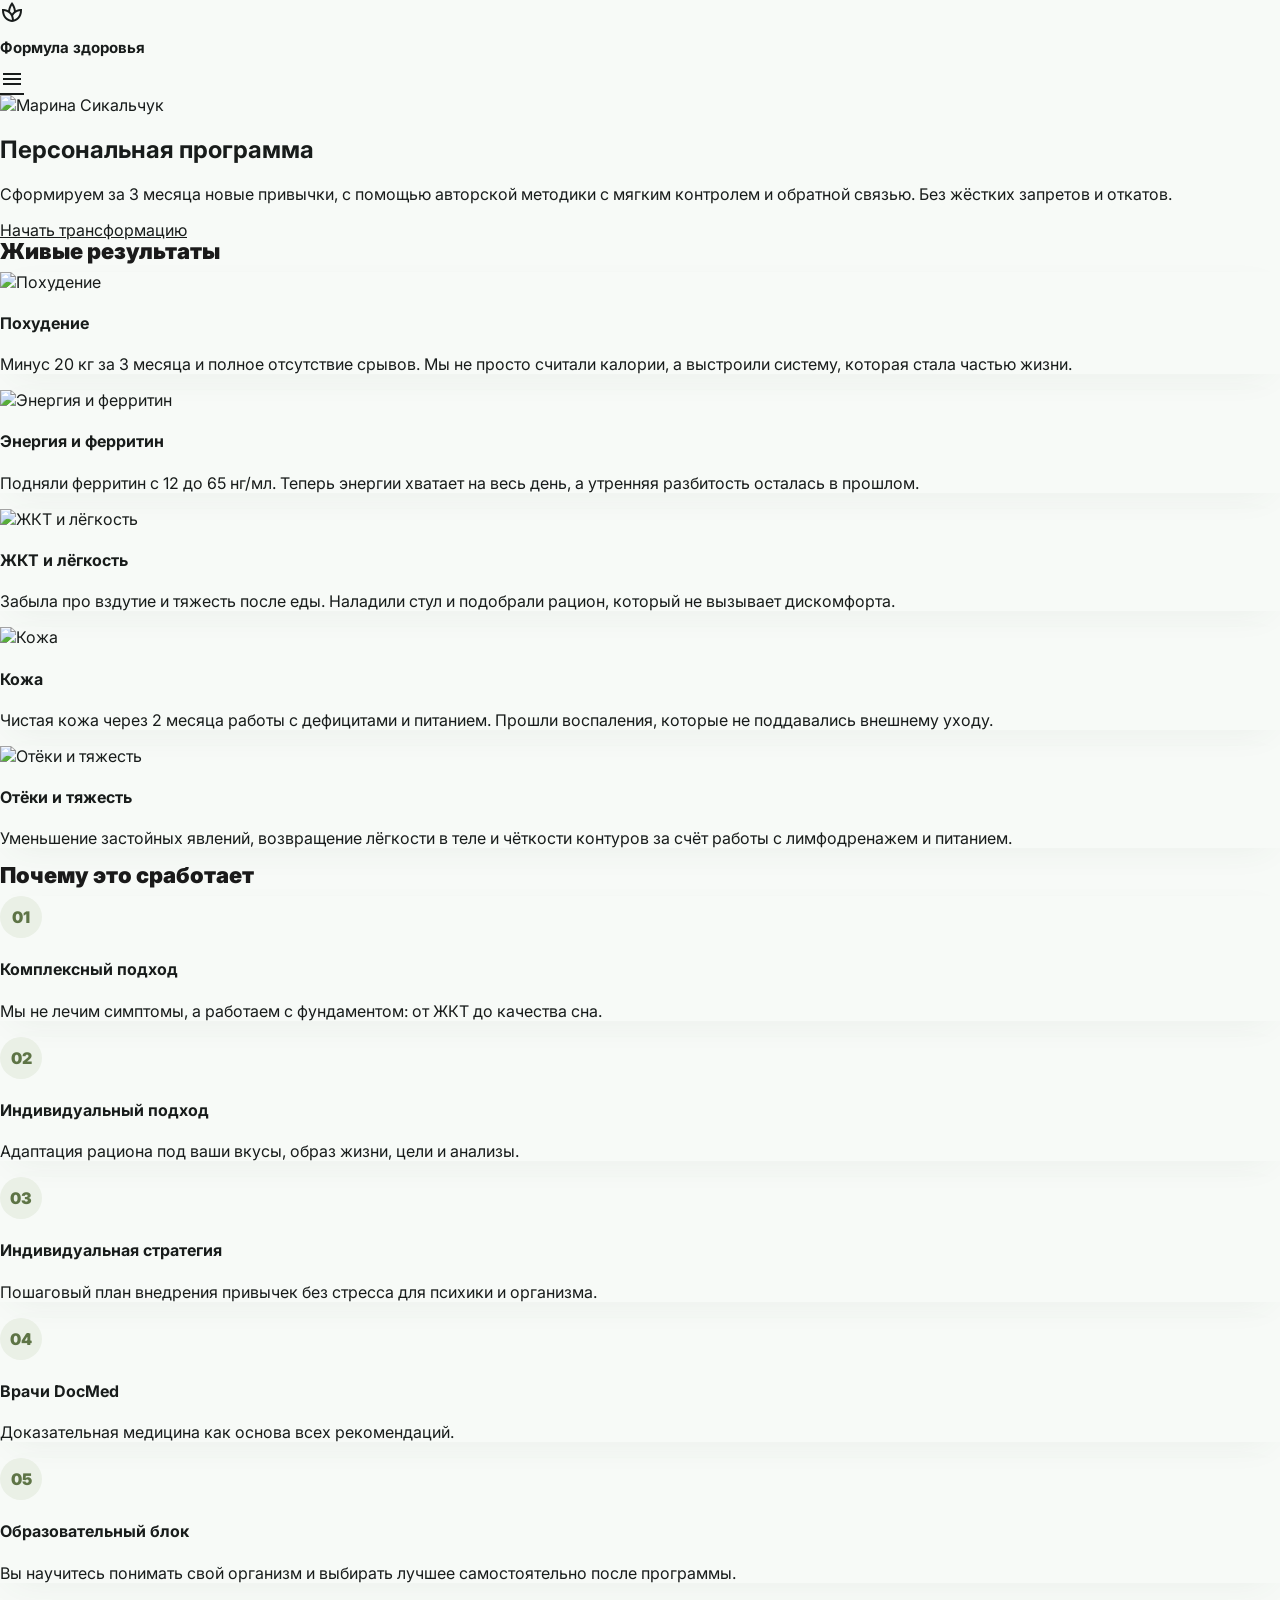
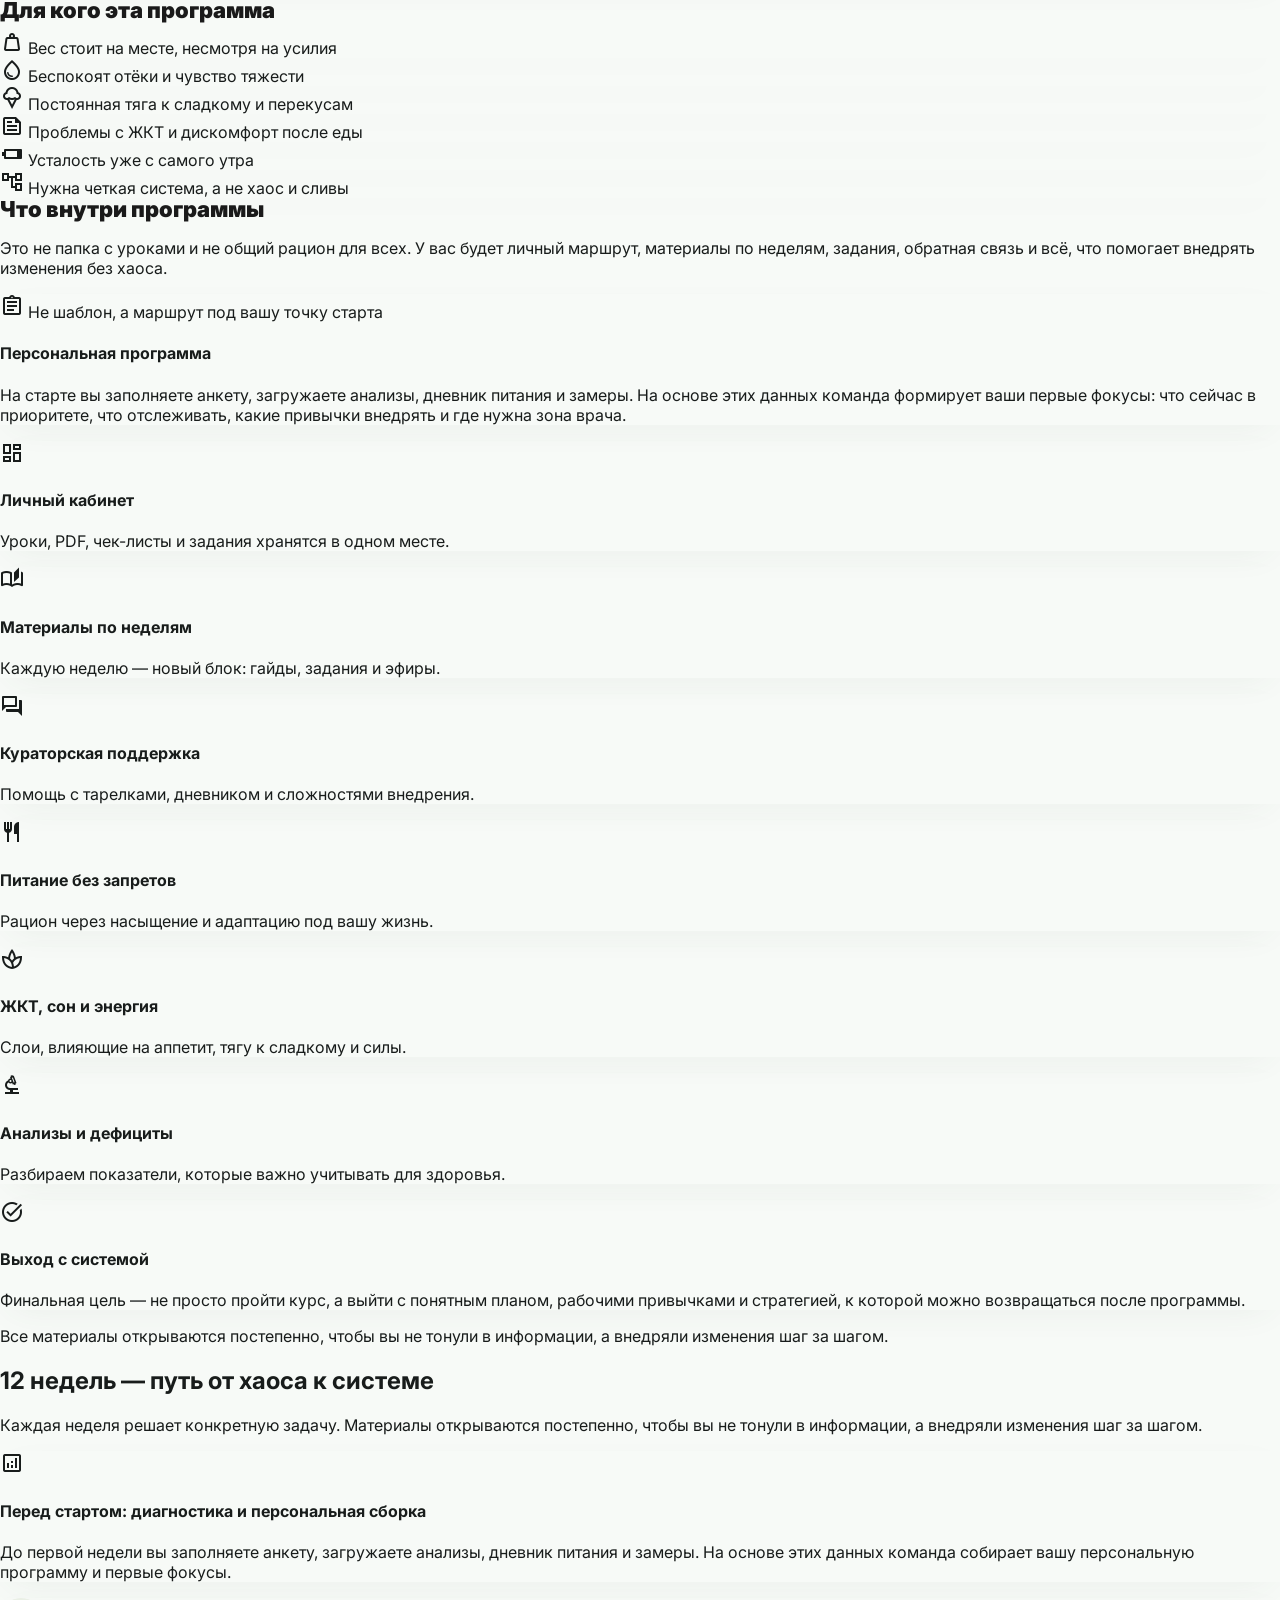
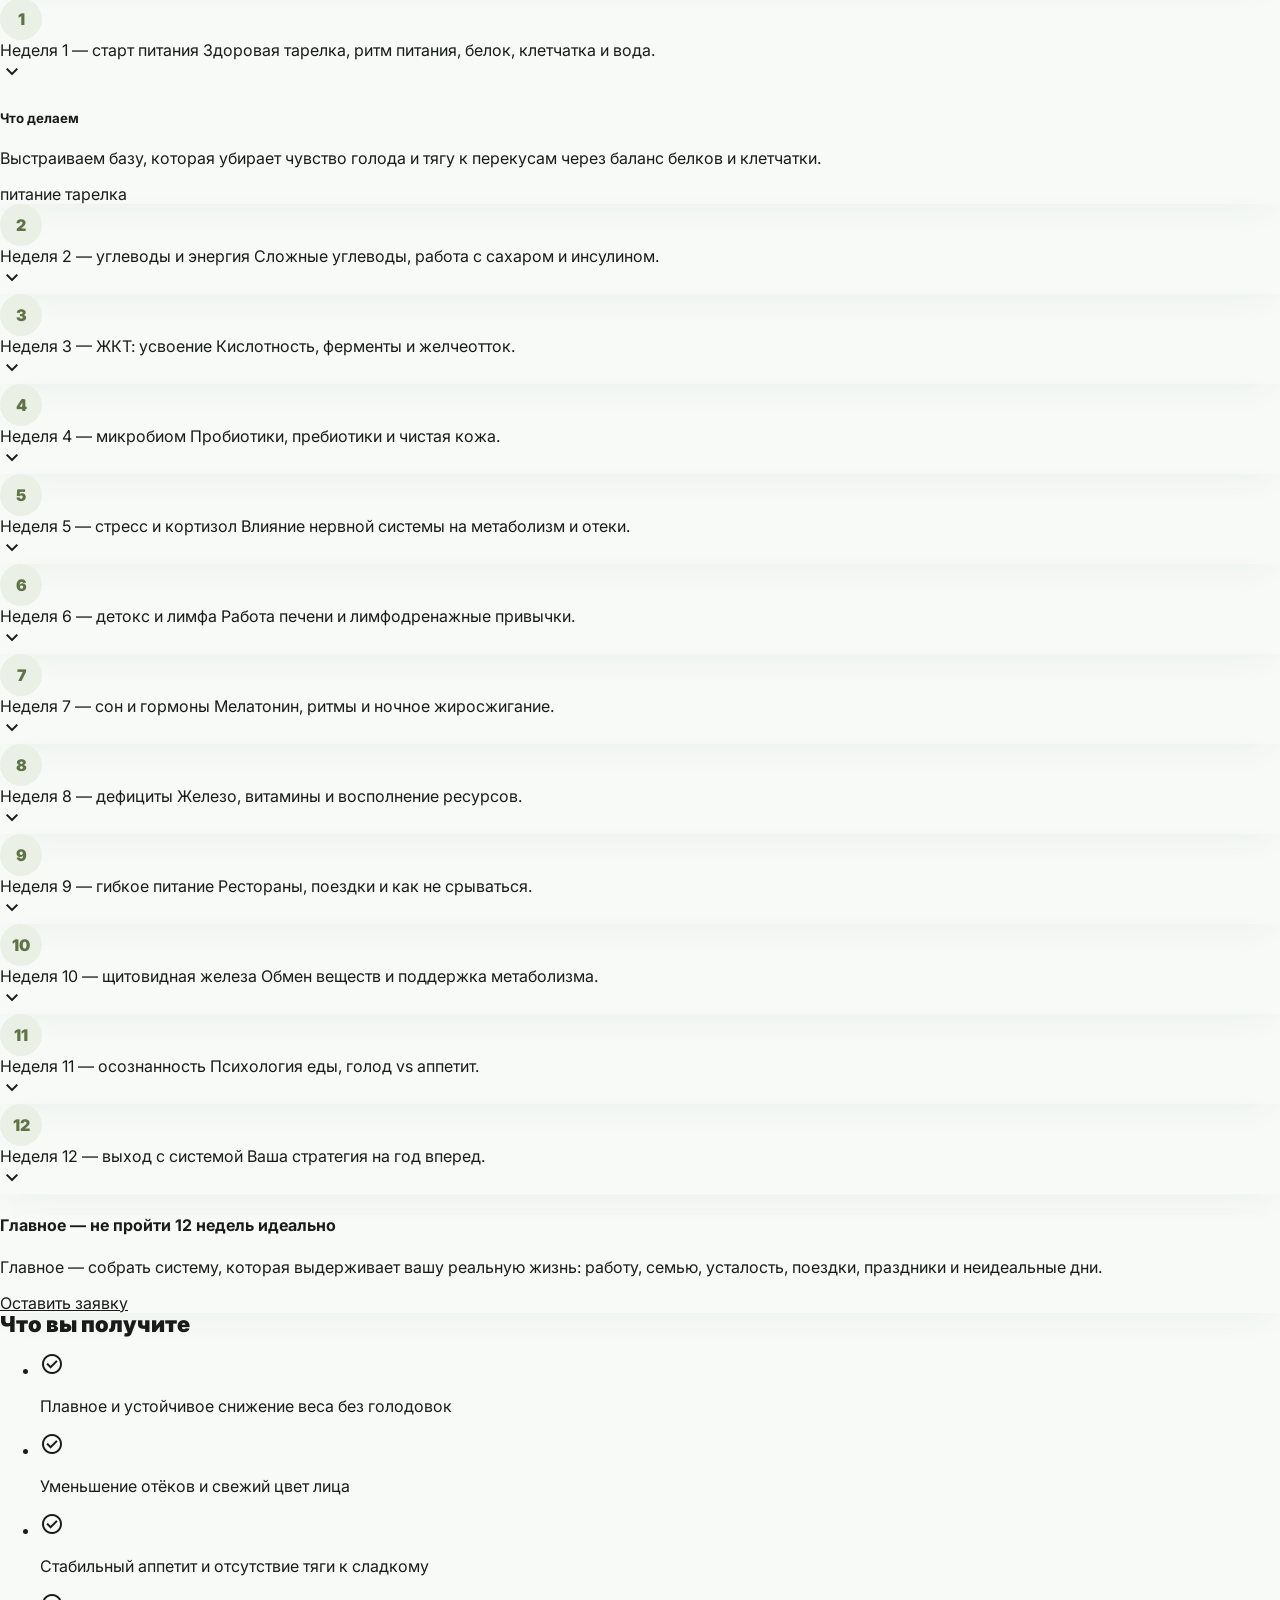
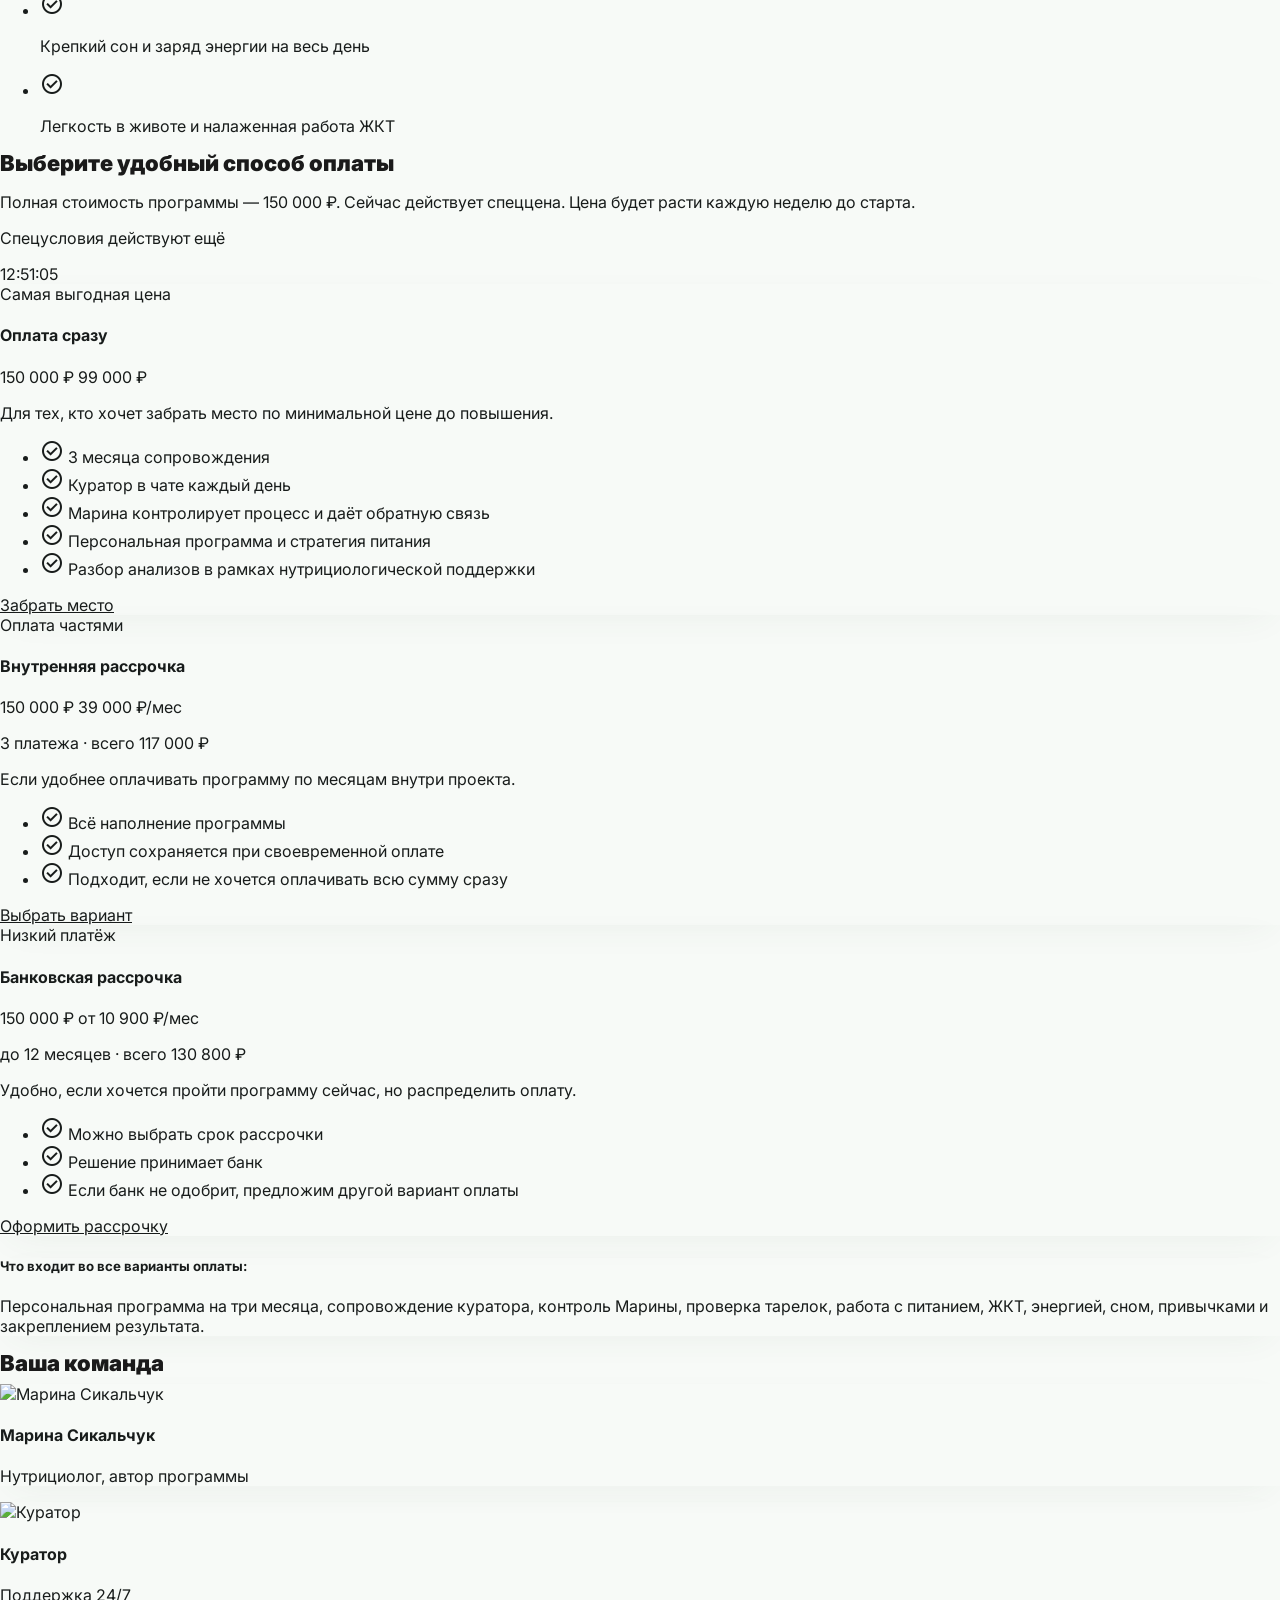
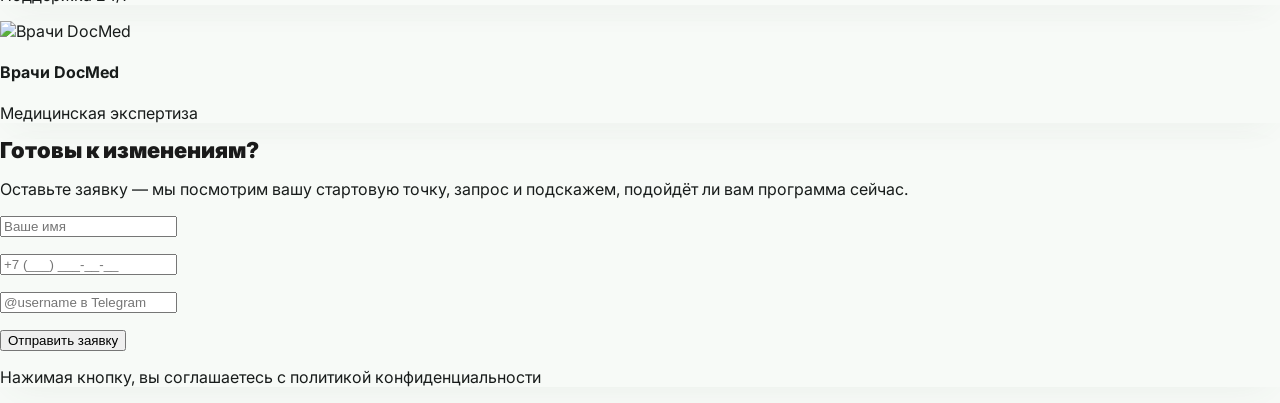
==== commit ad94cf45: "Replace lead form technical fallback copy" ====
--- a/index.html
+++ b/index.html
@@ -786,13 +786,45 @@
           <p class="opacity-90 mb-8 leading-relaxed">
             Оставьте заявку — мы посмотрим вашу стартовую точку, запрос и подскажем, подойдёт ли вам программа сейчас.
           </p>
-          <form class="space-y-4">
-            <input class="w-full h-14 rounded-2xl border-none bg-white/10 placeholder:text-white/60 focus:ring-2 focus:ring-white/30 text-white px-6" placeholder="Ваше имя" type="text" />
-            <input class="w-full h-14 rounded-2xl border-none bg-white/10 placeholder:text-white/60 focus:ring-2 focus:ring-white/30 text-white px-6" placeholder="+7 (___) ___-__-__" type="tel" />
-            <input class="w-full h-14 rounded-2xl border-none bg-white/10 placeholder:text-white/60 focus:ring-2 focus:ring-white/30 text-white px-6" placeholder="@username в Telegram" type="text" />
-            <button class="w-full bg-white text-primary h-[60px] rounded-2xl font-[880] text-lg active-scale" type="button">
+          <form class="space-y-4 text-left" id="lead-form" novalidate>
+            <div>
+              <input
+                autocomplete="name"
+                class="w-full h-14 rounded-2xl border-none bg-white/10 placeholder:text-white/60 focus:ring-2 focus:ring-white/30 text-white px-6"
+                id="lead-name"
+                name="name"
+                placeholder="Ваше имя"
+                type="text"
+              />
+              <p class="mt-2 hidden text-sm text-white/80" data-error-for="lead-name"></p>
+            </div>
+            <div>
+              <input
+                autocomplete="tel"
+                class="w-full h-14 rounded-2xl border-none bg-white/10 placeholder:text-white/60 focus:ring-2 focus:ring-white/30 text-white px-6"
+                id="lead-phone"
+                inputmode="tel"
+                name="phone"
+                placeholder="+7 (___) ___-__-__"
+                type="tel"
+              />
+              <p class="mt-2 hidden text-sm text-white/80" data-error-for="lead-phone"></p>
+            </div>
+            <div>
+              <input
+                autocomplete="off"
+                class="w-full h-14 rounded-2xl border-none bg-white/10 placeholder:text-white/60 focus:ring-2 focus:ring-white/30 text-white px-6"
+                id="lead-telegram"
+                name="telegram"
+                placeholder="@username в Telegram"
+                type="text"
+              />
+              <p class="mt-2 hidden text-sm text-white/80" data-error-for="lead-telegram"></p>
+            </div>
+            <button class="w-full bg-white text-primary h-[60px] rounded-2xl font-[880] text-lg active-scale text-center" type="submit">
               Отправить заявку
             </button>
+            <div class="hidden rounded-2xl bg-white/10 px-4 py-3 text-center text-sm leading-relaxed text-white" id="lead-form-message"></div>
           </form>
           <p class="mt-6 text-[10px] opacity-60">Нажимая кнопку, вы соглашаетесь с политикой конфиденциальности</p>
         </div>
@@ -825,6 +857,157 @@
           startTimer(60 * 60 * 12 + 51 * 60 + 6, display);
         }
       });
+
+      var leadFormEndpoint = "";
+      var leadTelegramFallbackUrl = "https://t.me/formylaHealth_bot";
+
+      function showLeadError(input, message) {
+        var error = document.querySelector('[data-error-for="' + input.id + '"]');
+        input.classList.add("ring-2", "ring-white/60");
+        if (error) {
+          error.textContent = message;
+          error.classList.remove("hidden");
+        }
+      }
+
+      function clearLeadError(input) {
+        var error = document.querySelector('[data-error-for="' + input.id + '"]');
+        input.classList.remove("ring-2", "ring-white/60");
+        if (error) {
+          error.textContent = "";
+          error.classList.add("hidden");
+        }
+      }
+
+      function normalizePhone(value) {
+        var digits = value.replace(/\D/g, "");
+        if (!digits) {
+          return "";
+        }
+        if (digits.length === 10) {
+          return "+7" + digits;
+        }
+        if (digits.length === 11 && digits[0] === "8") {
+          return "+7" + digits.slice(1);
+        }
+        if (digits.length === 11 && digits[0] === "7") {
+          return "+" + digits;
+        }
+        return null;
+      }
+
+      function normalizeTelegram(value) {
+        var username = value.trim();
+        if (!username) {
+          return "";
+        }
+        username = username.replace(/^https?:\/\/t\.me\//i, "").replace(/^t\.me\//i, "");
+        username = username.replace(/^@/, "");
+        if (!/^[a-zA-Z0-9_]{5,32}$/.test(username)) {
+          return null;
+        }
+        return "@" + username;
+      }
+
+      function setLeadMessage(message, isError, allowHtml) {
+        var messageNode = document.querySelector("#lead-form-message");
+        if (!messageNode) {
+          return;
+        }
+        if (allowHtml) {
+          messageNode.innerHTML = message;
+        } else {
+          messageNode.textContent = message;
+        }
+        messageNode.classList.remove("hidden", "bg-white/10", "bg-white/20");
+        messageNode.classList.add(isError ? "bg-white/20" : "bg-white/10");
+      }
+
+      var leadForm = document.querySelector("#lead-form");
+      if (leadForm) {
+        leadForm.addEventListener("submit", async function (event) {
+          event.preventDefault();
+
+          var nameInput = document.querySelector("#lead-name");
+          var phoneInput = document.querySelector("#lead-phone");
+          var telegramInput = document.querySelector("#lead-telegram");
+          var submitButton = leadForm.querySelector('button[type="submit"]');
+          var fields = [nameInput, phoneInput, telegramInput];
+          fields.forEach(clearLeadError);
+          setLeadMessage("", false);
+          document.querySelector("#lead-form-message").classList.add("hidden");
+
+          var name = nameInput.value.trim();
+          var phone = normalizePhone(phoneInput.value);
+          var telegram = normalizeTelegram(telegramInput.value);
+          var hasError = false;
+
+          if (name.length < 2) {
+            showLeadError(nameInput, "Напишите имя: минимум 2 буквы.");
+            hasError = true;
+          }
+
+          if (phone === null) {
+            showLeadError(phoneInput, "Телефон можно ввести так: 9619969900, 89619969900 или +7 961 996-99-00.");
+            hasError = true;
+          }
+
+          if (telegram === null) {
+            showLeadError(telegramInput, "Telegram укажите как username: marina_health или @marina_health. Можно оставить пустым, если есть телефон.");
+            hasError = true;
+          }
+
+          if (phone === "" && telegram === "") {
+            showLeadError(phoneInput, "Оставьте телефон или Telegram, чтобы мы могли связаться.");
+            showLeadError(telegramInput, "Оставьте Telegram или телефон, чтобы мы могли связаться.");
+            hasError = true;
+          }
+
+          if (hasError) {
+            setLeadMessage("Проверьте подсказки под полями и попробуйте отправить еще раз.", true);
+            return;
+          }
+
+          var lead = {
+            name: name,
+            phone: phone,
+            telegram: telegram,
+            page: window.location.href,
+            createdAt: new Date().toISOString(),
+          };
+
+          if (!leadFormEndpoint) {
+            setLeadMessage(
+              'Не получилось отправить заявку автоматически. Напишите нам в Telegram: <a class="font-bold underline underline-offset-4" href="' + leadTelegramFallbackUrl + '" target="_blank" rel="noopener">@formylaHealth_bot</a>.',
+              true,
+              true
+            );
+            return;
+          }
+
+          submitButton.disabled = true;
+          submitButton.textContent = "Отправляем...";
+          try {
+            var response = await fetch(leadFormEndpoint, {
+              method: "POST",
+              headers: { "Content-Type": "application/json" },
+              body: JSON.stringify(lead),
+            });
+
+            if (!response.ok) {
+              throw new Error("Request failed");
+            }
+
+            leadForm.reset();
+            setLeadMessage("Заявка отправлена. Мы скоро свяжемся с вами.", false);
+          } catch (error) {
+            setLeadMessage("Не получилось отправить заявку. Проверьте связь и попробуйте ещё раз.", true);
+          } finally {
+            submitButton.disabled = false;
+            submitButton.textContent = "Отправить заявку";
+          }
+        });
+      }
     </script>
   </body>
 </html>
